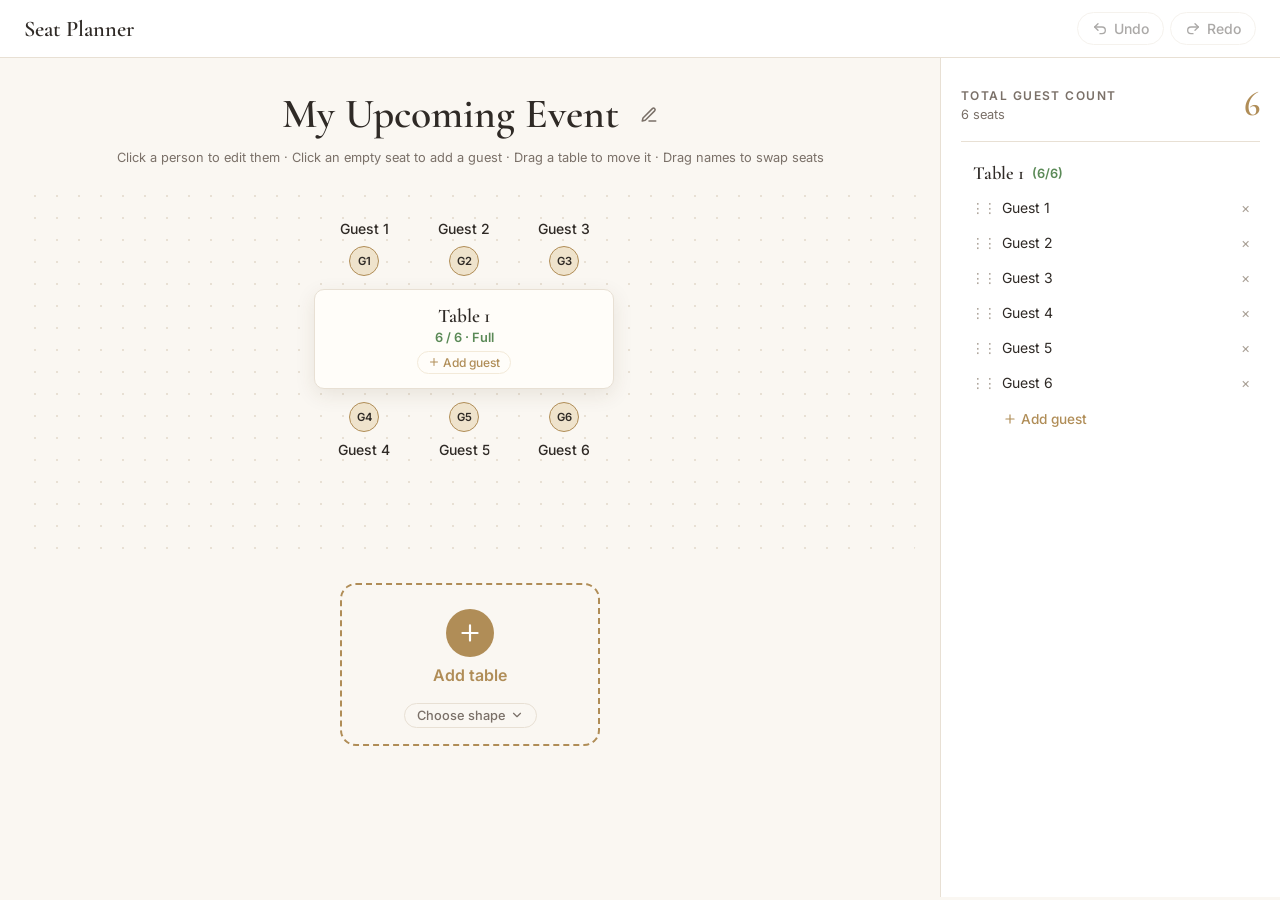
==== app.html @ d76e3ac4 "Add seat planner app" ====
<!DOCTYPE html>
<html lang="en">
<head>
  <meta charset="UTF-8">
  <meta name="viewport" content="width=device-width, initial-scale=1.0">
  <title>Seat Planner</title>
  <meta name="description" content="Plan your wedding seating: arrange guests around tables with ease.">
  <link rel="preconnect" href="https://fonts.googleapis.com">
  <link rel="preconnect" href="https://fonts.gstatic.com" crossorigin>
  <link href="https://fonts.googleapis.com/css2?family=Cormorant+Garamond:ital,wght@0,500;0,600;1,500&family=Inter:wght@400;500;600&display=swap" rel="stylesheet">
  <style>
    :root {
      --bg: #faf7f2;
      --ink: #2f2a26;
      --muted: #7a7068;
      --faint: #aaa197;
      --accent: #b08d57;
      --accent-soft: #f3ead9;
      --card: #ffffff;
      --line: #e8e0d4;
      --table: #fffdf9;
      --seat: #efe3cc;
      --danger: #b5523b;
      --ok: #5b8a57;
      --shadow: 0 6px 20px rgba(80, 60, 30, 0.10);
      --shadow-lg: 0 14px 36px rgba(80, 60, 30, 0.18);
    }

    @media (prefers-color-scheme: dark) {
      :root {
        --bg: #1c1a18;
        --ink: #f3ede4;
        --muted: #b3a99c;
        --faint: #7d746a;
        --accent: #d4b07a;
        --accent-soft: #3a3227;
        --card: #252220;
        --line: #3a3531;
        --table: #2e2a27;
        --seat: #4a3f30;
        --danger: #e08a74;
        --ok: #8fc08a;
        --shadow: 0 6px 20px rgba(0, 0, 0, 0.35);
        --shadow-lg: 0 14px 36px rgba(0, 0, 0, 0.5);
      }
    }

    * { box-sizing: border-box; margin: 0; padding: 0; }

    body {
      min-height: 100vh;
      background: var(--bg);
      color: var(--ink);
      font-family: "Inter", system-ui, sans-serif;
      font-size: 14px;
    }

    button {
      font: inherit;
      color: inherit;
      background: none;
      border: none;
      cursor: pointer;
    }

    /* ---------- Top bar ---------- */
    .topbar {
      display: flex;
      align-items: center;
      justify-content: space-between;
      gap: 12px;
      padding: 12px 24px;
      border-bottom: 1px solid var(--line);
      background: var(--card);
    }

    .brand {
      font-family: "Cormorant Garamond", Georgia, serif;
      font-weight: 600;
      font-size: 1.4rem;
      color: var(--ink);
      text-decoration: none;
    }

    .history { display: flex; gap: 6px; }

    .btn {
      display: inline-flex;
      align-items: center;
      gap: 6px;
      padding: 7px 14px;
      border: 1px solid var(--line);
      border-radius: 999px;
      background: var(--card);
      font-weight: 500;
      transition: border-color 0.15s, background 0.15s;
    }
    .btn:hover:not(:disabled) { border-color: var(--accent); background: var(--accent-soft); }
    .btn:disabled { opacity: 0.4; cursor: default; }
    .btn svg { width: 16px; height: 16px; }
    .btn.primary { background: var(--accent); border-color: var(--accent); color: var(--card); }
    .btn.primary:hover:not(:disabled) { background: var(--accent); opacity: 0.88; }
    .btn.danger-text { color: var(--danger); }
    .btn.danger-text:hover:not(:disabled) { border-color: var(--danger); background: transparent; }

    /* ---------- Layout ---------- */
    .layout {
      display: grid;
      grid-template-columns: minmax(0, 1fr) 340px;
      min-height: calc(100vh - 61px);
    }

    .stage { padding: 32px 24px 48px; min-width: 0; }

    .event {
      display: flex;
      align-items: center;
      justify-content: center;
      gap: 8px;
      margin-bottom: 10px;
    }

    .event-name {
      font-family: "Cormorant Garamond", Georgia, serif;
      font-weight: 600;
      font-size: clamp(1.8rem, 5vw, 2.6rem);
      line-height: 1.2;
      padding: 0 6px;
      border-radius: 6px;
      outline: none;
      cursor: text;
    }
    .event-name[contenteditable="true"] { background: var(--accent-soft); }

    .icon-btn {
      display: inline-flex;
      align-items: center;
      justify-content: center;
      width: 32px;
      height: 32px;
      border-radius: 50%;
      color: var(--muted);
    }
    .icon-btn:hover { color: var(--accent); background: var(--accent-soft); }
    .icon-btn svg { width: 18px; height: 18px; }

    .hint {
      text-align: center;
      color: var(--muted);
      font-size: 0.8rem;
      margin-bottom: 20px;
    }

    /* ---------- Floor plan (the "room") ---------- */
    .floor { overflow: auto; border-radius: 12px; }
    .room {
      position: relative;
      min-height: 240px;
      background-image: radial-gradient(var(--line) 1px, transparent 1px);
      background-size: 22px 22px;
    }

    .table-wrap { position: absolute; }
    .table-wrap:hover { z-index: 5; }
    .table-wrap.moving { z-index: 20; }

    .surface {
      position: absolute;
      display: flex;
      flex-direction: column;
      align-items: center;
      justify-content: center;
      gap: 2px;
      background: var(--table);
      border: 1px solid var(--line);
      box-shadow: var(--shadow);
      cursor: grab;
      user-select: none;
      touch-action: none; /* lets a finger drag the table instead of scrolling */
      transition: border-color 0.15s, box-shadow 0.15s;
    }
    .surface.shape-rect, .surface.shape-square { border-radius: 10px; }
    .surface.shape-round, .surface.shape-oval { border-radius: 50%; }
    .table-wrap:hover .surface { border-color: var(--accent); }
    .table-wrap.selected .surface {
      border: 2px solid var(--accent);
      box-shadow: 0 0 0 6px var(--accent-soft), var(--shadow);
    }
    .table-wrap.selected .surface > .tname { color: var(--accent); }
    .table-wrap.moving .surface { cursor: grabbing; box-shadow: var(--shadow-lg); }

    .tname {
      font-family: "Cormorant Garamond", Georgia, serif;
      font-size: 1.2rem;
      font-weight: 600;
      padding: 0 4px;
      border-radius: 4px;
      outline: none;
      cursor: text;
      max-width: 90%;
      text-align: center;
    }
    .tname[contenteditable="true"] { background: var(--accent-soft); user-select: text; }
    .tcount { color: var(--muted); font-size: 0.8rem; }
    .tcount.full { color: var(--ok); font-weight: 600; }

    /* "+ Add guest" on the table top */
    .add-pill {
      display: inline-flex;
      align-items: center;
      gap: 3px;
      margin-top: 4px;
      padding: 3px 10px;
      border: 1px solid var(--accent-soft);
      border-radius: 999px;
      color: var(--accent);
      font-size: 0.75rem;
      font-weight: 500;
    }
    .add-pill:hover { background: var(--accent-soft); border-color: var(--accent); }
    .add-pill svg { width: 12px; height: 12px; }

    .seat {
      position: absolute;
      width: 30px;
      height: 30px;
      margin: -15px 0 0 -15px;
      border-radius: 50%;
      background: var(--seat);
      border: 1px solid var(--accent);
      display: flex;
      align-items: center;
      justify-content: center;
      font-size: 0.7rem;
      font-weight: 600;
      color: var(--ink);
      cursor: pointer;
    }
    .seat.selected { background: var(--accent); color: var(--card); }

    /* Empty seats: click to add a guest there */
    .seat.open {
      background: transparent;
      border: 1.5px dashed var(--accent);
      color: var(--accent);
      opacity: 0.6;
      transition: opacity 0.15s, background 0.15s;
    }
    .seat.open svg { width: 14px; height: 14px; opacity: 0; transition: opacity 0.15s; }
    .seat.open:hover { opacity: 1; background: var(--accent-soft); }
    .seat.open:hover svg { opacity: 1; }

    .label {
      position: absolute;
      display: flex;
      align-items: center;
      max-width: 120px;
      padding: 2px 8px;
      border-radius: 999px;
      white-space: nowrap;
      cursor: pointer;
      transition: background 0.15s;
    }
    .label:hover { background: var(--card); box-shadow: var(--shadow); }
    .label.selected { background: var(--accent-soft); box-shadow: 0 0 0 1.5px var(--accent); }

    .gtext {
      overflow: hidden;
      text-overflow: ellipsis;
      font-weight: 500;
    }

    .x {
      flex: none;
      width: 18px;
      height: 18px;
      border-radius: 50%;
      color: var(--muted);
      font-size: 14px;
      line-height: 18px;
      visibility: hidden;
    }
    .x:hover { color: var(--card); background: var(--danger); }
    /* On the table, the × floats just outside the name so the name stays centred. */
    .label .x {
      position: absolute;
      left: 100%;
      top: 50%;
      transform: translateY(-50%);
      margin-left: -2px;
      background: var(--card);
      box-shadow: var(--shadow);
    }
    .label:hover .x { visibility: visible; }

    /* Drag and drop feedback */
    .drop-over.seat, .drop-over.label { outline: 2px dashed var(--accent); outline-offset: 2px; }
    .drop-over.seat.open { opacity: 1; background: var(--accent-soft); }
    .drop-over.surface { border: 2px dashed var(--accent); background: var(--accent-soft); }
    .drop-over.group { background: var(--accent-soft); }
    .drop-over.row { outline: 2px dashed var(--accent); }

    /* Table menu (appears on hover, or tap on touch screens) */
    .table-menu {
      position: absolute;
      left: 50%;
      bottom: 4px;
      transform: translateX(-50%);
      align-items: center;
      gap: 2px;
      padding: 4px;
      background: var(--card);
      border: 1px solid var(--line);
      border-radius: 999px;
      box-shadow: var(--shadow);
      white-space: nowrap;
      display: none; /* hidden menus mustn't widen the room */
    }
    @media (hover: hover) {
      .table-wrap:hover:not(.moving) .table-menu { display: flex; }
    }
    /* Touch screens have no hover, so the selected table shows its options instead. */
    @media (hover: none) {
      .table-wrap.selected .table-menu { display: flex; }
      .table-wrap.selected .label .x { visibility: visible; }
    }

    .menu-btn {
      display: inline-flex;
      align-items: center;
      gap: 5px;
      height: 30px;
      padding: 0 10px;
      border-radius: 999px;
      font-size: 0.8rem;
      font-weight: 500;
    }
    .menu-btn.icon { width: 30px; padding: 0; justify-content: center; }
    .menu-btn svg { width: 18px; height: 18px; }
    .menu-btn:hover:not(:disabled) { background: var(--accent-soft); color: var(--accent); }
    .menu-btn[aria-pressed="true"] { background: var(--accent-soft); color: var(--accent); }
    .menu-btn:disabled { opacity: 0.35; cursor: default; }
    .menu-btn.danger:hover:not(:disabled) { color: var(--danger); }
    .menu-sep { width: 1px; height: 20px; background: var(--line); margin: 0 4px; }
    .seat-count { font-size: 0.8rem; font-weight: 500; min-width: 54px; text-align: center; }

    /* ---------- Add table (bottom centre) ---------- */
    .add-table {
      width: 260px;
      margin: 28px auto 0;
      padding: 16px;
      display: flex;
      flex-direction: column;
      align-items: center;
      gap: 10px;
      border: 2px dashed var(--accent);
      border-radius: 16px;
      color: var(--accent);
    }
    .add-table-main {
      display: flex;
      flex-direction: column;
      align-items: center;
      gap: 8px;
      padding: 8px 32px;
      border-radius: 12px;
      transition: background 0.15s;
    }
    .add-table-main:hover { background: var(--accent-soft); }
    .add-table-main .plus {
      width: 48px;
      height: 48px;
      border-radius: 50%;
      background: var(--accent);
      color: var(--card);
      display: flex;
      align-items: center;
      justify-content: center;
    }
    .add-table-main .plus svg { width: 26px; height: 26px; }
    .add-table-main strong { font-size: 1rem; font-weight: 600; }

    .choose-shape {
      display: inline-flex;
      align-items: center;
      gap: 4px;
      padding: 4px 12px;
      border: 1px solid var(--line);
      border-radius: 999px;
      color: var(--muted);
      font-size: 0.8rem;
      font-weight: 500;
    }
    .choose-shape:hover, .choose-shape[aria-expanded="true"] { border-color: var(--accent); color: var(--accent); }
    .choose-shape svg { width: 14px; height: 14px; transition: transform 0.15s; }
    .choose-shape[aria-expanded="true"] svg { transform: rotate(180deg); }

    .shape-picker { display: flex; gap: 6px; }
    .shape-picker[hidden] { display: none; }
    .shape-opt {
      width: 48px;
      height: 44px;
      display: flex;
      align-items: center;
      justify-content: center;
      border: 1px solid var(--line);
      border-radius: 10px;
      color: var(--ink);
    }
    .shape-opt svg { width: 28px; height: 28px; }
    .shape-opt:hover { background: var(--accent-soft); border-color: var(--accent); color: var(--accent); }

    /* ---------- Guest card (opens when you click a person) ---------- */
    .card {
      position: absolute;
      z-index: 50;
      width: 260px;
      padding: 14px;
      background: var(--card);
      border: 1px solid var(--line);
      border-radius: 12px;
      box-shadow: var(--shadow-lg);
    }
    .card[hidden] { display: none; }
    .card-head {
      display: flex;
      align-items: center;
      justify-content: space-between;
      margin-bottom: 8px;
    }
    .card-title, .total-label {
      font-size: 0.75rem;
      font-weight: 600;
      letter-spacing: 0.12em;
      text-transform: uppercase;
      color: var(--muted);
    }
    .field { display: block; margin-bottom: 10px; }
    .field > span { display: block; margin-bottom: 4px; font-size: 0.75rem; color: var(--muted); }
    .field input, .field select {
      width: 100%;
      padding: 8px 10px;
      border: 1px solid var(--line);
      border-radius: 8px;
      background: var(--bg);
      color: var(--ink);
      font: inherit;
    }
    .field input:focus, .field select:focus { outline: none; border-color: var(--accent); }
    .card-foot {
      display: flex;
      justify-content: space-between;
      gap: 8px;
      margin-top: 4px;
      padding-top: 12px;
      border-top: 1px solid var(--line);
    }

    /* ---------- Guest list panel ---------- */
    .panel {
      border-left: 1px solid var(--line);
      background: var(--card);
      padding: 24px 20px;
    }

    .total {
      display: flex;
      align-items: center;
      justify-content: space-between;
      padding-bottom: 16px;
      margin-bottom: 8px;
      border-bottom: 1px solid var(--line);
    }
    .total-sub { display: block; margin-top: 4px; font-size: 0.8rem; color: var(--muted); }
    .total-num {
      font-family: "Cormorant Garamond", Georgia, serif;
      font-size: 2.2rem;
      font-weight: 600;
      color: var(--accent);
    }

    .group { padding: 12px 6px 12px 10px; border-radius: 8px; transition: background 0.15s; }
    .group.selected { background: var(--accent-soft); box-shadow: inset 3px 0 0 var(--accent); }
    .group.selected .group-head .tname { color: var(--accent); }

    .add-guest-row {
      display: inline-flex;
      align-items: center;
      gap: 4px;
      margin: 6px 0 0 22px;
      padding: 5px 10px;
      border-radius: 999px;
      color: var(--accent);
      font-weight: 500;
      font-size: 0.85rem;
    }
    .add-guest-row:hover { background: var(--card); }
    .add-guest-row svg { width: 14px; height: 14px; }

    .group-head {
      display: flex;
      align-items: center;
      gap: 6px;
      margin-bottom: 6px;
    }
    .group-head .tname { font-size: 1.15rem; padding: 0 2px; text-align: left; }

    .rows { list-style: none; }

    .row {
      display: flex;
      align-items: center;
      gap: 4px;
      padding: 2px 0;
      border-radius: 6px;
      cursor: pointer;
    }
    .row.selected { background: var(--card); box-shadow: 0 0 0 1.5px var(--accent); }

    .handle {
      flex: none;
      width: 18px;
      color: var(--faint);
      cursor: grab;
      text-align: center;
      user-select: none;
      letter-spacing: -2px;
    }

    .gname {
      flex: 1;
      min-width: 0;
      padding: 6px 8px;
      border: 1px solid transparent;
      border-radius: 6px;
      text-align: left;
      overflow: hidden;
      text-overflow: ellipsis;
      white-space: nowrap;
    }
    .gname:hover { border-color: var(--line); }

    .row .x { visibility: visible; color: var(--faint); }
    .row .x:hover { color: var(--card); }

    .empty {
      padding: 8px;
      color: var(--faint);
      font-style: italic;
      font-size: 0.85rem;
      border: 1px dashed var(--line);
      border-radius: 6px;
      text-align: center;
    }

    /* ---------- Small screens: list goes below the tables ---------- */
    @media (max-width: 860px) {
      .layout { grid-template-columns: 1fr; }
      .panel { border-left: none; border-top: 1px solid var(--line); }
      .topbar { padding: 12px 16px; }
      .stage { padding: 24px 16px 32px; }
      .history .label-text { display: none; }
    }
  </style>
</head>
<body>
  <header class="topbar">
    <a class="brand" href="index.html">Seat Planner</a>
    <div class="history">
      <button class="btn" id="undo" title="Undo (Ctrl+Z)">
        <svg viewBox="0 0 24 24" fill="none" stroke="currentColor" stroke-width="2" stroke-linecap="round" stroke-linejoin="round"><path d="M9 14 4 9l5-5"/><path d="M4 9h11a5 5 0 0 1 0 10h-3"/></svg>
        <span class="label-text">Undo</span>
      </button>
      <button class="btn" id="redo" title="Redo (Ctrl+Y)">
        <svg viewBox="0 0 24 24" fill="none" stroke="currentColor" stroke-width="2" stroke-linecap="round" stroke-linejoin="round"><path d="m15 14 5-5-5-5"/><path d="M20 9H9a5 5 0 0 0 0 10h3"/></svg>
        <span class="label-text">Redo</span>
      </button>
    </div>
  </header>

  <div class="layout">
    <main class="stage">
      <div class="event">
        <h1 id="eventName" class="event-name" spellcheck="false"></h1>
        <button class="icon-btn" id="editEvent" title="Rename event" aria-label="Rename event">
          <svg viewBox="0 0 24 24" fill="none" stroke="currentColor" stroke-width="2" stroke-linecap="round" stroke-linejoin="round"><path d="M12 20h9"/><path d="M16.5 3.5a2.1 2.1 0 0 1 3 3L7 19l-4 1 1-4Z"/></svg>
        </button>
      </div>
      <p class="hint">Click a person to edit them &middot; Click an empty seat to add a guest &middot; Drag a table to move it &middot; Drag names to swap seats</p>

      <div id="floor" class="floor"><div id="room" class="room"></div></div>

      <div class="add-table">
        <button class="add-table-main" id="addTable">
          <span class="plus"><svg viewBox="0 0 24 24" fill="none" stroke="currentColor" stroke-width="2" stroke-linecap="round"><path d="M12 5v14M5 12h14"/></svg></span>
          <strong>Add table</strong>
        </button>
        <button class="choose-shape" id="chooseShape" aria-expanded="false">
          Choose shape
          <svg viewBox="0 0 24 24" fill="none" stroke="currentColor" stroke-width="2" stroke-linecap="round" stroke-linejoin="round"><path d="m6 9 6 6 6-6"/></svg>
        </button>
        <div class="shape-picker" id="shapePicker" hidden></div>
      </div>
    </main>

    <aside class="panel">
      <div class="total">
        <div>
          <span class="total-label">Total Guest Count</span>
          <span id="seatsTotal" class="total-sub"></span>
        </div>
        <span id="total" class="total-num"></span>
      </div>
      <div id="list"></div>
    </aside>
  </div>

  <div id="card" class="card" role="dialog" aria-label="Guest details" hidden></div>

  <script>
    // ================= State =================
    // Everything on screen is drawn from this one object. Every change goes
    // through commit(), which records a snapshot first so it can be undone.
    //
    // Each table has a list of seats. A seat holds a guest, or null when empty,
    // so the number of seats is the table's capacity. x/y is where the centre
    // of the table top sits in the room.

    const STORAGE_KEY = "seat-planner-v1";
    const SHAPES = ["rect", "square", "round", "oval"];

    const uid = () => Math.random().toString(36).slice(2, 10);

    function defaultState() {
      const seats = [];
      for (let i = 1; i <= 6; i++) seats.push({ id: uid(), name: "Guest " + i });
      return {
        eventName: "My Upcoming Event",
        tables: [{ id: uid(), name: "Table 1", shape: "rect", seats }],
        nextGuest: 7,
        nextTable: 2,
      };
    }

    // Plans saved by the earlier version had "guests" instead of "seats".
    function upgrade(saved) {
      for (const t of saved.tables) {
        if (!t.seats) {
          t.seats = (t.guests || []).map(g => ({ id: g.id, name: g.name }));
          if (!t.seats.length) t.seats = Array(6).fill(null);
          delete t.guests;
        }
      }
      return saved;
    }

    function loadState() {
      try {
        const saved = JSON.parse(localStorage.getItem(STORAGE_KEY));
        if (saved && Array.isArray(saved.tables) && saved.tables.length) return upgrade(saved);
      } catch (e) { /* storage unavailable or corrupt: start fresh */ }
      return defaultState();
    }

    function save() {
      try { localStorage.setItem(STORAGE_KEY, JSON.stringify(state)); } catch (e) { /* ignore */ }
    }

    let state = loadState();
    let undoStack = [];
    let redoStack = [];
    let selectedTableId = null; // highlighted table (shows its options on touch screens)

    // soft = only text changed, so update text in place instead of redrawing
    // (redrawing mid-click would swallow the click the user is making).
    function commit(change, soft) {
      undoStack.push(JSON.stringify(state));
      if (undoStack.length > 200) undoStack.shift();
      redoStack = [];
      change(state);
      save();
      if (soft) { syncText(); updateHistoryButtons(); } else render();
    }

    function undo() {
      if (!undoStack.length) return;
      redoStack.push(JSON.stringify(state));
      state = JSON.parse(undoStack.pop());
      save();
      render();
    }

    function redo() {
      if (!redoStack.length) return;
      undoStack.push(JSON.stringify(state));
      state = JSON.parse(redoStack.pop());
      save();
      render();
    }

    const findTable = (s, id) => s.tables.find(t => t.id === id);
    const guestsOf = table => table.seats.filter(Boolean);

    function locateGuest(s, guestId) {
      for (const table of s.tables) {
        const index = table.seats.findIndex(g => g && g.id === guestId);
        if (index !== -1) return { table, index, guest: table.seats[index] };
      }
      return null;
    }

    // Puts a guest in the given empty seat, else the first empty seat.
    // A full table gets an extra chair.
    function seatGuest(table, guest, seatIndex) {
      if (seatIndex != null && !table.seats[seatIndex]) { table.seats[seatIndex] = guest; return; }
      const free = table.seats.indexOf(null);
      if (free === -1) table.seats.push(guest); else table.seats[free] = guest;
    }

    // ================= Actions =================

    // Returns the new guest's id so their card can be opened.
    function addGuest(tableId, seatIndex) {
      let id;
      commit(s => {
        const guest = { id: uid(), name: "Guest " + s.nextGuest++ };
        id = guest.id;
        seatGuest(findTable(s, tableId), guest, seatIndex);
      });
      return id;
    }

    // Their chair stays, empty.
    function removeGuest(guestId) {
      commit(s => {
        const found = locateGuest(s, guestId);
        if (found) found.table.seats[found.index] = null;
      });
    }

    function renameGuest(guestId, name) {
      commit(s => {
        const found = locateGuest(s, guestId);
        if (found) found.guest.name = name;
      }, true);
    }

    // New tables become the selected table.
    function newTable(s, shape, seatCount) {
      const table = { id: uid(), name: "Table " + s.nextTable++, shape, seats: Array(seatCount).fill(null) };
      selectedTableId = table.id;
      return table;
    }

    // No shape given: same shape and size as the last table.
    function addTable(shape) {
      commit(s => {
        const last = s.tables[s.tables.length - 1];
        const table = newTable(s, shape || last.shape, last.seats.length);
        Object.assign(table, findFreeSpot(s, table));
        s.tables.push(table);
      });
      scrollToTable(selectedTableId);
    }

    // Spot to the right of a table, for splitting.
    const beside = (s, table) => ({ x: table.x + geometry(table).width, y: table.y });

    // Two tables, with the guests and the seats shared between them.
    function splitTableAndGuests(tableId) {
      commit(s => {
        const index = s.tables.findIndex(t => t.id === tableId);
        const table = s.tables[index];
        const guests = guestsOf(table);
        const keep = Math.ceil(guests.length / 2);
        const seatsA = Math.ceil(table.seats.length / 2);
        const seatsB = Math.max(1, table.seats.length - seatsA);
        table.seats = padSeats(guests.slice(0, keep), seatsA);
        const created = newTable(s, table.shape, seatsB);
        created.seats = padSeats(guests.slice(keep), seatsB);
        Object.assign(created, findFreeSpot(s, created, beside(s, table)));
        s.tables.splice(index + 1, 0, created);
      });
    }

    const padSeats = (guests, count) => guests.concat(Array(Math.max(0, count - guests.length)).fill(null));

    // A second, empty table of the same size next to this one; guests stay put.
    function splitTable(tableId) {
      commit(s => {
        const index = s.tables.findIndex(t => t.id === tableId);
        const table = s.tables[index];
        const created = newTable(s, table.shape, table.seats.length);
        Object.assign(created, findFreeSpot(s, created, beside(s, table)));
        s.tables.splice(index + 1, 0, created);
      });
    }

    // Adds a chair, or takes away an empty one.
    function changeSeats(tableId, delta) {
      commit(s => {
        const seats = findTable(s, tableId).seats;
        if (delta > 0) { seats.push(null); return; }
        const empty = seats.lastIndexOf(null);
        if (empty !== -1 && seats.length > 1) seats.splice(empty, 1);
      });
    }

    function setShape(tableId, shape) {
      if (findTable(state, tableId).shape === shape) return;
      commit(s => { findTable(s, tableId).shape = shape; });
    }

    function removeTable(tableId) {
      commit(s => { s.tables = s.tables.filter(t => t.id !== tableId); });
    }

    function renameTable(tableId, name) {
      commit(s => { findTable(s, tableId).name = name; }, true);
    }

    function renameEvent(name) {
      commit(s => { s.eventName = name; }, true);
    }

    function moveTable(tableId, x, y) {
      const table = findTable(state, tableId);
      if (table.x === x && table.y === y) { render(); return; }
      commit(s => { Object.assign(findTable(s, tableId), { x, y }); });
    }

    // Dropped on another guest: swap seats. On an empty seat: sit there.
    // On a table: take its first empty seat.
    function moveGuest(guestId, tableId, targetGuestId, seatIndex) {
      if (guestId === targetGuestId) return;
      const from = locateGuest(state, guestId);
      if (!from) return;
      if (!targetGuestId && seatIndex == null && from.table.id === tableId) return;
      commit(s => {
        const a = locateGuest(s, guestId);
        if (targetGuestId) {
          const b = locateGuest(s, targetGuestId);
          a.table.seats[a.index] = b.guest;
          b.table.seats[b.index] = a.guest;
        } else {
          a.table.seats[a.index] = null;
          seatGuest(findTable(s, tableId), a.guest, seatIndex);
        }
      });
    }

    // ================= Seat geometry =================
    // Works out the table size and where each seat sits around it,
    // relative to the table's centre. (nx, ny) points away from the table,
    // so names can be placed on the outside of each seat.

    const GAP = 28;      // table edge to seat centre
    const SPACING = 100; // room per seat along a table edge

    function seatLayout(shape, n) {
      const seats = [];
      let W, H;

      if (shape === "rect") {
        const top = Math.ceil(n / 2), bottom = n - top;
        W = Math.max(2, top) * SPACING;
        H = 100;
        const row = (count, y, ny) => {
          for (let i = 0; i < count; i++) seats.push({ x: -W / 2 + (i + 0.5) * W / count, y, nx: 0, ny });
        };
        row(top, -H / 2 - GAP, -1);
        row(bottom, H / 2 + GAP, 1);
      } else if (shape === "square") {
        const perSide = [0, 0, 0, 0];
        for (let i = 0; i < n; i++) perSide[i % 4]++;
        W = H = Math.max(150, Math.max(...perSide) * SPACING);
        const edge = W / 2 + GAP;
        const side = (count, place) => {
          for (let i = 0; i < count; i++) seats.push(place(-W / 2 + (i + 0.5) * W / count));
        };
        side(perSide[0], t => ({ x: t, y: -edge, nx: 0, ny: -1 }));
        side(perSide[1], t => ({ x: edge, y: t, nx: 1, ny: 0 }));
        side(perSide[2], t => ({ x: -t, y: edge, nx: 0, ny: 1 }));
        side(perSide[3], t => ({ x: -edge, y: -t, nx: -1, ny: 0 }));
      } else if (shape === "round") {
        const r = Math.max(70, (n * 90) / (2 * Math.PI));
        W = H = 2 * r;
        for (let i = 0; i < n; i++) {
          const a = -Math.PI / 2 + (i * 2 * Math.PI) / n;
          const c = Math.cos(a), s = Math.sin(a);
          seats.push({ x: c * (r + GAP), y: s * (r + GAP), nx: c, ny: s });
        }
      } else { // oval
        const rx = Math.max(120, (n * 95) / (Math.PI * 1.55)), ry = rx * 0.55;
        W = 2 * rx;
        H = 2 * ry;
        for (let i = 0; i < n; i++) {
          const a = -Math.PI / 2 + ((i + 0.5) * 2 * Math.PI) / n;
          const c = Math.cos(a), s = Math.sin(a);
          let nx = c / rx, ny = s / ry;
          const len = Math.hypot(nx, ny);
          nx /= len; ny /= len;
          seats.push({ x: c * rx + nx * GAP, y: s * ry + ny * GAP, nx, ny });
        }
      }
      return { W, H, seats };
    }

    const LABEL_W = 120, LABEL_H = 26, SEAT_R = 16, LABEL_OFFSET = 22, MENU_H = 56, PAD = 12;

    // The box a table needs for its top, seats, name labels and menu.
    // (cx, cy) is the table's centre inside that box.
    function geometry(table) {
      const { W, H, seats } = seatLayout(table.shape, table.seats.length);
      let minX = -W / 2, maxX = W / 2, minY = -H / 2, maxY = H / 2;
      const placed = seats.map(s => {
        const lx = s.x + s.nx * LABEL_OFFSET, ly = s.y + s.ny * LABEL_OFFSET;
        minX = Math.min(minX, s.x - SEAT_R, lx + (-0.5 + 0.5 * s.nx) * LABEL_W);
        maxX = Math.max(maxX, s.x + SEAT_R, lx + (0.5 + 0.5 * s.nx) * LABEL_W);
        minY = Math.min(minY, s.y - SEAT_R, ly + (-0.5 + 0.5 * s.ny) * LABEL_H);
        maxY = Math.max(maxY, s.y + SEAT_R, ly + (0.5 + 0.5 * s.ny) * LABEL_H);
        return { ...s, lx, ly };
      });
      return {
        W, H, placed,
        cx: -minX + PAD,
        cy: -minY + PAD,
        width: maxX - minX + 2 * PAD,
        height: maxY - minY + 2 * PAD + MENU_H,
      };
    }

    // ================= Room layout =================
    // Tables snap to the dotted grid and never go past the top or left edge.

    const GRID = 22, MARGIN = 16;
    const snap = v => Math.round(v / GRID) * GRID;
    const snapUp = v => Math.ceil(v / GRID) * GRID;

    function box(table, g = geometry(table)) {
      const left = Math.max(0, table.x - g.cx), top = Math.max(0, table.y - g.cy);
      return { left, top, right: left + g.width, bottom: top + g.height };
    }

    // A free grid spot for a table: the one nearest `near` if given,
    // otherwise the first in reading order (top row first, centre first).
    function findFreeSpot(s, table, near) {
      const g = geometry(table);
      const boxes = s.tables.filter(t => t !== table && t.x != null).map(t => box(t));
      const roomW = Math.max(floorEl.clientWidth, g.width + 2 * MARGIN);
      const bottom = boxes.reduce((m, b) => Math.max(m, b.bottom), 0);
      const centre = roomW / 2;
      let best = null, bestScore = Infinity;
      for (let y = snapUp(g.cy + MARGIN); y - g.cy <= bottom + MARGIN; y += GRID) {
        for (let x = snapUp(g.cx + MARGIN); x - g.cx + g.width + MARGIN <= roomW; x += GRID) {
          const left = x - g.cx, top = y - g.cy, right = left + g.width, low = top + g.height;
          const clash = boxes.some(o =>
            left < o.right + MARGIN && o.left < right + MARGIN && top < o.bottom + MARGIN && o.top < low + MARGIN);
          if (clash) continue;
          const score = near ? Math.hypot(x - near.x, y - near.y) : y * 1000 + Math.abs(x - centre);
          if (score < bestScore) { bestScore = score; best = { x, y }; }
        }
      }
      // Nothing free: start a new row underneath everything.
      return best || { x: snap(Math.max(centre, g.cx + MARGIN)), y: snapUp(bottom + MARGIN + g.cy) };
    }

    // Tables from older saves (or a fresh start) have no position yet.
    function placeUnplaced() {
      let placed = false;
      for (const table of state.tables) {
        if (table.x == null) { Object.assign(table, findFreeSpot(state, table)); placed = true; }
      }
      if (placed) save();
    }

    function scrollToTable(tableId) {
      const wrap = roomEl.querySelector(`.table-wrap[data-table="${tableId}"]`);
      if (wrap) wrap.scrollIntoView({ behavior: "smooth", block: "nearest", inline: "nearest" });
    }

    // ================= Drawing =================

    const ICONS = {
      rect: '<svg viewBox="0 0 24 24" fill="none" stroke="currentColor" stroke-width="2"><rect x="2" y="7" width="20" height="10" rx="2"/></svg>',
      square: '<svg viewBox="0 0 24 24" fill="none" stroke="currentColor" stroke-width="2"><rect x="5" y="5" width="14" height="14" rx="2"/></svg>',
      round: '<svg viewBox="0 0 24 24" fill="none" stroke="currentColor" stroke-width="2"><circle cx="12" cy="12" r="8"/></svg>',
      oval: '<svg viewBox="0 0 24 24" fill="none" stroke="currentColor" stroke-width="2"><ellipse cx="12" cy="12" rx="10" ry="6"/></svg>',
      splitGuests: '<svg viewBox="0 0 24 24" fill="none" stroke="currentColor" stroke-width="2" stroke-linecap="round"><rect x="2" y="8" width="8" height="8" rx="1.5"/><rect x="14" y="8" width="8" height="8" rx="1.5"/><circle cx="6" cy="4" r="1.2"/><circle cx="18" cy="4" r="1.2"/><circle cx="6" cy="20" r="1.2"/><circle cx="18" cy="20" r="1.2"/></svg>',
      split: '<svg viewBox="0 0 24 24" fill="none" stroke="currentColor" stroke-width="2" stroke-linecap="round"><rect x="2" y="8" width="8" height="8" rx="1.5"/><rect x="14" y="8" width="8" height="8" rx="1.5" stroke-dasharray="2.5 2"/></svg>',
      plus: '<svg viewBox="0 0 24 24" fill="none" stroke="currentColor" stroke-width="2" stroke-linecap="round"><path d="M12 5v14M5 12h14"/></svg>',
      minus: '<svg viewBox="0 0 24 24" fill="none" stroke="currentColor" stroke-width="2" stroke-linecap="round"><path d="M5 12h14"/></svg>',
      trash: '<svg viewBox="0 0 24 24" fill="none" stroke="currentColor" stroke-width="2" stroke-linecap="round" stroke-linejoin="round"><path d="M3 6h18M8 6V4h8v2M19 6l-1 14H6L5 6"/></svg>',
    };

    const SHAPE_NAMES = { rect: "Rectangle", square: "Square", round: "Round", oval: "Oval" };

    // "Guest 7" -> "G7", "Anna Smith" -> "AS"
    const initials = name => name.trim().split(/\s+/).slice(0, 2).map(w => w[0]).join("").toUpperCase();

    function countText(table) {
      const n = guestsOf(table).length, c = table.seats.length;
      return `${n} / ${c}` + (n === c ? " · Full" : "");
    }

    function el(tag, className, text) {
      const node = document.createElement(tag);
      if (className) node.className = className;
      if (text != null) node.textContent = text;
      return node;
    }

    function iconButton(className, icon, title, onClick) {
      const b = el("button", className);
      b.innerHTML = icon;
      b.title = title;
      b.setAttribute("aria-label", title);
      b.addEventListener("click", e => { e.stopPropagation(); onClick(); });
      return b;
    }

    const floorEl = document.getElementById("floor");
    const roomEl = document.getElementById("room");
    const listEl = document.getElementById("list");
    const totalEl = document.getElementById("total");
    const seatsTotalEl = document.getElementById("seatsTotal");
    const eventEl = document.getElementById("eventName");
    const cardEl = document.getElementById("card");

    function render() {
      if (selectedTableId && !findTable(state, selectedTableId)) selectedTableId = null;
      placeUnplaced();
      eventEl.textContent = state.eventName;
      totalEl.textContent = state.tables.reduce((sum, t) => sum + guestsOf(t).length, 0);
      const seats = state.tables.reduce((sum, t) => sum + t.seats.length, 0);
      seatsTotalEl.textContent = `${seats} seat${seats === 1 ? "" : "s"}`;
      renderRoom();
      listEl.replaceChildren(...state.tables.map(renderGroup));
      selectTable(selectedTableId);
      if (cardGuestId) drawCard();
      updateHistoryButtons();
    }

    function renderRoom() {
      roomEl.replaceChildren(...state.tables.map(renderTable));
      const boxes = state.tables.map(t => box(t));
      roomEl.style.width = Math.max(floorEl.clientWidth, ...boxes.map(b => b.right)) + "px";
      roomEl.style.height = Math.max(...boxes.map(b => b.bottom + GRID)) + "px";
    }

    function selectTable(tableId) {
      selectedTableId = tableId;
      document.querySelectorAll("[data-table]").forEach(n => n.classList.toggle("selected", n.dataset.table === tableId));
    }

    function updateHistoryButtons() {
      document.getElementById("undo").disabled = !undoStack.length;
      document.getElementById("redo").disabled = !redoStack.length;
    }

    // Update names everywhere after a rename, without redrawing.
    function syncText() {
      eventEl.textContent = state.eventName;
      for (const table of state.tables) {
        document.querySelectorAll(`[data-tname="${table.id}"]`).forEach(n => { n.textContent = table.name; });
        for (const g of guestsOf(table)) {
          document.querySelectorAll(`[data-gname="${g.id}"]`).forEach(n => { n.textContent = g.name; });
          document.querySelectorAll(`[data-seat="${g.id}"]`).forEach(n => { n.textContent = initials(g.name); });
          document.querySelectorAll(`[data-guest="${g.id}"]`).forEach(n => { n.title = g.name; });
        }
      }
    }

    function renderTable(table) {
      const g = geometry(table);
      const { W, H, cx, cy } = g;

      const wrap = el("div", "table-wrap");
      wrap.dataset.table = table.id;
      // Any press on a table (its top, a seat, a name, its menu) selects it.
      wrap.addEventListener("pointerdown", () => selectTable(table.id));
      const b = box(table, g);
      Object.assign(wrap.style, { left: b.left + "px", top: b.top + "px", width: g.width + "px", height: g.height + "px" });

      // Table top: drag it to move the table.
      const surface = el("div", "surface shape-" + table.shape);
      Object.assign(surface.style, { left: cx - W / 2 + "px", top: cy - H / 2 + "px", width: W + "px", height: H + "px" });
      const tname = el("span", "tname", table.name);
      tname.dataset.tname = table.id;
      tname.title = "Click to rename table";
      tname.addEventListener("click", e => {
        e.stopPropagation();
        startEdit(tname, () => findTable(state, table.id).name, v => renameTable(table.id, v));
      });
      const count = el("span", "tcount", countText(table));
      count.classList.toggle("full", guestsOf(table).length === table.seats.length);
      const add = el("button", "add-pill");
      add.innerHTML = ICONS.plus;
      add.append("Add guest");
      add.title = "Add a guest to " + table.name;
      add.addEventListener("click", e => { e.stopPropagation(); openCard(addGuest(table.id), "floor"); });
      surface.append(tname, count, add);
      dropTarget(surface, table.id);
      tableDrag(surface, wrap, table, g);
      wrap.append(surface);

      // Seats, and names for the ones with someone in them
      table.seats.forEach((guest, i) => {
        const p = g.placed[i];

        if (!guest) {
          const empty = el("button", "seat open");
          empty.innerHTML = ICONS.plus;
          empty.title = "Add a guest here";
          empty.setAttribute("aria-label", "Add a guest here");
          Object.assign(empty.style, { left: cx + p.x + "px", top: cy + p.y + "px" });
          empty.addEventListener("click", e => { e.stopPropagation(); openCard(addGuest(table.id, i), "floor"); });
          dropTarget(empty, table.id, null, i);
          wrap.append(empty);
          return;
        }

        const seat = el("div", "seat", initials(guest.name));
        seat.dataset.seat = guest.id;
        seat.dataset.guest = guest.id;
        seat.title = guest.name;
        Object.assign(seat.style, { left: cx + p.x + "px", top: cy + p.y + "px" });
        seat.addEventListener("click", e => { e.stopPropagation(); openCard(guest.id, "floor"); });
        draggable(seat, guest.id);
        dropTarget(seat, table.id, guest.id);

        const label = el("div", "label");
        label.dataset.guest = guest.id;
        label.title = guest.name;
        Object.assign(label.style, {
          left: cx + p.lx + "px",
          top: cy + p.ly + "px",
          transform: `translate(${-50 + 50 * p.nx}%, ${-50 + 50 * p.ny}%)`,
        });
        const text = el("span", "gtext", guest.name);
        text.dataset.gname = guest.id;
        const x = el("button", "x", "×");
        x.title = "Remove guest";
        x.setAttribute("aria-label", "Remove guest");
        x.addEventListener("click", e => { e.stopPropagation(); removeGuest(guest.id); });
        label.append(text, x);
        label.addEventListener("click", e => { e.stopPropagation(); openCard(guest.id, "floor"); });
        draggable(label, guest.id);
        dropTarget(label, table.id, guest.id);

        wrap.append(seat, label);
      });

      wrap.append(renderMenu(table));
      return wrap;
    }

    // Options under a table, shown on hover.
    function renderMenu(table) {
      const menu = el("div", "table-menu");
      const guestCount = guestsOf(table).length;

      const splitGuestsBtn = el("button", "menu-btn");
      splitGuestsBtn.innerHTML = ICONS.splitGuests + "<span>Split table and guests</span>";
      splitGuestsBtn.title = "Make two tables and share the guests between them";
      splitGuestsBtn.disabled = guestCount < 2;
      splitGuestsBtn.addEventListener("click", e => { e.stopPropagation(); splitTableAndGuests(table.id); });

      const splitBtn = el("button", "menu-btn");
      splitBtn.innerHTML = ICONS.split + "<span>Split table</span>";
      splitBtn.title = "Add an empty table next to this one";
      splitBtn.addEventListener("click", e => { e.stopPropagation(); splitTable(table.id); });

      menu.append(splitGuestsBtn, splitBtn, el("span", "menu-sep"));
      for (const shape of SHAPES) {
        const b = iconButton("menu-btn icon", ICONS[shape], SHAPE_NAMES[shape] + " table", () => setShape(table.id, shape));
        b.setAttribute("aria-pressed", String(table.shape === shape));
        menu.append(b);
      }

      // Seats stepper: can't go below the number of people sat down.
      menu.append(el("span", "menu-sep"));
      const fewer = iconButton("menu-btn icon", ICONS.minus, "Remove an empty seat", () => changeSeats(table.id, -1));
      fewer.disabled = guestCount === table.seats.length || table.seats.length === 1;
      if (fewer.disabled) fewer.title = "No empty seats to remove";
      const n = table.seats.length;
      menu.append(
        fewer,
        el("span", "seat-count", `${n} seat${n === 1 ? "" : "s"}`),
        iconButton("menu-btn icon", ICONS.plus, "Add a seat", () => changeSeats(table.id, 1)),
      );

      menu.append(el("span", "menu-sep"));
      const del = iconButton("menu-btn icon danger", ICONS.trash, "Remove table", () => removeTable(table.id));
      if (guestCount || state.tables.length === 1) {
        del.disabled = true;
        del.title = state.tables.length === 1 ? "You need at least one table" : "Move or remove the guests first";
      }
      menu.append(del);
      return menu;
    }

    function renderGroup(table) {
      const group = el("section", "group");
      group.dataset.table = table.id;
      group.addEventListener("pointerdown", () => selectTable(table.id));
      dropTarget(group, table.id);

      const head = el("div", "group-head");
      const tname = el("span", "tname", table.name);
      tname.dataset.tname = table.id;
      tname.title = "Click to rename table";
      tname.addEventListener("click", () => {
        startEdit(tname, () => findTable(state, table.id).name, v => renameTable(table.id, v));
      });
      const guests = guestsOf(table);
      const count = el("span", "tcount", `(${guests.length}/${table.seats.length})`);
      count.classList.toggle("full", guests.length === table.seats.length);
      head.append(tname, count);

      const rows = el("ul", "rows");
      for (const g of guests) {
        const row = el("li", "row");
        row.dataset.guest = g.id;
        row.addEventListener("click", () => openCard(g.id, "panel"));
        dropTarget(row, table.id, g.id);

        const handle = el("span", "handle", "⋮⋮");
        handle.title = "Drag to move";
        draggable(handle, g.id);

        const name = el("button", "gname", g.name);
        name.dataset.gname = g.id;

        const x = el("button", "x", "×");
        x.title = "Remove guest";
        x.setAttribute("aria-label", "Remove guest");
        x.addEventListener("click", e => { e.stopPropagation(); removeGuest(g.id); });

        row.append(handle, name, x);
        rows.append(row);
      }
      if (!guests.length) rows.append(el("li", "empty", "No guests yet. Drag someone here."));

      const add = el("button", "add-guest-row");
      add.innerHTML = ICONS.plus;
      add.append("Add guest");
      add.addEventListener("click", () => openCard(addGuest(table.id), "panel"));

      group.append(head, rows, add);
      return group;
    }

    // ================= Guest card =================
    // Opens next to the person you clicked, on the table or in the list.
    // Seating preferences ("Be on table with", "Avoid table with") will
    // get their own section between Table and the buttons.

    let cardGuestId = null;
    let cardSource = "floor"; // "floor" or "panel": where to show the card

    function openCard(guestId, source) {
      if (cardGuestId && cardGuestId !== guestId) saveCardName();
      cardGuestId = guestId;
      cardSource = source;
      drawCard();
      const input = cardEl.querySelector("input");
      if (input) { input.focus({ preventScroll: true }); input.select(); }
    }

    function drawCard() {
      const found = locateGuest(state, cardGuestId);
      if (!found) { closeCard(false); return; }

      const head = el("div", "card-head");
      head.append(el("span", "card-title", "Guest"),
        iconButton("icon-btn", "×", "Close", () => closeCard()));

      const nameField = el("label", "field");
      const input = el("input", "card-name");
      input.value = found.guest.name;
      input.addEventListener("change", saveCardName);
      input.addEventListener("keydown", e => {
        if (e.key === "Enter") { e.preventDefault(); closeCard(); }
        if (e.key === "Escape") closeCard(false);
      });
      nameField.append(el("span", null, "Name"), input);

      const tableField = el("label", "field");
      const select = el("select");
      for (const t of state.tables) {
        const option = el("option", null, `${t.name} (${guestsOf(t).length}/${t.seats.length})`);
        option.value = t.id;
        option.selected = t.id === found.table.id;
        select.append(option);
      }
      select.addEventListener("change", () => moveGuest(cardGuestId, select.value));
      tableField.append(el("span", null, "Table"), select);

      const foot = el("div", "card-foot");
      const remove = el("button", "btn danger-text", "Remove guest");
      remove.addEventListener("click", () => removeGuest(cardGuestId));
      const done = el("button", "btn primary", "Done");
      done.addEventListener("click", () => closeCard());
      foot.append(remove, done);

      cardEl.replaceChildren(head, nameField, tableField, foot);
      cardEl.hidden = false;
      highlightGuest();
      positionCard();
    }

    function saveCardName() {
      const input = cardEl.querySelector(".card-name");
      const found = cardGuestId && locateGuest(state, cardGuestId);
      if (!input || !found) return;
      const value = input.value.replace(/\s+/g, " ").trim();
      if (value && value !== found.guest.name) renameGuest(cardGuestId, value);
      else input.value = found.guest.name;
    }

    function closeCard(keepTyping = true) {
      if (!cardGuestId) return;
      if (keepTyping) saveCardName();
      cardGuestId = null;
      cardEl.hidden = true;
      cardEl.replaceChildren();
      highlightGuest();
    }

    function highlightGuest() {
      document.querySelectorAll("[data-guest]").forEach(n => n.classList.toggle("selected", n.dataset.guest === cardGuestId));
    }

    // Below the person if there's room on screen, otherwise above.
    function positionCard() {
      if (!cardGuestId) return;
      const anchor = document.querySelector(
        (cardSource === "panel" ? ".row" : ".label") + `[data-guest="${cardGuestId}"]`);
      if (!anchor) { closeCard(false); return; }
      const r = anchor.getBoundingClientRect();
      const w = cardEl.offsetWidth, h = cardEl.offsetHeight;
      let top = r.bottom + 8;
      if (top + h > window.innerHeight - 8 && r.top - h - 8 > 8) top = r.top - h - 8;
      const maxLeft = document.documentElement.clientWidth - w - 8;
      const left = Math.max(8, Math.min(r.left + r.width / 2 - w / 2, maxLeft));
      cardEl.style.left = left + window.scrollX + "px";
      cardEl.style.top = top + window.scrollY + "px";
    }

    // Pressing anywhere else closes the card (and keeps the name typed).
    document.addEventListener("pointerdown", e => {
      if (cardGuestId && !e.target.closest("#card, [data-guest]")) closeCard();
    });
    floorEl.addEventListener("scroll", positionCard);
    window.addEventListener("resize", positionCard);

    // ================= Editing text in place =================

    function startEdit(node, getCurrent, onSave) {
      if (node.isContentEditable) return;
      const original = getCurrent();
      let cancelled = false;
      node.contentEditable = "true";
      node.focus();
      const range = document.createRange();
      range.selectNodeContents(node);
      const sel = window.getSelection();
      sel.removeAllRanges();
      sel.addRange(range);

      const onKey = e => {
        if (e.key === "Enter") { e.preventDefault(); node.blur(); }
        if (e.key === "Escape") { cancelled = true; node.blur(); }
      };
      const onBlur = () => {
        node.removeEventListener("keydown", onKey);
        node.removeEventListener("blur", onBlur);
        node.contentEditable = "false";
        const value = node.textContent.replace(/\s+/g, " ").trim();
        node.textContent = original;
        if (!cancelled && value && value !== original) onSave(value);
      };
      node.addEventListener("keydown", onKey);
      node.addEventListener("blur", onBlur);
    }

    // ================= Moving tables =================
    // Press on a table top and drag. A press without movement is just a click.

    let suppressClick = false;

    function tableDrag(surface, wrap, table, g) {
      surface.addEventListener("pointerdown", e => {
        if (e.button !== 0 || e.target.closest("button, [contenteditable='true']")) return;
        e.preventDefault(); // no text selection while dragging
        const startX = e.clientX, startY = e.clientY;
        const left0 = parseFloat(wrap.style.left), top0 = parseFloat(wrap.style.top);
        // Keep the whole table inside the visible width of the room.
        const maxLeft = Math.max(0, floorEl.clientWidth - g.width);
        let moved = false;
        surface.setPointerCapture(e.pointerId);

        const onMove = ev => {
          const dx = ev.clientX - startX, dy = ev.clientY - startY;
          if (!moved && Math.hypot(dx, dy) < 4) return;
          if (!moved) { moved = true; wrap.classList.add("moving"); closeCard(); }
          wrap.style.left = Math.min(maxLeft, Math.max(0, left0 + dx)) + "px";
          wrap.style.top = Math.max(0, top0 + dy) + "px";
        };
        const onUp = () => {
          surface.removeEventListener("pointermove", onMove);
          surface.removeEventListener("pointerup", onUp);
          surface.removeEventListener("pointercancel", onUp);
          if (!moved) return;
          wrap.classList.remove("moving");
          suppressClick = true;
          setTimeout(() => { suppressClick = false; });
          const x = snap(parseFloat(wrap.style.left) + g.cx);
          const y = snap(parseFloat(wrap.style.top) + g.cy);
          moveTable(table.id, Math.max(Math.min(x, Math.floor((maxLeft + g.cx) / GRID) * GRID), snapUp(g.cx)), Math.max(y, snapUp(g.cy)));
        };
        surface.addEventListener("pointermove", onMove);
        surface.addEventListener("pointerup", onUp);
        surface.addEventListener("pointercancel", onUp);
      });
    }

    // The click that ends a drag shouldn't also rename the table.
    document.addEventListener("click", e => {
      if (suppressClick) { suppressClick = false; e.stopPropagation(); e.preventDefault(); }
    }, true);

    // Pressing on empty floor clears the table highlight.
    roomEl.addEventListener("pointerdown", e => { if (e.target === roomEl) selectTable(null); });

    // ================= Moving guests (drag and drop) =================

    let draggingId = null;

    function draggable(node, guestId) {
      node.draggable = true;
      node.addEventListener("dragstart", e => {
        draggingId = guestId;
        closeCard();
        e.dataTransfer.effectAllowed = "move";
        e.dataTransfer.setData("text/plain", guestId);
      });
      node.addEventListener("dragend", () => { draggingId = null; clearDropHighlights(); });
    }

    function dropTarget(node, tableId, guestId, seatIndex) {
      node.addEventListener("dragover", e => {
        if (!draggingId) return;
        e.preventDefault();
        e.stopPropagation(); // the innermost target (a seat or guest) wins over its table
        if (!node.classList.contains("drop-over")) {
          clearDropHighlights();
          node.classList.add("drop-over");
        }
      });
      node.addEventListener("dragleave", e => {
        if (!node.contains(e.relatedTarget)) node.classList.remove("drop-over");
      });
      node.addEventListener("drop", e => {
        if (!draggingId) return;
        e.preventDefault();
        e.stopPropagation();
        const id = draggingId;
        draggingId = null;
        clearDropHighlights();
        moveGuest(id, tableId, guestId, seatIndex);
      });
    }

    function clearDropHighlights() {
      document.querySelectorAll(".drop-over").forEach(n => n.classList.remove("drop-over"));
    }

    // ================= Page-level controls =================

    document.getElementById("undo").addEventListener("click", undo);
    document.getElementById("redo").addEventListener("click", redo);
    document.getElementById("addTable").addEventListener("click", () => addTable());

    // "Choose shape" opens the shape pictures; picking one adds that table.
    const chooseShapeBtn = document.getElementById("chooseShape");
    const shapePicker = document.getElementById("shapePicker");
    const toggleShapes = open => {
      shapePicker.hidden = !open;
      chooseShapeBtn.setAttribute("aria-expanded", String(open));
    };
    chooseShapeBtn.addEventListener("click", () => toggleShapes(shapePicker.hidden));
    for (const shape of SHAPES) {
      shapePicker.append(iconButton("shape-opt", ICONS[shape], "Add a " + SHAPE_NAMES[shape].toLowerCase() + " table", () => {
        toggleShapes(false);
        addTable(shape);
      }));
    }

    const editEventName = () => startEdit(eventEl, () => state.eventName, renameEvent);
    eventEl.addEventListener("click", editEventName);
    document.getElementById("editEvent").addEventListener("click", editEventName);

    // Ctrl+Z / Ctrl+Y, except while typing (where the browser's own undo applies).
    document.addEventListener("keydown", e => {
      const t = e.target;
      if (t.isContentEditable || t.tagName === "INPUT" || t.tagName === "SELECT") return;
      if (e.key === "Escape") { closeCard(); return; }
      if (!(e.ctrlKey || e.metaKey)) return;
      const key = e.key.toLowerCase();
      if (key === "z") { e.preventDefault(); e.shiftKey ? redo() : undo(); }
      else if (key === "y") { e.preventDefault(); redo(); }
    });

    render();
  </script>
</body>
</html>
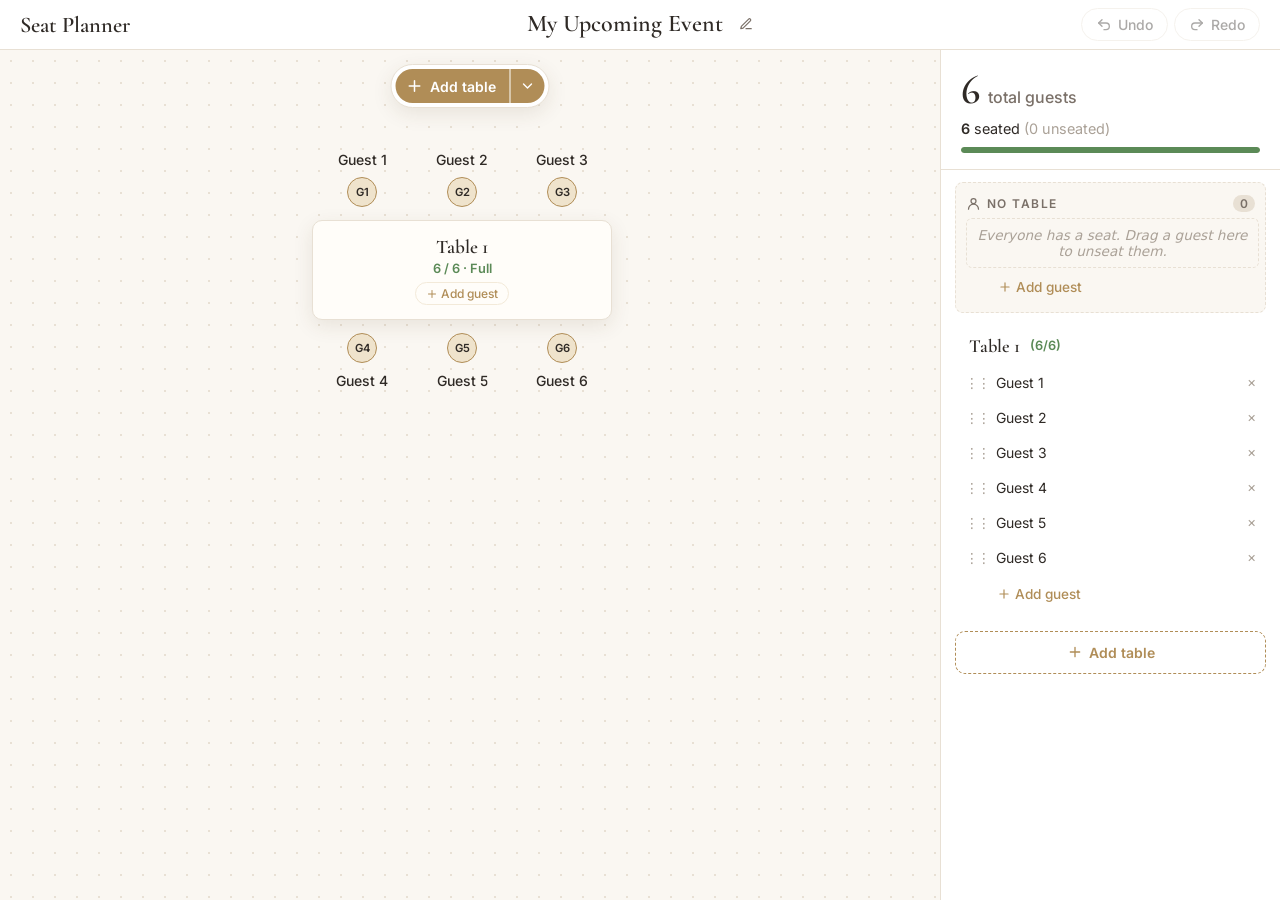
==== commit 1aeea290: "Improve planner layout, table menus and add unseated guests - Full-height floor with floating "Add t" ====
--- a/app.html
+++ b/app.html
@@ -48,11 +48,18 @@
     * { box-sizing: border-box; margin: 0; padding: 0; }
 
     body {
-      min-height: 100vh;
       background: var(--bg);
       color: var(--ink);
       font-family: "Inter", system-ui, sans-serif;
       font-size: 14px;
+    }
+
+    /* The app fills the window: top bar, then the floor and the guest list. */
+    .app {
+      height: 100vh;
+      height: 100dvh;
+      display: flex;
+      flex-direction: column;
     }
 
     button {
@@ -65,14 +72,16 @@
 
     /* ---------- Top bar ---------- */
     .topbar {
-      display: flex;
-      align-items: center;
-      justify-content: space-between;
+      flex: none;
+      display: grid;
+      grid-template-columns: 1fr auto 1fr;
+      align-items: center;
       gap: 12px;
-      padding: 12px 24px;
+      padding: 8px 20px;
       border-bottom: 1px solid var(--line);
       background: var(--card);
     }
+    .topbar .history { justify-self: end; }
 
     .brand {
       font-family: "Cormorant Garamond", Georgia, serif;
@@ -105,32 +114,37 @@
 
     /* ---------- Layout ---------- */
     .layout {
+      flex: 1;
+      min-height: 0;
       display: grid;
       grid-template-columns: minmax(0, 1fr) 340px;
-      min-height: calc(100vh - 61px);
-    }
-
-    .stage { padding: 32px 24px 48px; min-width: 0; }
+    }
+
+    .stage { position: relative; min-width: 0; min-height: 0; overflow: hidden; }
 
     .event {
       display: flex;
       align-items: center;
       justify-content: center;
-      gap: 8px;
-      margin-bottom: 10px;
+      gap: 4px;
+      min-width: 0;
     }
 
     .event-name {
       font-family: "Cormorant Garamond", Georgia, serif;
       font-weight: 600;
-      font-size: clamp(1.8rem, 5vw, 2.6rem);
+      font-size: 1.5rem;
       line-height: 1.2;
+      white-space: nowrap;
+      overflow: hidden;
+      text-overflow: ellipsis;
       padding: 0 6px;
       border-radius: 6px;
       outline: none;
       cursor: text;
     }
-    .event-name[contenteditable="true"] { background: var(--accent-soft); }
+    .event-name:hover { background: var(--accent-soft); }
+    .event-name[contenteditable="true"] { background: var(--accent-soft); text-overflow: clip; }
 
     .icon-btn {
       display: inline-flex;
@@ -144,24 +158,21 @@
     .icon-btn:hover { color: var(--accent); background: var(--accent-soft); }
     .icon-btn svg { width: 18px; height: 18px; }
 
-    .hint {
-      text-align: center;
-      color: var(--muted);
-      font-size: 0.8rem;
-      margin-bottom: 20px;
-    }
+    .icon-btn.small { width: 26px; height: 26px; }
+    .icon-btn.small svg { width: 14px; height: 14px; }
 
     /* ---------- Floor plan (the "room") ---------- */
-    .floor { overflow: auto; border-radius: 12px; }
+    /* The floor fills the space; it only scrolls if tables go past the edge. */
+    .floor { position: absolute; inset: 0; overflow: auto; }
     .room {
       position: relative;
-      min-height: 240px;
       background-image: radial-gradient(var(--line) 1px, transparent 1px);
       background-size: 22px 22px;
     }
 
     .table-wrap { position: absolute; }
-    .table-wrap:hover { z-index: 5; }
+    .table-wrap.menu-open { z-index: 5; }
+    .table-wrap:hover { z-index: 6; }
     .table-wrap.moving { z-index: 20; }
 
     .surface {
@@ -200,7 +211,12 @@
       max-width: 90%;
       text-align: center;
     }
-    .tname[contenteditable="true"] { background: var(--accent-soft); user-select: text; }
+    .tname:hover { background: var(--accent-soft); }
+    .tname[contenteditable="true"] {
+      background: var(--accent-soft);
+      box-shadow: 0 0 0 1.5px var(--accent);
+      user-select: text;
+    }
     .tcount { color: var(--muted); font-size: 0.8rem; }
     .tcount.full { color: var(--ok); font-weight: 600; }
 
@@ -300,7 +316,8 @@
     .drop-over.group { background: var(--accent-soft); }
     .drop-over.row { outline: 2px dashed var(--accent); }
 
-    /* Table menu (appears on hover, or tap on touch screens) */
+    /* Table menu: shown for the selected table, and for the table the mouse
+       is over (it lingers for a few seconds after the mouse leaves). */
     .table-menu {
       position: absolute;
       left: 50%;
@@ -316,12 +333,10 @@
       white-space: nowrap;
       display: none; /* hidden menus mustn't widen the room */
     }
-    @media (hover: hover) {
-      .table-wrap:hover:not(.moving) .table-menu { display: flex; }
-    }
-    /* Touch screens have no hover, so the selected table shows its options instead. */
+    .table-wrap.menu-open:not(.moving) .table-menu { display: flex; animation: fade-in 0.12s ease-out; }
+    @keyframes fade-in { from { opacity: 0; transform: translate(-50%, 4px); } }
+    /* Touch screens have no hover, so the selected table shows its remove buttons. */
     @media (hover: none) {
-      .table-wrap.selected .table-menu { display: flex; }
       .table-wrap.selected .label .x { visibility: visible; }
     }
 
@@ -344,71 +359,80 @@
     .menu-sep { width: 1px; height: 20px; background: var(--line); margin: 0 4px; }
     .seat-count { font-size: 0.8rem; font-weight: 500; min-width: 54px; text-align: center; }
 
-    /* ---------- Add table (bottom centre) ---------- */
+    /* ---------- Add table (floating, top centre of the floor) ---------- */
     .add-table {
-      width: 260px;
-      margin: 28px auto 0;
-      padding: 16px;
+      position: absolute;
+      top: 14px;
+      left: 50%;
+      transform: translateX(-50%);
+      z-index: 30;
+      display: flex;
+      align-items: center;
+      padding: 4px;
+      background: var(--card);
+      border: 1px solid var(--line);
+      border-radius: 999px;
+      box-shadow: var(--shadow);
+    }
+    .add-table-main {
+      display: inline-flex;
+      align-items: center;
+      gap: 6px;
+      height: 34px;
+      padding: 0 14px 0 10px;
+      border-radius: 999px 0 0 999px;
+      background: var(--accent);
+      color: var(--card);
+      font-weight: 600;
+      transition: opacity 0.15s;
+    }
+    .add-table-main:hover { opacity: 0.88; }
+    .add-table-main svg { width: 18px; height: 18px; }
+
+    .choose-shape {
+      display: inline-flex;
+      align-items: center;
+      justify-content: center;
+      width: 34px;
+      height: 34px;
+      margin-left: 1px;
+      border-radius: 0 999px 999px 0;
+      background: var(--accent);
+      color: var(--card);
+      transition: opacity 0.15s;
+    }
+    .choose-shape:hover, .choose-shape[aria-expanded="true"] { opacity: 0.88; }
+    .choose-shape svg { width: 16px; height: 16px; transition: transform 0.15s; }
+    .choose-shape[aria-expanded="true"] svg { transform: rotate(180deg); }
+
+    .shape-picker {
+      position: absolute;
+      top: calc(100% + 8px);
+      left: 50%;
+      transform: translateX(-50%);
+      display: grid;
+      grid-template-columns: repeat(4, 72px);
+      gap: 4px;
+      padding: 6px;
+      background: var(--card);
+      border: 1px solid var(--line);
+      border-radius: 14px;
+      box-shadow: var(--shadow-lg);
+    }
+    .shape-picker[hidden] { display: none; }
+    .shape-opt {
       display: flex;
       flex-direction: column;
       align-items: center;
-      gap: 10px;
-      border: 2px dashed var(--accent);
-      border-radius: 16px;
-      color: var(--accent);
-    }
-    .add-table-main {
-      display: flex;
-      flex-direction: column;
-      align-items: center;
-      gap: 8px;
-      padding: 8px 32px;
-      border-radius: 12px;
-      transition: background 0.15s;
-    }
-    .add-table-main:hover { background: var(--accent-soft); }
-    .add-table-main .plus {
-      width: 48px;
-      height: 48px;
-      border-radius: 50%;
-      background: var(--accent);
-      color: var(--card);
-      display: flex;
-      align-items: center;
-      justify-content: center;
-    }
-    .add-table-main .plus svg { width: 26px; height: 26px; }
-    .add-table-main strong { font-size: 1rem; font-weight: 600; }
-
-    .choose-shape {
-      display: inline-flex;
-      align-items: center;
       gap: 4px;
-      padding: 4px 12px;
-      border: 1px solid var(--line);
-      border-radius: 999px;
-      color: var(--muted);
-      font-size: 0.8rem;
-      font-weight: 500;
-    }
-    .choose-shape:hover, .choose-shape[aria-expanded="true"] { border-color: var(--accent); color: var(--accent); }
-    .choose-shape svg { width: 14px; height: 14px; transition: transform 0.15s; }
-    .choose-shape[aria-expanded="true"] svg { transform: rotate(180deg); }
-
-    .shape-picker { display: flex; gap: 6px; }
-    .shape-picker[hidden] { display: none; }
-    .shape-opt {
-      width: 48px;
-      height: 44px;
-      display: flex;
-      align-items: center;
-      justify-content: center;
-      border: 1px solid var(--line);
+      padding: 8px 4px 6px;
       border-radius: 10px;
       color: var(--ink);
+      font-size: 0.75rem;
+      font-weight: 500;
     }
     .shape-opt svg { width: 28px; height: 28px; }
-    .shape-opt:hover { background: var(--accent-soft); border-color: var(--accent); color: var(--accent); }
+    .shape-opt:hover { background: var(--accent-soft); color: var(--accent); }
 
     /* ---------- Guest card (opens when you click a person) ---------- */
     .card {
@@ -428,7 +452,7 @@
       justify-content: space-between;
       margin-bottom: 8px;
     }
-    .card-title, .total-label {
+    .card-title {
       font-size: 0.75rem;
       font-weight: 600;
       letter-spacing: 0.12em;
@@ -460,24 +484,48 @@
     .panel {
       border-left: 1px solid var(--line);
       background: var(--card);
-      padding: 24px 20px;
-    }
-
-    .total {
-      display: flex;
-      align-items: center;
-      justify-content: space-between;
-      padding-bottom: 16px;
-      margin-bottom: 8px;
+      overflow-y: auto;
+      min-height: 0;
+    }
+
+    /* Guest totals, pinned to the top of the list */
+    .stats {
+      position: sticky;
+      top: 0;
+      z-index: 2;
+      padding: 20px 20px 16px;
+      background: var(--card);
       border-bottom: 1px solid var(--line);
     }
-    .total-sub { display: block; margin-top: 4px; font-size: 0.8rem; color: var(--muted); }
+    .stats-main { display: flex; align-items: baseline; gap: 8px; }
     .total-num {
       font-family: "Cormorant Garamond", Georgia, serif;
-      font-size: 2.2rem;
+      font-size: 2.6rem;
+      line-height: 1;
       font-weight: 600;
-      color: var(--accent);
-    }
+      color: var(--ink);
+    }
+    .total-label { font-size: 1rem; font-weight: 500; color: var(--muted); }
+    .stats-sub { margin-top: 8px; font-size: 0.9rem; }
+    .stats-sub strong { font-weight: 600; }
+    .unseated-note { color: var(--faint); }
+    .unseated-note.some { color: var(--danger); font-weight: 500; }
+    .meter {
+      height: 6px;
+      margin-top: 10px;
+      border-radius: 999px;
+      background: var(--line);
+      overflow: hidden;
+    }
+    .meter-fill {
+      display: block;
+      height: 100%;
+      border-radius: inherit;
+      background: var(--ok);
+      transition: width 0.3s ease;
+    }
+
+    #list { padding: 12px 14px 24px; }
 
     .group { padding: 12px 6px 12px 10px; border-radius: 8px; transition: background 0.15s; }
     .group.selected { background: var(--accent-soft); box-shadow: inset 3px 0 0 var(--accent); }
@@ -503,7 +551,59 @@
       gap: 6px;
       margin-bottom: 6px;
     }
-    .group-head .tname { font-size: 1.15rem; padding: 0 2px; text-align: left; }
+    .group-head .tname { font-size: 1.15rem; padding: 0 4px; text-align: left; }
+    .group-head .edit-name { opacity: 0; transition: opacity 0.15s; }
+    .group:hover .edit-name, .edit-name:focus-visible { opacity: 1; }
+    @media (hover: none) { .group-head .edit-name { opacity: 0.6; } }
+
+    /* "No table": guests who haven't been given a seat yet */
+    .group.unseated {
+      margin-bottom: 8px;
+      border: 1.5px dashed var(--line);
+      background: var(--bg);
+    }
+    .group.unseated.has-guests { border-color: var(--danger); }
+    .group.unseated .group-head { justify-content: space-between; padding-right: 4px; }
+    .unseated-title {
+      display: inline-flex;
+      align-items: center;
+      gap: 6px;
+      font-size: 0.75rem;
+      font-weight: 600;
+      letter-spacing: 0.12em;
+      text-transform: uppercase;
+      color: var(--muted);
+    }
+    .unseated-title svg { width: 15px; height: 15px; }
+    .badge {
+      min-width: 22px;
+      padding: 1px 7px;
+      border-radius: 999px;
+      background: var(--line);
+      color: var(--muted);
+      font-size: 0.75rem;
+      font-weight: 600;
+      text-align: center;
+    }
+    .has-guests .badge { background: var(--danger); color: var(--card); }
+    .group.unseated .add-guest-row:hover { background: var(--accent-soft); }
+
+    .add-table-row {
+      display: flex;
+      align-items: center;
+      justify-content: center;
+      gap: 6px;
+      width: 100%;
+      margin-top: 12px;
+      padding: 12px;
+      border: 1.5px dashed var(--accent);
+      border-radius: 10px;
+      color: var(--accent);
+      font-weight: 600;
+      transition: background 0.15s;
+    }
+    .add-table-row:hover { background: var(--accent-soft); }
+    .add-table-row svg { width: 16px; height: 16px; }
 
     .rows { list-style: none; }
 
@@ -555,17 +655,29 @@
 
     /* ---------- Small screens: list goes below the tables ---------- */
     @media (max-width: 860px) {
+      .app { height: auto; }
       .layout { grid-template-columns: 1fr; }
-      .panel { border-left: none; border-top: 1px solid var(--line); }
-      .topbar { padding: 12px 16px; }
-      .stage { padding: 24px 16px 32px; }
+      .stage { height: 70vh; height: 70dvh; }
+      .panel { border-left: none; border-top: 1px solid var(--line); overflow: visible; }
+      .topbar { padding: 8px 16px; gap: 8px; }
       .history .label-text { display: none; }
+    }
+    @media (max-width: 520px) {
+      .brand { display: none; }
+      .topbar { grid-template-columns: 1fr auto; }
     }
   </style>
 </head>
 <body>
+<div class="app">
   <header class="topbar">
     <a class="brand" href="index.html">Seat Planner</a>
+    <div class="event">
+      <h1 id="eventName" class="event-name" spellcheck="false" title="Click to rename"></h1>
+      <button class="icon-btn small" id="editEvent" title="Rename event" aria-label="Rename event">
+        <svg viewBox="0 0 24 24" fill="none" stroke="currentColor" stroke-width="2" stroke-linecap="round" stroke-linejoin="round"><path d="M12 20h9"/><path d="M16.5 3.5a2.1 2.1 0 0 1 3 3L7 19l-4 1 1-4Z"/></svg>
+      </button>
+    </div>
     <div class="history">
       <button class="btn" id="undo" title="Undo (Ctrl+Z)">
         <svg viewBox="0 0 24 24" fill="none" stroke="currentColor" stroke-width="2" stroke-linecap="round" stroke-linejoin="round"><path d="M9 14 4 9l5-5"/><path d="M4 9h11a5 5 0 0 1 0 10h-3"/></svg>
@@ -580,40 +692,35 @@
 
   <div class="layout">
     <main class="stage">
-      <div class="event">
-        <h1 id="eventName" class="event-name" spellcheck="false"></h1>
-        <button class="icon-btn" id="editEvent" title="Rename event" aria-label="Rename event">
-          <svg viewBox="0 0 24 24" fill="none" stroke="currentColor" stroke-width="2" stroke-linecap="round" stroke-linejoin="round"><path d="M12 20h9"/><path d="M16.5 3.5a2.1 2.1 0 0 1 3 3L7 19l-4 1 1-4Z"/></svg>
+      <div id="floor" class="floor"><div id="room" class="room"></div></div>
+
+      <div class="add-table">
+        <button class="add-table-main" id="addTable" title="Add a table like the last one">
+          <svg viewBox="0 0 24 24" fill="none" stroke="currentColor" stroke-width="2" stroke-linecap="round"><path d="M12 5v14M5 12h14"/></svg>
+          Add table
         </button>
-      </div>
-      <p class="hint">Click a person to edit them &middot; Click an empty seat to add a guest &middot; Drag a table to move it &middot; Drag names to swap seats</p>
-
-      <div id="floor" class="floor"><div id="room" class="room"></div></div>
-
-      <div class="add-table">
-        <button class="add-table-main" id="addTable">
-          <span class="plus"><svg viewBox="0 0 24 24" fill="none" stroke="currentColor" stroke-width="2" stroke-linecap="round"><path d="M12 5v14M5 12h14"/></svg></span>
-          <strong>Add table</strong>
-        </button>
-        <button class="choose-shape" id="chooseShape" aria-expanded="false">
-          Choose shape
+        <button class="choose-shape" id="chooseShape" aria-expanded="false" title="Choose a shape" aria-label="Choose a shape">
           <svg viewBox="0 0 24 24" fill="none" stroke="currentColor" stroke-width="2" stroke-linecap="round" stroke-linejoin="round"><path d="m6 9 6 6 6-6"/></svg>
         </button>
         <div class="shape-picker" id="shapePicker" hidden></div>
       </div>
     </main>
 
-    <aside class="panel">
-      <div class="total">
-        <div>
-          <span class="total-label">Total Guest Count</span>
-          <span id="seatsTotal" class="total-sub"></span>
+    <aside class="panel" id="panel">
+      <div class="stats">
+        <div class="stats-main">
+          <span id="total" class="total-num"></span>
+          <span id="totalLabel" class="total-label"></span>
         </div>
-        <span id="total" class="total-num"></span>
+        <div class="stats-sub">
+          <strong id="seated"></strong> seated <span id="unseatedNote" class="unseated-note"></span>
+        </div>
+        <div class="meter" aria-hidden="true"><span id="meterFill" class="meter-fill"></span></div>
       </div>
       <div id="list"></div>
     </aside>
   </div>
+</div>
 
   <div id="card" class="card" role="dialog" aria-label="Guest details" hidden></div>
 
@@ -624,7 +731,8 @@
     //
     // Each table has a list of seats. A seat holds a guest, or null when empty,
     // so the number of seats is the table's capacity. x/y is where the centre
-    // of the table top sits in the room.
+    // of the table top sits in the room. Guests without a table wait in
+    // `unseated`.
 
     const STORAGE_KEY = "seat-planner-v1";
     const SHAPES = ["rect", "square", "round", "oval"];
@@ -637,13 +745,16 @@
       return {
         eventName: "My Upcoming Event",
         tables: [{ id: uid(), name: "Table 1", shape: "rect", seats }],
+        unseated: [],
         nextGuest: 7,
         nextTable: 2,
       };
     }
 
-    // Plans saved by the earlier version had "guests" instead of "seats".
+    // Plans saved by earlier versions had "guests" instead of "seats",
+    // and no unseated list.
     function upgrade(saved) {
+      if (!Array.isArray(saved.unseated)) saved.unseated = [];
       for (const t of saved.tables) {
         if (!t.seats) {
           t.seats = (t.guests || []).map(g => ({ id: g.id, name: g.name }));
@@ -669,7 +780,7 @@
     let state = loadState();
     let undoStack = [];
     let redoStack = [];
-    let selectedTableId = null; // highlighted table (shows its options on touch screens)
+    let selectedTableId = null; // highlighted table (its options stay showing)
 
     // soft = only text changed, so update text in place instead of redrawing
     // (redrawing mid-click would swallow the click the user is making).
@@ -701,12 +812,22 @@
     const findTable = (s, id) => s.tables.find(t => t.id === id);
     const guestsOf = table => table.seats.filter(Boolean);
 
+    const allGuests = s => s.tables.flatMap(guestsOf).concat(s.unseated);
+
+    // `list` is the table's seats, or the unseated list (then `table` is null).
     function locateGuest(s, guestId) {
       for (const table of s.tables) {
         const index = table.seats.findIndex(g => g && g.id === guestId);
-        if (index !== -1) return { table, index, guest: table.seats[index] };
+        if (index !== -1) return { table, list: table.seats, index, guest: table.seats[index] };
       }
-      return null;
+      const index = s.unseated.findIndex(g => g.id === guestId);
+      return index === -1 ? null : { table: null, list: s.unseated, index, guest: s.unseated[index] };
+    }
+
+    // A seated guest leaves an empty chair behind; an unseated one just goes.
+    function takeOut(found) {
+      if (found.table) found.list[found.index] = null;
+      else found.list.splice(found.index, 1);
     }
 
     // Puts a guest in the given empty seat, else the first empty seat.
@@ -719,22 +840,23 @@
 
     // ================= Actions =================
 
+    // No tableId: the guest goes on the "No table" list.
     // Returns the new guest's id so their card can be opened.
     function addGuest(tableId, seatIndex) {
       let id;
       commit(s => {
         const guest = { id: uid(), name: "Guest " + s.nextGuest++ };
         id = guest.id;
-        seatGuest(findTable(s, tableId), guest, seatIndex);
+        if (tableId) seatGuest(findTable(s, tableId), guest, seatIndex);
+        else s.unseated.push(guest);
       });
       return id;
     }
 
-    // Their chair stays, empty.
     function removeGuest(guestId) {
       commit(s => {
         const found = locateGuest(s, guestId);
-        if (found) found.table.seats[found.index] = null;
+        if (found) takeOut(found);
       });
     }
 
@@ -811,8 +933,12 @@
       commit(s => { findTable(s, tableId).shape = shape; });
     }
 
+    // Anyone sitting there moves to "No table".
     function removeTable(tableId) {
-      commit(s => { s.tables = s.tables.filter(t => t.id !== tableId); });
+      commit(s => {
+        s.unseated.push(...guestsOf(findTable(s, tableId)));
+        s.tables = s.tables.filter(t => t.id !== tableId);
+      });
     }
 
     function renameTable(tableId, name) {
@@ -830,21 +956,23 @@
     }
 
     // Dropped on another guest: swap seats. On an empty seat: sit there.
-    // On a table: take its first empty seat.
+    // On a table: take its first empty seat. No tableId: "No table".
     function moveGuest(guestId, tableId, targetGuestId, seatIndex) {
       if (guestId === targetGuestId) return;
       const from = locateGuest(state, guestId);
       if (!from) return;
-      if (!targetGuestId && seatIndex == null && from.table.id === tableId) return;
+      const fromTableId = from.table ? from.table.id : null;
+      if (!targetGuestId && seatIndex == null && fromTableId === tableId) return;
       commit(s => {
         const a = locateGuest(s, guestId);
         if (targetGuestId) {
           const b = locateGuest(s, targetGuestId);
-          a.table.seats[a.index] = b.guest;
-          b.table.seats[b.index] = a.guest;
+          a.list[a.index] = b.guest;
+          b.list[b.index] = a.guest;
         } else {
-          a.table.seats[a.index] = null;
-          seatGuest(findTable(s, tableId), a.guest, seatIndex);
+          takeOut(a);
+          if (tableId) seatGuest(findTable(s, tableId), a.guest, seatIndex);
+          else s.unseated.push(a.guest);
         }
       });
     }
@@ -931,14 +1059,15 @@
     }
 
     // ================= Room layout =================
-    // Tables snap to the dotted grid and never go past the top or left edge.
-
-    const GRID = 22, MARGIN = 16;
+    // Tables snap to the dotted grid and never go past the left edge, or up
+    // under the "Add table" button at the top.
+
+    const GRID = 22, MARGIN = 16, TOP = 3 * GRID;
     const snap = v => Math.round(v / GRID) * GRID;
     const snapUp = v => Math.ceil(v / GRID) * GRID;
 
     function box(table, g = geometry(table)) {
-      const left = Math.max(0, table.x - g.cx), top = Math.max(0, table.y - g.cy);
+      const left = Math.max(0, table.x - g.cx), top = Math.max(TOP, table.y - g.cy);
       return { left, top, right: left + g.width, bottom: top + g.height };
     }
 
@@ -951,7 +1080,7 @@
       const bottom = boxes.reduce((m, b) => Math.max(m, b.bottom), 0);
       const centre = roomW / 2;
       let best = null, bestScore = Infinity;
-      for (let y = snapUp(g.cy + MARGIN); y - g.cy <= bottom + MARGIN; y += GRID) {
+      for (let y = snapUp(g.cy + TOP); y - g.cy <= Math.max(bottom, TOP) + MARGIN; y += GRID) {
         for (let x = snapUp(g.cx + MARGIN); x - g.cx + g.width + MARGIN <= roomW; x += GRID) {
           const left = x - g.cx, top = y - g.cy, right = left + g.width, low = top + g.height;
           const clash = boxes.some(o =>
@@ -962,7 +1091,7 @@
         }
       }
       // Nothing free: start a new row underneath everything.
-      return best || { x: snap(Math.max(centre, g.cx + MARGIN)), y: snapUp(bottom + MARGIN + g.cy) };
+      return best || { x: snap(Math.max(centre, g.cx + MARGIN)), y: snapUp(Math.max(bottom + MARGIN, TOP) + g.cy) };
     }
 
     // Tables from older saves (or a fresh start) have no position yet.
@@ -974,9 +1103,10 @@
       if (placed) save();
     }
 
+    // On the floor and in the guest list.
     function scrollToTable(tableId) {
-      const wrap = roomEl.querySelector(`.table-wrap[data-table="${tableId}"]`);
-      if (wrap) wrap.scrollIntoView({ behavior: "smooth", block: "nearest", inline: "nearest" });
+      document.querySelectorAll(`[data-table="${tableId}"]`).forEach(n =>
+        n.scrollIntoView({ behavior: "smooth", block: "nearest", inline: "nearest" }));
     }
 
     // ================= Drawing =================
@@ -991,6 +1121,8 @@
       plus: '<svg viewBox="0 0 24 24" fill="none" stroke="currentColor" stroke-width="2" stroke-linecap="round"><path d="M12 5v14M5 12h14"/></svg>',
       minus: '<svg viewBox="0 0 24 24" fill="none" stroke="currentColor" stroke-width="2" stroke-linecap="round"><path d="M5 12h14"/></svg>',
       trash: '<svg viewBox="0 0 24 24" fill="none" stroke="currentColor" stroke-width="2" stroke-linecap="round" stroke-linejoin="round"><path d="M3 6h18M8 6V4h8v2M19 6l-1 14H6L5 6"/></svg>',
+      pencil: '<svg viewBox="0 0 24 24" fill="none" stroke="currentColor" stroke-width="2" stroke-linecap="round" stroke-linejoin="round"><path d="M12 20h9"/><path d="M16.5 3.5a2.1 2.1 0 0 1 3 3L7 19l-4 1 1-4Z"/></svg>',
+      person: '<svg viewBox="0 0 24 24" fill="none" stroke="currentColor" stroke-width="2" stroke-linecap="round" stroke-linejoin="round"><circle cx="12" cy="8" r="4"/><path d="M4 21a8 8 0 0 1 16 0"/></svg>',
     };
 
     const SHAPE_NAMES = { rect: "Rectangle", square: "Square", round: "Round", oval: "Oval" };
@@ -1021,9 +1153,8 @@
 
     const floorEl = document.getElementById("floor");
     const roomEl = document.getElementById("room");
+    const panelEl = document.getElementById("panel");
     const listEl = document.getElementById("list");
-    const totalEl = document.getElementById("total");
-    const seatsTotalEl = document.getElementById("seatsTotal");
     const eventEl = document.getElementById("eventName");
     const cardEl = document.getElementById("card");
 
@@ -1031,27 +1162,76 @@
       if (selectedTableId && !findTable(state, selectedTableId)) selectedTableId = null;
       placeUnplaced();
       eventEl.textContent = state.eventName;
-      totalEl.textContent = state.tables.reduce((sum, t) => sum + guestsOf(t).length, 0);
-      const seats = state.tables.reduce((sum, t) => sum + t.seats.length, 0);
-      seatsTotalEl.textContent = `${seats} seat${seats === 1 ? "" : "s"}`;
+      renderStats();
       renderRoom();
-      listEl.replaceChildren(...state.tables.map(renderGroup));
+      listEl.replaceChildren(renderUnseated(), ...state.tables.map(renderGroup), renderAddTableRow());
       selectTable(selectedTableId);
       if (cardGuestId) drawCard();
       updateHistoryButtons();
     }
 
+    // "20 total guests / 19 seated (1 unseated)", plus a progress bar.
+    function renderStats() {
+      const total = allGuests(state).length, unseated = state.unseated.length, seated = total - unseated;
+      document.getElementById("total").textContent = total;
+      document.getElementById("totalLabel").textContent = total === 1 ? "total guest" : "total guests";
+      document.getElementById("seated").textContent = seated;
+      const note = document.getElementById("unseatedNote");
+      note.textContent = `(${unseated} unseated)`;
+      note.classList.toggle("some", unseated > 0);
+      document.getElementById("meterFill").style.width = (total ? (seated / total) * 100 : 0) + "%";
+    }
+
     function renderRoom() {
       roomEl.replaceChildren(...state.tables.map(renderTable));
+      sizeRoom();
+    }
+
+    // The room covers the whole floor, and grows if tables go past its edge.
+    function sizeRoom() {
       const boxes = state.tables.map(t => box(t));
-      roomEl.style.width = Math.max(floorEl.clientWidth, ...boxes.map(b => b.right)) + "px";
-      roomEl.style.height = Math.max(...boxes.map(b => b.bottom + GRID)) + "px";
+      roomEl.style.width = Math.max(floorEl.clientWidth, ...boxes.map(b => b.right + MARGIN)) + "px";
+      roomEl.style.height = Math.max(floorEl.clientHeight, ...boxes.map(b => b.bottom + GRID)) + "px";
     }
 
     function selectTable(tableId) {
       selectedTableId = tableId;
       document.querySelectorAll("[data-table]").forEach(n => n.classList.toggle("selected", n.dataset.table === tableId));
-    }
+      showMenus();
+    }
+
+    // ----- Table menus -----
+    // The selected table always shows its menu. The table under the mouse
+    // shows it too, and keeps it for 5 seconds after the mouse leaves, unless
+    // the mouse moves onto another table or you click somewhere else.
+
+    const MENU_LINGER = 5000;
+    let hoverTableId = null;
+    let hoverTimer = null;
+
+    function showMenus() {
+      roomEl.querySelectorAll(".table-wrap").forEach(w =>
+        w.classList.toggle("menu-open", w.dataset.table === selectedTableId || w.dataset.table === hoverTableId));
+    }
+
+    function setHoverTable(tableId) {
+      clearTimeout(hoverTimer);
+      hoverTableId = tableId;
+      showMenus();
+    }
+
+    function hoverMenu(wrap, tableId) {
+      wrap.addEventListener("pointerenter", e => { if (e.pointerType === "mouse") setHoverTable(tableId); });
+      wrap.addEventListener("pointerleave", e => {
+        if (e.pointerType !== "mouse" || hoverTableId !== tableId) return;
+        clearTimeout(hoverTimer);
+        hoverTimer = setTimeout(() => setHoverTable(null), MENU_LINGER);
+      });
+    }
+
+    document.addEventListener("pointerdown", e => {
+      if (hoverTableId && !e.target.closest(`.table-wrap[data-table="${hoverTableId}"]`)) setHoverTable(null);
+    });
 
     function updateHistoryButtons() {
       document.getElementById("undo").disabled = !undoStack.length;
@@ -1063,12 +1243,17 @@
       eventEl.textContent = state.eventName;
       for (const table of state.tables) {
         document.querySelectorAll(`[data-tname="${table.id}"]`).forEach(n => { n.textContent = table.name; });
-        for (const g of guestsOf(table)) {
-          document.querySelectorAll(`[data-gname="${g.id}"]`).forEach(n => { n.textContent = g.name; });
-          document.querySelectorAll(`[data-seat="${g.id}"]`).forEach(n => { n.textContent = initials(g.name); });
-          document.querySelectorAll(`[data-guest="${g.id}"]`).forEach(n => { n.title = g.name; });
-        }
       }
+      for (const g of allGuests(state)) {
+        document.querySelectorAll(`[data-gname="${g.id}"]`).forEach(n => { n.textContent = g.name; });
+        document.querySelectorAll(`[data-seat="${g.id}"]`).forEach(n => { n.textContent = initials(g.name); });
+        document.querySelectorAll(`[data-guest="${g.id}"]`).forEach(n => { n.title = g.name; });
+      }
+    }
+
+    // Click a table's name (on the floor or in the list) to rename it.
+    function editTableName(node, tableId) {
+      startEdit(node, () => findTable(state, tableId).name, v => renameTable(tableId, v));
     }
 
     function renderTable(table) {
@@ -1079,6 +1264,7 @@
       wrap.dataset.table = table.id;
       // Any press on a table (its top, a seat, a name, its menu) selects it.
       wrap.addEventListener("pointerdown", () => selectTable(table.id));
+      hoverMenu(wrap, table.id);
       const b = box(table, g);
       Object.assign(wrap.style, { left: b.left + "px", top: b.top + "px", width: g.width + "px", height: g.height + "px" });
 
@@ -1088,10 +1274,7 @@
       const tname = el("span", "tname", table.name);
       tname.dataset.tname = table.id;
       tname.title = "Click to rename table";
-      tname.addEventListener("click", e => {
-        e.stopPropagation();
-        startEdit(tname, () => findTable(state, table.id).name, v => renameTable(table.id, v));
-      });
+      tname.addEventListener("click", e => { e.stopPropagation(); editTableName(tname, table.id); });
       const count = el("span", "tcount", countText(table));
       count.classList.toggle("full", guestsOf(table).length === table.seats.length);
       const add = el("button", "add-pill");
@@ -1191,10 +1374,11 @@
       );
 
       menu.append(el("span", "menu-sep"));
-      const del = iconButton("menu-btn icon danger", ICONS.trash, "Remove table", () => removeTable(table.id));
-      if (guestCount || state.tables.length === 1) {
+      const del = iconButton("menu-btn icon danger", ICONS.trash,
+        guestCount ? "Remove table (its guests move to No table)" : "Remove table", () => removeTable(table.id));
+      if (state.tables.length === 1) {
         del.disabled = true;
-        del.title = state.tables.length === 1 ? "You need at least one table" : "Move or remove the guests first";
+        del.title = "You need at least one table";
       }
       menu.append(del);
       return menu;
@@ -1210,20 +1394,41 @@
       const tname = el("span", "tname", table.name);
       tname.dataset.tname = table.id;
       tname.title = "Click to rename table";
-      tname.addEventListener("click", () => {
-        startEdit(tname, () => findTable(state, table.id).name, v => renameTable(table.id, v));
-      });
+      tname.addEventListener("click", () => editTableName(tname, table.id));
       const guests = guestsOf(table);
       const count = el("span", "tcount", `(${guests.length}/${table.seats.length})`);
       count.classList.toggle("full", guests.length === table.seats.length);
-      head.append(tname, count);
-
+      const edit = iconButton("icon-btn small edit-name", ICONS.pencil, "Rename table", () => editTableName(tname, table.id));
+      head.append(tname, count, edit);
+
+      group.append(head, renderRows(guests, table.id, "No guests yet. Drag someone here."), addGuestRow(table.id));
+      return group;
+    }
+
+    // Guests who haven't been given a table yet. Always at the top of the list.
+    function renderUnseated() {
+      const guests = state.unseated;
+      const group = el("section", "group unseated");
+      group.classList.toggle("has-guests", guests.length > 0);
+      dropTarget(group, null);
+
+      const head = el("div", "group-head");
+      const title = el("span", "unseated-title");
+      title.innerHTML = ICONS.person;
+      title.append("No table");
+      head.append(title, el("span", "badge", guests.length));
+
+      group.append(head, renderRows(guests, null, "Everyone has a seat. Drag a guest here to unseat them."), addGuestRow(null));
+      return group;
+    }
+
+    function renderRows(guests, tableId, emptyText) {
       const rows = el("ul", "rows");
       for (const g of guests) {
         const row = el("li", "row");
         row.dataset.guest = g.id;
         row.addEventListener("click", () => openCard(g.id, "panel"));
-        dropTarget(row, table.id, g.id);
+        dropTarget(row, tableId, g.id);
 
         const handle = el("span", "handle", "⋮⋮");
         handle.title = "Drag to move";
@@ -1240,15 +1445,24 @@
         row.append(handle, name, x);
         rows.append(row);
       }
-      if (!guests.length) rows.append(el("li", "empty", "No guests yet. Drag someone here."));
-
+      if (!guests.length) rows.append(el("li", "empty", emptyText));
+      return rows;
+    }
+
+    function addGuestRow(tableId) {
       const add = el("button", "add-guest-row");
       add.innerHTML = ICONS.plus;
       add.append("Add guest");
-      add.addEventListener("click", () => openCard(addGuest(table.id), "panel"));
-
-      group.append(head, rows, add);
-      return group;
+      add.addEventListener("click", () => openCard(addGuest(tableId), "panel"));
+      return add;
+    }
+
+    function renderAddTableRow() {
+      const add = el("button", "add-table-row");
+      add.innerHTML = ICONS.plus;
+      add.append("Add table");
+      add.addEventListener("click", () => addTable());
+      return add;
     }
 
     // ================= Guest card =================
@@ -1288,13 +1502,17 @@
 
       const tableField = el("label", "field");
       const select = el("select");
+      const none = el("option", null, "No table");
+      none.value = "";
+      none.selected = !found.table;
+      select.append(none);
       for (const t of state.tables) {
         const option = el("option", null, `${t.name} (${guestsOf(t).length}/${t.seats.length})`);
         option.value = t.id;
-        option.selected = t.id === found.table.id;
+        option.selected = !!found.table && t.id === found.table.id;
         select.append(option);
       }
-      select.addEventListener("change", () => moveGuest(cardGuestId, select.value));
+      select.addEventListener("change", () => moveGuest(cardGuestId, select.value || null));
       tableField.append(el("span", null, "Table"), select);
 
       const foot = el("div", "card-foot");
@@ -1333,10 +1551,11 @@
     }
 
     // Below the person if there's room on screen, otherwise above.
+    // Guests with no table are only in the list.
     function positionCard() {
       if (!cardGuestId) return;
-      const anchor = document.querySelector(
-        (cardSource === "panel" ? ".row" : ".label") + `[data-guest="${cardGuestId}"]`);
+      const anchor = (cardSource === "floor" && document.querySelector(`.label[data-guest="${cardGuestId}"]`))
+        || document.querySelector(`.row[data-guest="${cardGuestId}"]`);
       if (!anchor) { closeCard(false); return; }
       const r = anchor.getBoundingClientRect();
       const w = cardEl.offsetWidth, h = cardEl.offsetHeight;
@@ -1353,7 +1572,8 @@
       if (cardGuestId && !e.target.closest("#card, [data-guest]")) closeCard();
     });
     floorEl.addEventListener("scroll", positionCard);
-    window.addEventListener("resize", positionCard);
+    panelEl.addEventListener("scroll", positionCard);
+    window.addEventListener("resize", () => { sizeRoom(); positionCard(); });
 
     // ================= Editing text in place =================
 
@@ -1399,30 +1619,31 @@
         // Keep the whole table inside the visible width of the room.
         const maxLeft = Math.max(0, floorEl.clientWidth - g.width);
         let moved = false;
-        surface.setPointerCapture(e.pointerId);
+        // Listen on the window rather than capturing the pointer: capturing
+        // would send the click to the table top instead of the name inside it.
 
         const onMove = ev => {
           const dx = ev.clientX - startX, dy = ev.clientY - startY;
           if (!moved && Math.hypot(dx, dy) < 4) return;
           if (!moved) { moved = true; wrap.classList.add("moving"); closeCard(); }
           wrap.style.left = Math.min(maxLeft, Math.max(0, left0 + dx)) + "px";
-          wrap.style.top = Math.max(0, top0 + dy) + "px";
+          wrap.style.top = Math.max(TOP, top0 + dy) + "px";
         };
         const onUp = () => {
-          surface.removeEventListener("pointermove", onMove);
-          surface.removeEventListener("pointerup", onUp);
-          surface.removeEventListener("pointercancel", onUp);
+          window.removeEventListener("pointermove", onMove);
+          window.removeEventListener("pointerup", onUp);
+          window.removeEventListener("pointercancel", onUp);
           if (!moved) return;
           wrap.classList.remove("moving");
           suppressClick = true;
           setTimeout(() => { suppressClick = false; });
           const x = snap(parseFloat(wrap.style.left) + g.cx);
           const y = snap(parseFloat(wrap.style.top) + g.cy);
-          moveTable(table.id, Math.max(Math.min(x, Math.floor((maxLeft + g.cx) / GRID) * GRID), snapUp(g.cx)), Math.max(y, snapUp(g.cy)));
+          moveTable(table.id, Math.max(Math.min(x, Math.floor((maxLeft + g.cx) / GRID) * GRID), snapUp(g.cx)), Math.max(y, snapUp(g.cy + TOP)));
         };
-        surface.addEventListener("pointermove", onMove);
-        surface.addEventListener("pointerup", onUp);
-        surface.addEventListener("pointercancel", onUp);
+        window.addEventListener("pointermove", onMove);
+        window.addEventListener("pointerup", onUp);
+        window.addEventListener("pointercancel", onUp);
       });
     }
 
@@ -1483,7 +1704,7 @@
     document.getElementById("redo").addEventListener("click", redo);
     document.getElementById("addTable").addEventListener("click", () => addTable());
 
-    // "Choose shape" opens the shape pictures; picking one adds that table.
+    // The arrow next to "Add table" opens the shapes; picking one adds that table.
     const chooseShapeBtn = document.getElementById("chooseShape");
     const shapePicker = document.getElementById("shapePicker");
     const toggleShapes = open => {
@@ -1492,11 +1713,16 @@
     };
     chooseShapeBtn.addEventListener("click", () => toggleShapes(shapePicker.hidden));
     for (const shape of SHAPES) {
-      shapePicker.append(iconButton("shape-opt", ICONS[shape], "Add a " + SHAPE_NAMES[shape].toLowerCase() + " table", () => {
+      const opt = iconButton("shape-opt", ICONS[shape], "Add a " + SHAPE_NAMES[shape].toLowerCase() + " table", () => {
         toggleShapes(false);
         addTable(shape);
-      }));
-    }
+      });
+      opt.append(SHAPE_NAMES[shape]);
+      shapePicker.append(opt);
+    }
+    document.addEventListener("pointerdown", e => {
+      if (!shapePicker.hidden && !e.target.closest(".add-table")) toggleShapes(false);
+    });
 
     const editEventName = () => startEdit(eventEl, () => state.eventName, renameEvent);
     eventEl.addEventListener("click", editEventName);
@@ -1506,7 +1732,13 @@
     document.addEventListener("keydown", e => {
       const t = e.target;
       if (t.isContentEditable || t.tagName === "INPUT" || t.tagName === "SELECT") return;
-      if (e.key === "Escape") { closeCard(); return; }
+      if (e.key === "Escape") {
+        // Close the top-most thing: shapes, then the guest card, then the table.
+        if (!shapePicker.hidden) toggleShapes(false);
+        else if (cardGuestId) closeCard();
+        else { selectTable(null); setHoverTable(null); }
+        return;
+      }
       if (!(e.ctrlKey || e.metaKey)) return;
       const key = e.key.toLowerCase();
       if (key === "z") { e.preventDefault(); e.shiftKey ? redo() : undo(); }
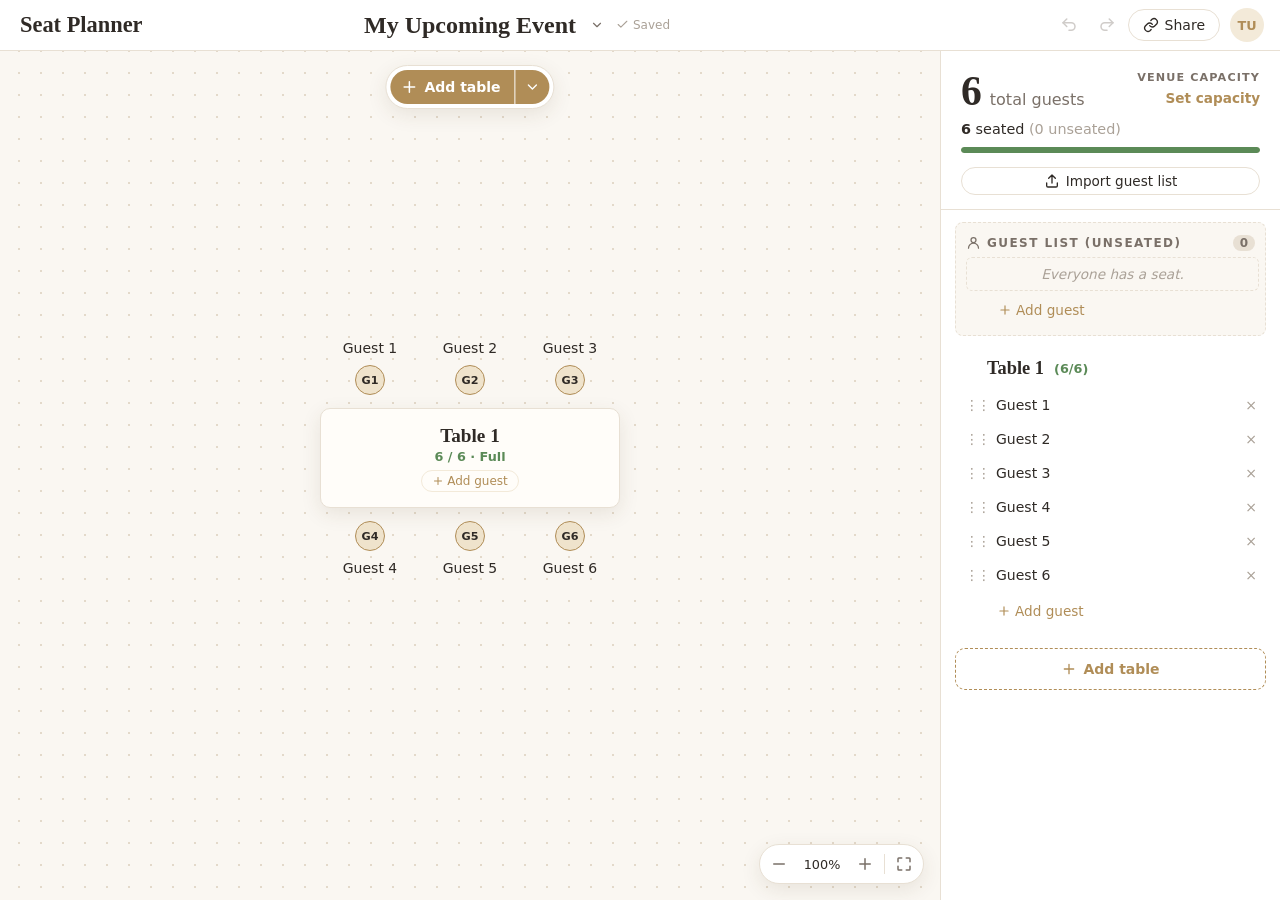
==== commit 43f6c22e: "Add events, import, sharing, zoom and split app into modules - Split app.html into css/app.css and j" ====
--- a/app.html
+++ b/app.html
@@ -3,690 +3,58 @@
 <head>
   <meta charset="UTF-8">
   <meta name="viewport" content="width=device-width, initial-scale=1.0">
+  <!-- Only run code and styles from this site, the spreadsheet library and
+       Google Fonts. A safety net in case a shared plan contains anything nasty. -->
+  <meta http-equiv="Content-Security-Policy" content="default-src 'self'; script-src 'self' https://cdn.sheetjs.com; style-src 'self' https://fonts.googleapis.com; font-src https://fonts.gstatic.com; img-src 'self' data: blob:; object-src 'none'; base-uri 'none'; form-action 'none'">
   <title>Seat Planner</title>
+  <link rel="icon" href="data:,">
   <meta name="description" content="Plan your wedding seating: arrange guests around tables with ease.">
   <link rel="preconnect" href="https://fonts.googleapis.com">
   <link rel="preconnect" href="https://fonts.gstatic.com" crossorigin>
   <link href="https://fonts.googleapis.com/css2?family=Cormorant+Garamond:ital,wght@0,500;0,600;1,500&family=Inter:wght@400;500;600&display=swap" rel="stylesheet">
-  <style>
-    :root {
-      --bg: #faf7f2;
-      --ink: #2f2a26;
-      --muted: #7a7068;
-      --faint: #aaa197;
-      --accent: #b08d57;
-      --accent-soft: #f3ead9;
-      --card: #ffffff;
-      --line: #e8e0d4;
-      --table: #fffdf9;
-      --seat: #efe3cc;
-      --danger: #b5523b;
-      --ok: #5b8a57;
-      --shadow: 0 6px 20px rgba(80, 60, 30, 0.10);
-      --shadow-lg: 0 14px 36px rgba(80, 60, 30, 0.18);
-    }
-
-    @media (prefers-color-scheme: dark) {
-      :root {
-        --bg: #1c1a18;
-        --ink: #f3ede4;
-        --muted: #b3a99c;
-        --faint: #7d746a;
-        --accent: #d4b07a;
-        --accent-soft: #3a3227;
-        --card: #252220;
-        --line: #3a3531;
-        --table: #2e2a27;
-        --seat: #4a3f30;
-        --danger: #e08a74;
-        --ok: #8fc08a;
-        --shadow: 0 6px 20px rgba(0, 0, 0, 0.35);
-        --shadow-lg: 0 14px 36px rgba(0, 0, 0, 0.5);
-      }
-    }
-
-    * { box-sizing: border-box; margin: 0; padding: 0; }
-
-    body {
-      background: var(--bg);
-      color: var(--ink);
-      font-family: "Inter", system-ui, sans-serif;
-      font-size: 14px;
-    }
-
-    /* The app fills the window: top bar, then the floor and the guest list. */
-    .app {
-      height: 100vh;
-      height: 100dvh;
-      display: flex;
-      flex-direction: column;
-    }
-
-    button {
-      font: inherit;
-      color: inherit;
-      background: none;
-      border: none;
-      cursor: pointer;
-    }
-
-    /* ---------- Top bar ---------- */
-    .topbar {
-      flex: none;
-      display: grid;
-      grid-template-columns: 1fr auto 1fr;
-      align-items: center;
-      gap: 12px;
-      padding: 8px 20px;
-      border-bottom: 1px solid var(--line);
-      background: var(--card);
-    }
-    .topbar .history { justify-self: end; }
-
-    .brand {
-      font-family: "Cormorant Garamond", Georgia, serif;
-      font-weight: 600;
-      font-size: 1.4rem;
-      color: var(--ink);
-      text-decoration: none;
-    }
-
-    .history { display: flex; gap: 6px; }
-
-    .btn {
-      display: inline-flex;
-      align-items: center;
-      gap: 6px;
-      padding: 7px 14px;
-      border: 1px solid var(--line);
-      border-radius: 999px;
-      background: var(--card);
-      font-weight: 500;
-      transition: border-color 0.15s, background 0.15s;
-    }
-    .btn:hover:not(:disabled) { border-color: var(--accent); background: var(--accent-soft); }
-    .btn:disabled { opacity: 0.4; cursor: default; }
-    .btn svg { width: 16px; height: 16px; }
-    .btn.primary { background: var(--accent); border-color: var(--accent); color: var(--card); }
-    .btn.primary:hover:not(:disabled) { background: var(--accent); opacity: 0.88; }
-    .btn.danger-text { color: var(--danger); }
-    .btn.danger-text:hover:not(:disabled) { border-color: var(--danger); background: transparent; }
-
-    /* ---------- Layout ---------- */
-    .layout {
-      flex: 1;
-      min-height: 0;
-      display: grid;
-      grid-template-columns: minmax(0, 1fr) 340px;
-    }
-
-    .stage { position: relative; min-width: 0; min-height: 0; overflow: hidden; }
-
-    .event {
-      display: flex;
-      align-items: center;
-      justify-content: center;
-      gap: 4px;
-      min-width: 0;
-    }
-
-    .event-name {
-      font-family: "Cormorant Garamond", Georgia, serif;
-      font-weight: 600;
-      font-size: 1.5rem;
-      line-height: 1.2;
-      white-space: nowrap;
-      overflow: hidden;
-      text-overflow: ellipsis;
-      padding: 0 6px;
-      border-radius: 6px;
-      outline: none;
-      cursor: text;
-    }
-    .event-name:hover { background: var(--accent-soft); }
-    .event-name[contenteditable="true"] { background: var(--accent-soft); text-overflow: clip; }
-
-    .icon-btn {
-      display: inline-flex;
-      align-items: center;
-      justify-content: center;
-      width: 32px;
-      height: 32px;
-      border-radius: 50%;
-      color: var(--muted);
-    }
-    .icon-btn:hover { color: var(--accent); background: var(--accent-soft); }
-    .icon-btn svg { width: 18px; height: 18px; }
-
-    .icon-btn.small { width: 26px; height: 26px; }
-    .icon-btn.small svg { width: 14px; height: 14px; }
-
-    /* ---------- Floor plan (the "room") ---------- */
-    /* The floor fills the space; it only scrolls if tables go past the edge. */
-    .floor { position: absolute; inset: 0; overflow: auto; }
-    .room {
-      position: relative;
-      background-image: radial-gradient(var(--line) 1px, transparent 1px);
-      background-size: 22px 22px;
-    }
-
-    .table-wrap { position: absolute; }
-    .table-wrap.menu-open { z-index: 5; }
-    .table-wrap:hover { z-index: 6; }
-    .table-wrap.moving { z-index: 20; }
-
-    .surface {
-      position: absolute;
-      display: flex;
-      flex-direction: column;
-      align-items: center;
-      justify-content: center;
-      gap: 2px;
-      background: var(--table);
-      border: 1px solid var(--line);
-      box-shadow: var(--shadow);
-      cursor: grab;
-      user-select: none;
-      touch-action: none; /* lets a finger drag the table instead of scrolling */
-      transition: border-color 0.15s, box-shadow 0.15s;
-    }
-    .surface.shape-rect, .surface.shape-square { border-radius: 10px; }
-    .surface.shape-round, .surface.shape-oval { border-radius: 50%; }
-    .table-wrap:hover .surface { border-color: var(--accent); }
-    .table-wrap.selected .surface {
-      border: 2px solid var(--accent);
-      box-shadow: 0 0 0 6px var(--accent-soft), var(--shadow);
-    }
-    .table-wrap.selected .surface > .tname { color: var(--accent); }
-    .table-wrap.moving .surface { cursor: grabbing; box-shadow: var(--shadow-lg); }
-
-    .tname {
-      font-family: "Cormorant Garamond", Georgia, serif;
-      font-size: 1.2rem;
-      font-weight: 600;
-      padding: 0 4px;
-      border-radius: 4px;
-      outline: none;
-      cursor: text;
-      max-width: 90%;
-      text-align: center;
-    }
-    .tname:hover { background: var(--accent-soft); }
-    .tname[contenteditable="true"] {
-      background: var(--accent-soft);
-      box-shadow: 0 0 0 1.5px var(--accent);
-      user-select: text;
-    }
-    .tcount { color: var(--muted); font-size: 0.8rem; }
-    .tcount.full { color: var(--ok); font-weight: 600; }
-
-    /* "+ Add guest" on the table top */
-    .add-pill {
-      display: inline-flex;
-      align-items: center;
-      gap: 3px;
-      margin-top: 4px;
-      padding: 3px 10px;
-      border: 1px solid var(--accent-soft);
-      border-radius: 999px;
-      color: var(--accent);
-      font-size: 0.75rem;
-      font-weight: 500;
-    }
-    .add-pill:hover { background: var(--accent-soft); border-color: var(--accent); }
-    .add-pill svg { width: 12px; height: 12px; }
-
-    .seat {
-      position: absolute;
-      width: 30px;
-      height: 30px;
-      margin: -15px 0 0 -15px;
-      border-radius: 50%;
-      background: var(--seat);
-      border: 1px solid var(--accent);
-      display: flex;
-      align-items: center;
-      justify-content: center;
-      font-size: 0.7rem;
-      font-weight: 600;
-      color: var(--ink);
-      cursor: pointer;
-    }
-    .seat.selected { background: var(--accent); color: var(--card); }
-
-    /* Empty seats: click to add a guest there */
-    .seat.open {
-      background: transparent;
-      border: 1.5px dashed var(--accent);
-      color: var(--accent);
-      opacity: 0.6;
-      transition: opacity 0.15s, background 0.15s;
-    }
-    .seat.open svg { width: 14px; height: 14px; opacity: 0; transition: opacity 0.15s; }
-    .seat.open:hover { opacity: 1; background: var(--accent-soft); }
-    .seat.open:hover svg { opacity: 1; }
-
-    .label {
-      position: absolute;
-      display: flex;
-      align-items: center;
-      max-width: 120px;
-      padding: 2px 8px;
-      border-radius: 999px;
-      white-space: nowrap;
-      cursor: pointer;
-      transition: background 0.15s;
-    }
-    .label:hover { background: var(--card); box-shadow: var(--shadow); }
-    .label.selected { background: var(--accent-soft); box-shadow: 0 0 0 1.5px var(--accent); }
-
-    .gtext {
-      overflow: hidden;
-      text-overflow: ellipsis;
-      font-weight: 500;
-    }
-
-    .x {
-      flex: none;
-      width: 18px;
-      height: 18px;
-      border-radius: 50%;
-      color: var(--muted);
-      font-size: 14px;
-      line-height: 18px;
-      visibility: hidden;
-    }
-    .x:hover { color: var(--card); background: var(--danger); }
-    /* On the table, the × floats just outside the name so the name stays centred. */
-    .label .x {
-      position: absolute;
-      left: 100%;
-      top: 50%;
-      transform: translateY(-50%);
-      margin-left: -2px;
-      background: var(--card);
-      box-shadow: var(--shadow);
-    }
-    .label:hover .x { visibility: visible; }
-
-    /* Drag and drop feedback */
-    .drop-over.seat, .drop-over.label { outline: 2px dashed var(--accent); outline-offset: 2px; }
-    .drop-over.seat.open { opacity: 1; background: var(--accent-soft); }
-    .drop-over.surface { border: 2px dashed var(--accent); background: var(--accent-soft); }
-    .drop-over.group { background: var(--accent-soft); }
-    .drop-over.row { outline: 2px dashed var(--accent); }
-
-    /* Table menu: shown for the selected table, and for the table the mouse
-       is over (it lingers for a few seconds after the mouse leaves). */
-    .table-menu {
-      position: absolute;
-      left: 50%;
-      bottom: 4px;
-      transform: translateX(-50%);
-      align-items: center;
-      gap: 2px;
-      padding: 4px;
-      background: var(--card);
-      border: 1px solid var(--line);
-      border-radius: 999px;
-      box-shadow: var(--shadow);
-      white-space: nowrap;
-      display: none; /* hidden menus mustn't widen the room */
-    }
-    .table-wrap.menu-open:not(.moving) .table-menu { display: flex; animation: fade-in 0.12s ease-out; }
-    @keyframes fade-in { from { opacity: 0; transform: translate(-50%, 4px); } }
-    /* Touch screens have no hover, so the selected table shows its remove buttons. */
-    @media (hover: none) {
-      .table-wrap.selected .label .x { visibility: visible; }
-    }
-
-    .menu-btn {
-      display: inline-flex;
-      align-items: center;
-      gap: 5px;
-      height: 30px;
-      padding: 0 10px;
-      border-radius: 999px;
-      font-size: 0.8rem;
-      font-weight: 500;
-    }
-    .menu-btn.icon { width: 30px; padding: 0; justify-content: center; }
-    .menu-btn svg { width: 18px; height: 18px; }
-    .menu-btn:hover:not(:disabled) { background: var(--accent-soft); color: var(--accent); }
-    .menu-btn[aria-pressed="true"] { background: var(--accent-soft); color: var(--accent); }
-    .menu-btn:disabled { opacity: 0.35; cursor: default; }
-    .menu-btn.danger:hover:not(:disabled) { color: var(--danger); }
-    .menu-sep { width: 1px; height: 20px; background: var(--line); margin: 0 4px; }
-    .seat-count { font-size: 0.8rem; font-weight: 500; min-width: 54px; text-align: center; }
-
-    /* ---------- Add table (floating, top centre of the floor) ---------- */
-    .add-table {
-      position: absolute;
-      top: 14px;
-      left: 50%;
-      transform: translateX(-50%);
-      z-index: 30;
-      display: flex;
-      align-items: center;
-      padding: 4px;
-      background: var(--card);
-      border: 1px solid var(--line);
-      border-radius: 999px;
-      box-shadow: var(--shadow);
-    }
-    .add-table-main {
-      display: inline-flex;
-      align-items: center;
-      gap: 6px;
-      height: 34px;
-      padding: 0 14px 0 10px;
-      border-radius: 999px 0 0 999px;
-      background: var(--accent);
-      color: var(--card);
-      font-weight: 600;
-      transition: opacity 0.15s;
-    }
-    .add-table-main:hover { opacity: 0.88; }
-    .add-table-main svg { width: 18px; height: 18px; }
-
-    .choose-shape {
-      display: inline-flex;
-      align-items: center;
-      justify-content: center;
-      width: 34px;
-      height: 34px;
-      margin-left: 1px;
-      border-radius: 0 999px 999px 0;
-      background: var(--accent);
-      color: var(--card);
-      transition: opacity 0.15s;
-    }
-    .choose-shape:hover, .choose-shape[aria-expanded="true"] { opacity: 0.88; }
-    .choose-shape svg { width: 16px; height: 16px; transition: transform 0.15s; }
-    .choose-shape[aria-expanded="true"] svg { transform: rotate(180deg); }
-
-    .shape-picker {
-      position: absolute;
-      top: calc(100% + 8px);
-      left: 50%;
-      transform: translateX(-50%);
-      display: grid;
-      grid-template-columns: repeat(4, 72px);
-      gap: 4px;
-      padding: 6px;
-      background: var(--card);
-      border: 1px solid var(--line);
-      border-radius: 14px;
-      box-shadow: var(--shadow-lg);
-    }
-    .shape-picker[hidden] { display: none; }
-    .shape-opt {
-      display: flex;
-      flex-direction: column;
-      align-items: center;
-      gap: 4px;
-      padding: 8px 4px 6px;
-      border-radius: 10px;
-      color: var(--ink);
-      font-size: 0.75rem;
-      font-weight: 500;
-    }
-    .shape-opt svg { width: 28px; height: 28px; }
-    .shape-opt:hover { background: var(--accent-soft); color: var(--accent); }
-
-    /* ---------- Guest card (opens when you click a person) ---------- */
-    .card {
-      position: absolute;
-      z-index: 50;
-      width: 260px;
-      padding: 14px;
-      background: var(--card);
-      border: 1px solid var(--line);
-      border-radius: 12px;
-      box-shadow: var(--shadow-lg);
-    }
-    .card[hidden] { display: none; }
-    .card-head {
-      display: flex;
-      align-items: center;
-      justify-content: space-between;
-      margin-bottom: 8px;
-    }
-    .card-title {
-      font-size: 0.75rem;
-      font-weight: 600;
-      letter-spacing: 0.12em;
-      text-transform: uppercase;
-      color: var(--muted);
-    }
-    .field { display: block; margin-bottom: 10px; }
-    .field > span { display: block; margin-bottom: 4px; font-size: 0.75rem; color: var(--muted); }
-    .field input, .field select {
-      width: 100%;
-      padding: 8px 10px;
-      border: 1px solid var(--line);
-      border-radius: 8px;
-      background: var(--bg);
-      color: var(--ink);
-      font: inherit;
-    }
-    .field input:focus, .field select:focus { outline: none; border-color: var(--accent); }
-    .card-foot {
-      display: flex;
-      justify-content: space-between;
-      gap: 8px;
-      margin-top: 4px;
-      padding-top: 12px;
-      border-top: 1px solid var(--line);
-    }
-
-    /* ---------- Guest list panel ---------- */
-    .panel {
-      border-left: 1px solid var(--line);
-      background: var(--card);
-      overflow-y: auto;
-      min-height: 0;
-    }
-
-    /* Guest totals, pinned to the top of the list */
-    .stats {
-      position: sticky;
-      top: 0;
-      z-index: 2;
-      padding: 20px 20px 16px;
-      background: var(--card);
-      border-bottom: 1px solid var(--line);
-    }
-    .stats-main { display: flex; align-items: baseline; gap: 8px; }
-    .total-num {
-      font-family: "Cormorant Garamond", Georgia, serif;
-      font-size: 2.6rem;
-      line-height: 1;
-      font-weight: 600;
-      color: var(--ink);
-    }
-    .total-label { font-size: 1rem; font-weight: 500; color: var(--muted); }
-    .stats-sub { margin-top: 8px; font-size: 0.9rem; }
-    .stats-sub strong { font-weight: 600; }
-    .unseated-note { color: var(--faint); }
-    .unseated-note.some { color: var(--danger); font-weight: 500; }
-    .meter {
-      height: 6px;
-      margin-top: 10px;
-      border-radius: 999px;
-      background: var(--line);
-      overflow: hidden;
-    }
-    .meter-fill {
-      display: block;
-      height: 100%;
-      border-radius: inherit;
-      background: var(--ok);
-      transition: width 0.3s ease;
-    }
-
-    #list { padding: 12px 14px 24px; }
-
-    .group { padding: 12px 6px 12px 10px; border-radius: 8px; transition: background 0.15s; }
-    .group.selected { background: var(--accent-soft); box-shadow: inset 3px 0 0 var(--accent); }
-    .group.selected .group-head .tname { color: var(--accent); }
-
-    .add-guest-row {
-      display: inline-flex;
-      align-items: center;
-      gap: 4px;
-      margin: 6px 0 0 22px;
-      padding: 5px 10px;
-      border-radius: 999px;
-      color: var(--accent);
-      font-weight: 500;
-      font-size: 0.85rem;
-    }
-    .add-guest-row:hover { background: var(--card); }
-    .add-guest-row svg { width: 14px; height: 14px; }
-
-    .group-head {
-      display: flex;
-      align-items: center;
-      gap: 6px;
-      margin-bottom: 6px;
-    }
-    .group-head .tname { font-size: 1.15rem; padding: 0 4px; text-align: left; }
-    .group-head .edit-name { opacity: 0; transition: opacity 0.15s; }
-    .group:hover .edit-name, .edit-name:focus-visible { opacity: 1; }
-    @media (hover: none) { .group-head .edit-name { opacity: 0.6; } }
-
-    /* "No table": guests who haven't been given a seat yet */
-    .group.unseated {
-      margin-bottom: 8px;
-      border: 1.5px dashed var(--line);
-      background: var(--bg);
-    }
-    .group.unseated.has-guests { border-color: var(--danger); }
-    .group.unseated .group-head { justify-content: space-between; padding-right: 4px; }
-    .unseated-title {
-      display: inline-flex;
-      align-items: center;
-      gap: 6px;
-      font-size: 0.75rem;
-      font-weight: 600;
-      letter-spacing: 0.12em;
-      text-transform: uppercase;
-      color: var(--muted);
-    }
-    .unseated-title svg { width: 15px; height: 15px; }
-    .badge {
-      min-width: 22px;
-      padding: 1px 7px;
-      border-radius: 999px;
-      background: var(--line);
-      color: var(--muted);
-      font-size: 0.75rem;
-      font-weight: 600;
-      text-align: center;
-    }
-    .has-guests .badge { background: var(--danger); color: var(--card); }
-    .group.unseated .add-guest-row:hover { background: var(--accent-soft); }
-
-    .add-table-row {
-      display: flex;
-      align-items: center;
-      justify-content: center;
-      gap: 6px;
-      width: 100%;
-      margin-top: 12px;
-      padding: 12px;
-      border: 1.5px dashed var(--accent);
-      border-radius: 10px;
-      color: var(--accent);
-      font-weight: 600;
-      transition: background 0.15s;
-    }
-    .add-table-row:hover { background: var(--accent-soft); }
-    .add-table-row svg { width: 16px; height: 16px; }
-
-    .rows { list-style: none; }
-
-    .row {
-      display: flex;
-      align-items: center;
-      gap: 4px;
-      padding: 2px 0;
-      border-radius: 6px;
-      cursor: pointer;
-    }
-    .row.selected { background: var(--card); box-shadow: 0 0 0 1.5px var(--accent); }
-
-    .handle {
-      flex: none;
-      width: 18px;
-      color: var(--faint);
-      cursor: grab;
-      text-align: center;
-      user-select: none;
-      letter-spacing: -2px;
-    }
-
-    .gname {
-      flex: 1;
-      min-width: 0;
-      padding: 6px 8px;
-      border: 1px solid transparent;
-      border-radius: 6px;
-      text-align: left;
-      overflow: hidden;
-      text-overflow: ellipsis;
-      white-space: nowrap;
-    }
-    .gname:hover { border-color: var(--line); }
-
-    .row .x { visibility: visible; color: var(--faint); }
-    .row .x:hover { color: var(--card); }
-
-    .empty {
-      padding: 8px;
-      color: var(--faint);
-      font-style: italic;
-      font-size: 0.85rem;
-      border: 1px dashed var(--line);
-      border-radius: 6px;
-      text-align: center;
-    }
-
-    /* ---------- Small screens: list goes below the tables ---------- */
-    @media (max-width: 860px) {
-      .app { height: auto; }
-      .layout { grid-template-columns: 1fr; }
-      .stage { height: 70vh; height: 70dvh; }
-      .panel { border-left: none; border-top: 1px solid var(--line); overflow: visible; }
-      .topbar { padding: 8px 16px; gap: 8px; }
-      .history .label-text { display: none; }
-    }
-    @media (max-width: 520px) {
-      .brand { display: none; }
-      .topbar { grid-template-columns: 1fr auto; }
-    }
-  </style>
+  <link rel="stylesheet" href="css/app.css">
 </head>
 <body>
 <div class="app">
+  <!-- Shown instead of the editing controls when opened from a share link -->
+  <div class="view-banner" id="viewBanner" hidden>
+    <span><svg viewBox="0 0 24 24" fill="none" stroke="currentColor" stroke-width="2" stroke-linecap="round" stroke-linejoin="round"><path d="M2 12s3.5-7 10-7 10 7 10 7-3.5 7-10 7S2 12 2 12Z"/><circle cx="12" cy="12" r="3"/></svg>You're viewing a shared seating plan. It's view only.</span>
+    <button class="btn small primary" id="saveCopy">Save a copy to edit</button>
+    <a class="btn small" href="app.html">Open my planner</a>
+  </div>
+
   <header class="topbar">
-    <a class="brand" href="index.html">Seat Planner</a>
-    <div class="event">
-      <h1 id="eventName" class="event-name" spellcheck="false" title="Click to rename"></h1>
-      <button class="icon-btn small" id="editEvent" title="Rename event" aria-label="Rename event">
-        <svg viewBox="0 0 24 24" fill="none" stroke="currentColor" stroke-width="2" stroke-linecap="round" stroke-linejoin="round"><path d="M12 20h9"/><path d="M16.5 3.5a2.1 2.1 0 0 1 3 3L7 19l-4 1 1-4Z"/></svg>
+    <div class="topbar-main">
+      <a class="brand" href="index.html">Seat Planner</a>
+      <!-- Three columns with equal sides, so the name itself is exactly centred -->
+      <div class="event">
+        <span></span>
+        <h1 id="eventName" class="event-name" spellcheck="false" title="Click to rename"></h1>
+        <div class="event-actions edit-only">
+          <button class="icon-btn small event-switch" id="eventSwitch" aria-expanded="false" aria-haspopup="true" title="Your events" aria-label="Your events">
+            <svg viewBox="0 0 24 24" fill="none" stroke="currentColor" stroke-width="2" stroke-linecap="round" stroke-linejoin="round"><path d="m6 9 6 6 6-6"/></svg>
+          </button>
+          <span class="save-status" id="saveStatus" role="status"></span>
+        </div>
+        <div class="popover centered" id="eventMenu" hidden></div>
+      </div>
+      <span class="spacer"></span>
+    </div>
+    <div class="topbar-side edit-only">
+      <button class="icon-btn" id="undo" title="Undo (Ctrl+Z)" aria-label="Undo">
+        <svg viewBox="0 0 24 24" fill="none" stroke="currentColor" stroke-width="2" stroke-linecap="round" stroke-linejoin="round"><path d="M9 14 4 9l5-5"/><path d="M4 9h11a5 5 0 0 1 0 10h-3"/></svg>
       </button>
-    </div>
-    <div class="history">
-      <button class="btn" id="undo" title="Undo (Ctrl+Z)">
-        <svg viewBox="0 0 24 24" fill="none" stroke="currentColor" stroke-width="2" stroke-linecap="round" stroke-linejoin="round"><path d="M9 14 4 9l5-5"/><path d="M4 9h11a5 5 0 0 1 0 10h-3"/></svg>
-        <span class="label-text">Undo</span>
+      <button class="icon-btn" id="redo" title="Redo (Ctrl+Y)" aria-label="Redo">
+        <svg viewBox="0 0 24 24" fill="none" stroke="currentColor" stroke-width="2" stroke-linecap="round" stroke-linejoin="round"><path d="m15 14 5-5-5-5"/><path d="M20 9H9a5 5 0 0 0 0 10h3"/></svg>
       </button>
-      <button class="btn" id="redo" title="Redo (Ctrl+Y)">
-        <svg viewBox="0 0 24 24" fill="none" stroke="currentColor" stroke-width="2" stroke-linecap="round" stroke-linejoin="round"><path d="m15 14 5-5-5-5"/><path d="M20 9H9a5 5 0 0 0 0 10h3"/></svg>
-        <span class="label-text">Redo</span>
+      <button class="btn" id="shareBtn">
+        <svg viewBox="0 0 24 24" fill="none" stroke="currentColor" stroke-width="2" stroke-linecap="round" stroke-linejoin="round"><path d="M10 13a5 5 0 0 0 7.5.5l3-3a5 5 0 0 0-7-7l-1.7 1.7"/><path d="M14 11a5 5 0 0 0-7.5-.5l-3 3a5 5 0 0 0 7 7l1.7-1.7"/></svg>
+        Share
       </button>
+      <div class="menu-anchor">
+        <button class="avatar" id="accountBtn" aria-expanded="false" aria-haspopup="true" aria-label="Account"></button>
+        <div class="popover right" id="accountMenu" hidden></div>
+      </div>
     </div>
   </header>
 
@@ -694,1058 +62,80 @@
     <main class="stage">
       <div id="floor" class="floor"><div id="room" class="room"></div></div>
 
-      <div class="add-table">
+      <div class="floating add-table edit-only">
         <button class="add-table-main" id="addTable" title="Add a table like the last one">
           <svg viewBox="0 0 24 24" fill="none" stroke="currentColor" stroke-width="2" stroke-linecap="round"><path d="M12 5v14M5 12h14"/></svg>
           Add table
         </button>
-        <button class="choose-shape" id="chooseShape" aria-expanded="false" title="Choose a shape" aria-label="Choose a shape">
+        <button class="choose-shape" id="chooseShape" aria-expanded="false" aria-haspopup="true" title="Choose a shape" aria-label="Choose a shape">
           <svg viewBox="0 0 24 24" fill="none" stroke="currentColor" stroke-width="2" stroke-linecap="round" stroke-linejoin="round"><path d="m6 9 6 6 6-6"/></svg>
         </button>
-        <div class="shape-picker" id="shapePicker" hidden></div>
+        <div class="popover centered" id="shapeMenu" hidden><div class="shape-picker" id="shapePicker"></div></div>
+      </div>
+
+      <div class="floating zoom" role="group" aria-label="Zoom">
+        <button class="icon-btn" id="zoomOut" title="Zoom out" aria-label="Zoom out">
+          <svg viewBox="0 0 24 24" fill="none" stroke="currentColor" stroke-width="2" stroke-linecap="round"><path d="M5 12h14"/></svg>
+        </button>
+        <button class="zoom-level" id="zoomReset" title="Reset to 100%">100%</button>
+        <button class="icon-btn" id="zoomIn" title="Zoom in" aria-label="Zoom in">
+          <svg viewBox="0 0 24 24" fill="none" stroke="currentColor" stroke-width="2" stroke-linecap="round"><path d="M12 5v14M5 12h14"/></svg>
+        </button>
+        <span class="menu-sep"></span>
+        <button class="icon-btn" id="zoomFit" title="Fit all tables on screen" aria-label="Fit all tables on screen">
+          <svg viewBox="0 0 24 24" fill="none" stroke="currentColor" stroke-width="2" stroke-linecap="round" stroke-linejoin="round"><path d="M4 9V5a1 1 0 0 1 1-1h4M15 4h4a1 1 0 0 1 1 1v4M20 15v4a1 1 0 0 1-1 1h-4M9 20H5a1 1 0 0 1-1-1v-4"/></svg>
+        </button>
       </div>
     </main>
 
     <aside class="panel" id="panel">
       <div class="stats">
-        <div class="stats-main">
-          <span id="total" class="total-num"></span>
-          <span id="totalLabel" class="total-label"></span>
+        <div class="stats-top">
+          <div class="stats-main">
+            <span id="total" class="total-num"></span>
+            <span id="totalLabel" class="total-label"></span>
+          </div>
+          <div class="capacity" id="capacity">
+            <span class="capacity-label">Venue capacity</span>
+            <button class="capacity-num" id="capacityBtn" title="Click to change the venue capacity"></button>
+            <span class="capacity-note" id="capacityNote"></span>
+          </div>
         </div>
         <div class="stats-sub">
           <strong id="seated"></strong> seated <span id="unseatedNote" class="unseated-note"></span>
         </div>
         <div class="meter" aria-hidden="true"><span id="meterFill" class="meter-fill"></span></div>
+        <div class="stats-actions edit-only">
+          <button class="btn small" id="importBtn">
+            <svg viewBox="0 0 24 24" fill="none" stroke="currentColor" stroke-width="2" stroke-linecap="round" stroke-linejoin="round"><path d="M12 15V3M7 8l5-5 5 5"/><path d="M4 15v4a2 2 0 0 0 2 2h12a2 2 0 0 0 2-2v-4"/></svg>
+            Import guest list
+          </button>
+        </div>
       </div>
       <div id="list"></div>
     </aside>
   </div>
 </div>
 
-  <div id="card" class="card" role="dialog" aria-label="Guest details" hidden></div>
+<div id="card" class="card" role="dialog" aria-label="Guest details" hidden></div>
+<div id="picker" class="card picker" role="dialog" aria-label="Add a guest" hidden></div>
+<dialog id="dialog" class="dialog"></dialog>
+<div id="toast" class="toast" role="status" hidden></div>
+<input type="file" id="importFile" accept=".xlsx,.xls,.csv,.ods,.numbers" hidden>
 
-  <script>
-    // ================= State =================
-    // Everything on screen is drawn from this one object. Every change goes
-    // through commit(), which records a snapshot first so it can be undone.
-    //
-    // Each table has a list of seats. A seat holds a guest, or null when empty,
-    // so the number of seats is the table's capacity. x/y is where the centre
-    // of the table top sits in the room. Guests without a table wait in
-    // `unseated`.
-
-    const STORAGE_KEY = "seat-planner-v1";
-    const SHAPES = ["rect", "square", "round", "oval"];
-
-    const uid = () => Math.random().toString(36).slice(2, 10);
-
-    function defaultState() {
-      const seats = [];
-      for (let i = 1; i <= 6; i++) seats.push({ id: uid(), name: "Guest " + i });
-      return {
-        eventName: "My Upcoming Event",
-        tables: [{ id: uid(), name: "Table 1", shape: "rect", seats }],
-        unseated: [],
-        nextGuest: 7,
-        nextTable: 2,
-      };
-    }
-
-    // Plans saved by earlier versions had "guests" instead of "seats",
-    // and no unseated list.
-    function upgrade(saved) {
-      if (!Array.isArray(saved.unseated)) saved.unseated = [];
-      for (const t of saved.tables) {
-        if (!t.seats) {
-          t.seats = (t.guests || []).map(g => ({ id: g.id, name: g.name }));
-          if (!t.seats.length) t.seats = Array(6).fill(null);
-          delete t.guests;
-        }
-      }
-      return saved;
-    }
-
-    function loadState() {
-      try {
-        const saved = JSON.parse(localStorage.getItem(STORAGE_KEY));
-        if (saved && Array.isArray(saved.tables) && saved.tables.length) return upgrade(saved);
-      } catch (e) { /* storage unavailable or corrupt: start fresh */ }
-      return defaultState();
-    }
-
-    function save() {
-      try { localStorage.setItem(STORAGE_KEY, JSON.stringify(state)); } catch (e) { /* ignore */ }
-    }
-
-    let state = loadState();
-    let undoStack = [];
-    let redoStack = [];
-    let selectedTableId = null; // highlighted table (its options stay showing)
-
-    // soft = only text changed, so update text in place instead of redrawing
-    // (redrawing mid-click would swallow the click the user is making).
-    function commit(change, soft) {
-      undoStack.push(JSON.stringify(state));
-      if (undoStack.length > 200) undoStack.shift();
-      redoStack = [];
-      change(state);
-      save();
-      if (soft) { syncText(); updateHistoryButtons(); } else render();
-    }
-
-    function undo() {
-      if (!undoStack.length) return;
-      redoStack.push(JSON.stringify(state));
-      state = JSON.parse(undoStack.pop());
-      save();
-      render();
-    }
-
-    function redo() {
-      if (!redoStack.length) return;
-      undoStack.push(JSON.stringify(state));
-      state = JSON.parse(redoStack.pop());
-      save();
-      render();
-    }
-
-    const findTable = (s, id) => s.tables.find(t => t.id === id);
-    const guestsOf = table => table.seats.filter(Boolean);
-
-    const allGuests = s => s.tables.flatMap(guestsOf).concat(s.unseated);
-
-    // `list` is the table's seats, or the unseated list (then `table` is null).
-    function locateGuest(s, guestId) {
-      for (const table of s.tables) {
-        const index = table.seats.findIndex(g => g && g.id === guestId);
-        if (index !== -1) return { table, list: table.seats, index, guest: table.seats[index] };
-      }
-      const index = s.unseated.findIndex(g => g.id === guestId);
-      return index === -1 ? null : { table: null, list: s.unseated, index, guest: s.unseated[index] };
-    }
-
-    // A seated guest leaves an empty chair behind; an unseated one just goes.
-    function takeOut(found) {
-      if (found.table) found.list[found.index] = null;
-      else found.list.splice(found.index, 1);
-    }
-
-    // Puts a guest in the given empty seat, else the first empty seat.
-    // A full table gets an extra chair.
-    function seatGuest(table, guest, seatIndex) {
-      if (seatIndex != null && !table.seats[seatIndex]) { table.seats[seatIndex] = guest; return; }
-      const free = table.seats.indexOf(null);
-      if (free === -1) table.seats.push(guest); else table.seats[free] = guest;
-    }
-
-    // ================= Actions =================
-
-    // No tableId: the guest goes on the "No table" list.
-    // Returns the new guest's id so their card can be opened.
-    function addGuest(tableId, seatIndex) {
-      let id;
-      commit(s => {
-        const guest = { id: uid(), name: "Guest " + s.nextGuest++ };
-        id = guest.id;
-        if (tableId) seatGuest(findTable(s, tableId), guest, seatIndex);
-        else s.unseated.push(guest);
-      });
-      return id;
-    }
-
-    function removeGuest(guestId) {
-      commit(s => {
-        const found = locateGuest(s, guestId);
-        if (found) takeOut(found);
-      });
-    }
-
-    function renameGuest(guestId, name) {
-      commit(s => {
-        const found = locateGuest(s, guestId);
-        if (found) found.guest.name = name;
-      }, true);
-    }
-
-    // New tables become the selected table.
-    function newTable(s, shape, seatCount) {
-      const table = { id: uid(), name: "Table " + s.nextTable++, shape, seats: Array(seatCount).fill(null) };
-      selectedTableId = table.id;
-      return table;
-    }
-
-    // No shape given: same shape and size as the last table.
-    function addTable(shape) {
-      commit(s => {
-        const last = s.tables[s.tables.length - 1];
-        const table = newTable(s, shape || last.shape, last.seats.length);
-        Object.assign(table, findFreeSpot(s, table));
-        s.tables.push(table);
-      });
-      scrollToTable(selectedTableId);
-    }
-
-    // Spot to the right of a table, for splitting.
-    const beside = (s, table) => ({ x: table.x + geometry(table).width, y: table.y });
-
-    // Two tables, with the guests and the seats shared between them.
-    function splitTableAndGuests(tableId) {
-      commit(s => {
-        const index = s.tables.findIndex(t => t.id === tableId);
-        const table = s.tables[index];
-        const guests = guestsOf(table);
-        const keep = Math.ceil(guests.length / 2);
-        const seatsA = Math.ceil(table.seats.length / 2);
-        const seatsB = Math.max(1, table.seats.length - seatsA);
-        table.seats = padSeats(guests.slice(0, keep), seatsA);
-        const created = newTable(s, table.shape, seatsB);
-        created.seats = padSeats(guests.slice(keep), seatsB);
-        Object.assign(created, findFreeSpot(s, created, beside(s, table)));
-        s.tables.splice(index + 1, 0, created);
-      });
-    }
-
-    const padSeats = (guests, count) => guests.concat(Array(Math.max(0, count - guests.length)).fill(null));
-
-    // A second, empty table of the same size next to this one; guests stay put.
-    function splitTable(tableId) {
-      commit(s => {
-        const index = s.tables.findIndex(t => t.id === tableId);
-        const table = s.tables[index];
-        const created = newTable(s, table.shape, table.seats.length);
-        Object.assign(created, findFreeSpot(s, created, beside(s, table)));
-        s.tables.splice(index + 1, 0, created);
-      });
-    }
-
-    // Adds a chair, or takes away an empty one.
-    function changeSeats(tableId, delta) {
-      commit(s => {
-        const seats = findTable(s, tableId).seats;
-        if (delta > 0) { seats.push(null); return; }
-        const empty = seats.lastIndexOf(null);
-        if (empty !== -1 && seats.length > 1) seats.splice(empty, 1);
-      });
-    }
-
-    function setShape(tableId, shape) {
-      if (findTable(state, tableId).shape === shape) return;
-      commit(s => { findTable(s, tableId).shape = shape; });
-    }
-
-    // Anyone sitting there moves to "No table".
-    function removeTable(tableId) {
-      commit(s => {
-        s.unseated.push(...guestsOf(findTable(s, tableId)));
-        s.tables = s.tables.filter(t => t.id !== tableId);
-      });
-    }
-
-    function renameTable(tableId, name) {
-      commit(s => { findTable(s, tableId).name = name; }, true);
-    }
-
-    function renameEvent(name) {
-      commit(s => { s.eventName = name; }, true);
-    }
-
-    function moveTable(tableId, x, y) {
-      const table = findTable(state, tableId);
-      if (table.x === x && table.y === y) { render(); return; }
-      commit(s => { Object.assign(findTable(s, tableId), { x, y }); });
-    }
-
-    // Dropped on another guest: swap seats. On an empty seat: sit there.
-    // On a table: take its first empty seat. No tableId: "No table".
-    function moveGuest(guestId, tableId, targetGuestId, seatIndex) {
-      if (guestId === targetGuestId) return;
-      const from = locateGuest(state, guestId);
-      if (!from) return;
-      const fromTableId = from.table ? from.table.id : null;
-      if (!targetGuestId && seatIndex == null && fromTableId === tableId) return;
-      commit(s => {
-        const a = locateGuest(s, guestId);
-        if (targetGuestId) {
-          const b = locateGuest(s, targetGuestId);
-          a.list[a.index] = b.guest;
-          b.list[b.index] = a.guest;
-        } else {
-          takeOut(a);
-          if (tableId) seatGuest(findTable(s, tableId), a.guest, seatIndex);
-          else s.unseated.push(a.guest);
-        }
-      });
-    }
-
-    // ================= Seat geometry =================
-    // Works out the table size and where each seat sits around it,
-    // relative to the table's centre. (nx, ny) points away from the table,
-    // so names can be placed on the outside of each seat.
-
-    const GAP = 28;      // table edge to seat centre
-    const SPACING = 100; // room per seat along a table edge
-
-    function seatLayout(shape, n) {
-      const seats = [];
-      let W, H;
-
-      if (shape === "rect") {
-        const top = Math.ceil(n / 2), bottom = n - top;
-        W = Math.max(2, top) * SPACING;
-        H = 100;
-        const row = (count, y, ny) => {
-          for (let i = 0; i < count; i++) seats.push({ x: -W / 2 + (i + 0.5) * W / count, y, nx: 0, ny });
-        };
-        row(top, -H / 2 - GAP, -1);
-        row(bottom, H / 2 + GAP, 1);
-      } else if (shape === "square") {
-        const perSide = [0, 0, 0, 0];
-        for (let i = 0; i < n; i++) perSide[i % 4]++;
-        W = H = Math.max(150, Math.max(...perSide) * SPACING);
-        const edge = W / 2 + GAP;
-        const side = (count, place) => {
-          for (let i = 0; i < count; i++) seats.push(place(-W / 2 + (i + 0.5) * W / count));
-        };
-        side(perSide[0], t => ({ x: t, y: -edge, nx: 0, ny: -1 }));
-        side(perSide[1], t => ({ x: edge, y: t, nx: 1, ny: 0 }));
-        side(perSide[2], t => ({ x: -t, y: edge, nx: 0, ny: 1 }));
-        side(perSide[3], t => ({ x: -edge, y: -t, nx: -1, ny: 0 }));
-      } else if (shape === "round") {
-        const r = Math.max(70, (n * 90) / (2 * Math.PI));
-        W = H = 2 * r;
-        for (let i = 0; i < n; i++) {
-          const a = -Math.PI / 2 + (i * 2 * Math.PI) / n;
-          const c = Math.cos(a), s = Math.sin(a);
-          seats.push({ x: c * (r + GAP), y: s * (r + GAP), nx: c, ny: s });
-        }
-      } else { // oval
-        const rx = Math.max(120, (n * 95) / (Math.PI * 1.55)), ry = rx * 0.55;
-        W = 2 * rx;
-        H = 2 * ry;
-        for (let i = 0; i < n; i++) {
-          const a = -Math.PI / 2 + ((i + 0.5) * 2 * Math.PI) / n;
-          const c = Math.cos(a), s = Math.sin(a);
-          let nx = c / rx, ny = s / ry;
-          const len = Math.hypot(nx, ny);
-          nx /= len; ny /= len;
-          seats.push({ x: c * rx + nx * GAP, y: s * ry + ny * GAP, nx, ny });
-        }
-      }
-      return { W, H, seats };
-    }
-
-    const LABEL_W = 120, LABEL_H = 26, SEAT_R = 16, LABEL_OFFSET = 22, MENU_H = 56, PAD = 12;
-
-    // The box a table needs for its top, seats, name labels and menu.
-    // (cx, cy) is the table's centre inside that box.
-    function geometry(table) {
-      const { W, H, seats } = seatLayout(table.shape, table.seats.length);
-      let minX = -W / 2, maxX = W / 2, minY = -H / 2, maxY = H / 2;
-      const placed = seats.map(s => {
-        const lx = s.x + s.nx * LABEL_OFFSET, ly = s.y + s.ny * LABEL_OFFSET;
-        minX = Math.min(minX, s.x - SEAT_R, lx + (-0.5 + 0.5 * s.nx) * LABEL_W);
-        maxX = Math.max(maxX, s.x + SEAT_R, lx + (0.5 + 0.5 * s.nx) * LABEL_W);
-        minY = Math.min(minY, s.y - SEAT_R, ly + (-0.5 + 0.5 * s.ny) * LABEL_H);
-        maxY = Math.max(maxY, s.y + SEAT_R, ly + (0.5 + 0.5 * s.ny) * LABEL_H);
-        return { ...s, lx, ly };
-      });
-      return {
-        W, H, placed,
-        cx: -minX + PAD,
-        cy: -minY + PAD,
-        width: maxX - minX + 2 * PAD,
-        height: maxY - minY + 2 * PAD + MENU_H,
-      };
-    }
-
-    // ================= Room layout =================
-    // Tables snap to the dotted grid and never go past the left edge, or up
-    // under the "Add table" button at the top.
-
-    const GRID = 22, MARGIN = 16, TOP = 3 * GRID;
-    const snap = v => Math.round(v / GRID) * GRID;
-    const snapUp = v => Math.ceil(v / GRID) * GRID;
-
-    function box(table, g = geometry(table)) {
-      const left = Math.max(0, table.x - g.cx), top = Math.max(TOP, table.y - g.cy);
-      return { left, top, right: left + g.width, bottom: top + g.height };
-    }
-
-    // A free grid spot for a table: the one nearest `near` if given,
-    // otherwise the first in reading order (top row first, centre first).
-    function findFreeSpot(s, table, near) {
-      const g = geometry(table);
-      const boxes = s.tables.filter(t => t !== table && t.x != null).map(t => box(t));
-      const roomW = Math.max(floorEl.clientWidth, g.width + 2 * MARGIN);
-      const bottom = boxes.reduce((m, b) => Math.max(m, b.bottom), 0);
-      const centre = roomW / 2;
-      let best = null, bestScore = Infinity;
-      for (let y = snapUp(g.cy + TOP); y - g.cy <= Math.max(bottom, TOP) + MARGIN; y += GRID) {
-        for (let x = snapUp(g.cx + MARGIN); x - g.cx + g.width + MARGIN <= roomW; x += GRID) {
-          const left = x - g.cx, top = y - g.cy, right = left + g.width, low = top + g.height;
-          const clash = boxes.some(o =>
-            left < o.right + MARGIN && o.left < right + MARGIN && top < o.bottom + MARGIN && o.top < low + MARGIN);
-          if (clash) continue;
-          const score = near ? Math.hypot(x - near.x, y - near.y) : y * 1000 + Math.abs(x - centre);
-          if (score < bestScore) { bestScore = score; best = { x, y }; }
-        }
-      }
-      // Nothing free: start a new row underneath everything.
-      return best || { x: snap(Math.max(centre, g.cx + MARGIN)), y: snapUp(Math.max(bottom + MARGIN, TOP) + g.cy) };
-    }
-
-    // Tables from older saves (or a fresh start) have no position yet.
-    function placeUnplaced() {
-      let placed = false;
-      for (const table of state.tables) {
-        if (table.x == null) { Object.assign(table, findFreeSpot(state, table)); placed = true; }
-      }
-      if (placed) save();
-    }
-
-    // On the floor and in the guest list.
-    function scrollToTable(tableId) {
-      document.querySelectorAll(`[data-table="${tableId}"]`).forEach(n =>
-        n.scrollIntoView({ behavior: "smooth", block: "nearest", inline: "nearest" }));
-    }
-
-    // ================= Drawing =================
-
-    const ICONS = {
-      rect: '<svg viewBox="0 0 24 24" fill="none" stroke="currentColor" stroke-width="2"><rect x="2" y="7" width="20" height="10" rx="2"/></svg>',
-      square: '<svg viewBox="0 0 24 24" fill="none" stroke="currentColor" stroke-width="2"><rect x="5" y="5" width="14" height="14" rx="2"/></svg>',
-      round: '<svg viewBox="0 0 24 24" fill="none" stroke="currentColor" stroke-width="2"><circle cx="12" cy="12" r="8"/></svg>',
-      oval: '<svg viewBox="0 0 24 24" fill="none" stroke="currentColor" stroke-width="2"><ellipse cx="12" cy="12" rx="10" ry="6"/></svg>',
-      splitGuests: '<svg viewBox="0 0 24 24" fill="none" stroke="currentColor" stroke-width="2" stroke-linecap="round"><rect x="2" y="8" width="8" height="8" rx="1.5"/><rect x="14" y="8" width="8" height="8" rx="1.5"/><circle cx="6" cy="4" r="1.2"/><circle cx="18" cy="4" r="1.2"/><circle cx="6" cy="20" r="1.2"/><circle cx="18" cy="20" r="1.2"/></svg>',
-      split: '<svg viewBox="0 0 24 24" fill="none" stroke="currentColor" stroke-width="2" stroke-linecap="round"><rect x="2" y="8" width="8" height="8" rx="1.5"/><rect x="14" y="8" width="8" height="8" rx="1.5" stroke-dasharray="2.5 2"/></svg>',
-      plus: '<svg viewBox="0 0 24 24" fill="none" stroke="currentColor" stroke-width="2" stroke-linecap="round"><path d="M12 5v14M5 12h14"/></svg>',
-      minus: '<svg viewBox="0 0 24 24" fill="none" stroke="currentColor" stroke-width="2" stroke-linecap="round"><path d="M5 12h14"/></svg>',
-      trash: '<svg viewBox="0 0 24 24" fill="none" stroke="currentColor" stroke-width="2" stroke-linecap="round" stroke-linejoin="round"><path d="M3 6h18M8 6V4h8v2M19 6l-1 14H6L5 6"/></svg>',
-      pencil: '<svg viewBox="0 0 24 24" fill="none" stroke="currentColor" stroke-width="2" stroke-linecap="round" stroke-linejoin="round"><path d="M12 20h9"/><path d="M16.5 3.5a2.1 2.1 0 0 1 3 3L7 19l-4 1 1-4Z"/></svg>',
-      person: '<svg viewBox="0 0 24 24" fill="none" stroke="currentColor" stroke-width="2" stroke-linecap="round" stroke-linejoin="round"><circle cx="12" cy="8" r="4"/><path d="M4 21a8 8 0 0 1 16 0"/></svg>',
-    };
-
-    const SHAPE_NAMES = { rect: "Rectangle", square: "Square", round: "Round", oval: "Oval" };
-
-    // "Guest 7" -> "G7", "Anna Smith" -> "AS"
-    const initials = name => name.trim().split(/\s+/).slice(0, 2).map(w => w[0]).join("").toUpperCase();
-
-    function countText(table) {
-      const n = guestsOf(table).length, c = table.seats.length;
-      return `${n} / ${c}` + (n === c ? " · Full" : "");
-    }
-
-    function el(tag, className, text) {
-      const node = document.createElement(tag);
-      if (className) node.className = className;
-      if (text != null) node.textContent = text;
-      return node;
-    }
-
-    function iconButton(className, icon, title, onClick) {
-      const b = el("button", className);
-      b.innerHTML = icon;
-      b.title = title;
-      b.setAttribute("aria-label", title);
-      b.addEventListener("click", e => { e.stopPropagation(); onClick(); });
-      return b;
-    }
-
-    const floorEl = document.getElementById("floor");
-    const roomEl = document.getElementById("room");
-    const panelEl = document.getElementById("panel");
-    const listEl = document.getElementById("list");
-    const eventEl = document.getElementById("eventName");
-    const cardEl = document.getElementById("card");
-
-    function render() {
-      if (selectedTableId && !findTable(state, selectedTableId)) selectedTableId = null;
-      placeUnplaced();
-      eventEl.textContent = state.eventName;
-      renderStats();
-      renderRoom();
-      listEl.replaceChildren(renderUnseated(), ...state.tables.map(renderGroup), renderAddTableRow());
-      selectTable(selectedTableId);
-      if (cardGuestId) drawCard();
-      updateHistoryButtons();
-    }
-
-    // "20 total guests / 19 seated (1 unseated)", plus a progress bar.
-    function renderStats() {
-      const total = allGuests(state).length, unseated = state.unseated.length, seated = total - unseated;
-      document.getElementById("total").textContent = total;
-      document.getElementById("totalLabel").textContent = total === 1 ? "total guest" : "total guests";
-      document.getElementById("seated").textContent = seated;
-      const note = document.getElementById("unseatedNote");
-      note.textContent = `(${unseated} unseated)`;
-      note.classList.toggle("some", unseated > 0);
-      document.getElementById("meterFill").style.width = (total ? (seated / total) * 100 : 0) + "%";
-    }
-
-    function renderRoom() {
-      roomEl.replaceChildren(...state.tables.map(renderTable));
-      sizeRoom();
-    }
-
-    // The room covers the whole floor, and grows if tables go past its edge.
-    function sizeRoom() {
-      const boxes = state.tables.map(t => box(t));
-      roomEl.style.width = Math.max(floorEl.clientWidth, ...boxes.map(b => b.right + MARGIN)) + "px";
-      roomEl.style.height = Math.max(floorEl.clientHeight, ...boxes.map(b => b.bottom + GRID)) + "px";
-    }
-
-    function selectTable(tableId) {
-      selectedTableId = tableId;
-      document.querySelectorAll("[data-table]").forEach(n => n.classList.toggle("selected", n.dataset.table === tableId));
-      showMenus();
-    }
-
-    // ----- Table menus -----
-    // The selected table always shows its menu. The table under the mouse
-    // shows it too, and keeps it for 5 seconds after the mouse leaves, unless
-    // the mouse moves onto another table or you click somewhere else.
-
-    const MENU_LINGER = 5000;
-    let hoverTableId = null;
-    let hoverTimer = null;
-
-    function showMenus() {
-      roomEl.querySelectorAll(".table-wrap").forEach(w =>
-        w.classList.toggle("menu-open", w.dataset.table === selectedTableId || w.dataset.table === hoverTableId));
-    }
-
-    function setHoverTable(tableId) {
-      clearTimeout(hoverTimer);
-      hoverTableId = tableId;
-      showMenus();
-    }
-
-    function hoverMenu(wrap, tableId) {
-      wrap.addEventListener("pointerenter", e => { if (e.pointerType === "mouse") setHoverTable(tableId); });
-      wrap.addEventListener("pointerleave", e => {
-        if (e.pointerType !== "mouse" || hoverTableId !== tableId) return;
-        clearTimeout(hoverTimer);
-        hoverTimer = setTimeout(() => setHoverTable(null), MENU_LINGER);
-      });
-    }
-
-    document.addEventListener("pointerdown", e => {
-      if (hoverTableId && !e.target.closest(`.table-wrap[data-table="${hoverTableId}"]`)) setHoverTable(null);
-    });
-
-    function updateHistoryButtons() {
-      document.getElementById("undo").disabled = !undoStack.length;
-      document.getElementById("redo").disabled = !redoStack.length;
-    }
-
-    // Update names everywhere after a rename, without redrawing.
-    function syncText() {
-      eventEl.textContent = state.eventName;
-      for (const table of state.tables) {
-        document.querySelectorAll(`[data-tname="${table.id}"]`).forEach(n => { n.textContent = table.name; });
-      }
-      for (const g of allGuests(state)) {
-        document.querySelectorAll(`[data-gname="${g.id}"]`).forEach(n => { n.textContent = g.name; });
-        document.querySelectorAll(`[data-seat="${g.id}"]`).forEach(n => { n.textContent = initials(g.name); });
-        document.querySelectorAll(`[data-guest="${g.id}"]`).forEach(n => { n.title = g.name; });
-      }
-    }
-
-    // Click a table's name (on the floor or in the list) to rename it.
-    function editTableName(node, tableId) {
-      startEdit(node, () => findTable(state, tableId).name, v => renameTable(tableId, v));
-    }
-
-    function renderTable(table) {
-      const g = geometry(table);
-      const { W, H, cx, cy } = g;
-
-      const wrap = el("div", "table-wrap");
-      wrap.dataset.table = table.id;
-      // Any press on a table (its top, a seat, a name, its menu) selects it.
-      wrap.addEventListener("pointerdown", () => selectTable(table.id));
-      hoverMenu(wrap, table.id);
-      const b = box(table, g);
-      Object.assign(wrap.style, { left: b.left + "px", top: b.top + "px", width: g.width + "px", height: g.height + "px" });
-
-      // Table top: drag it to move the table.
-      const surface = el("div", "surface shape-" + table.shape);
-      Object.assign(surface.style, { left: cx - W / 2 + "px", top: cy - H / 2 + "px", width: W + "px", height: H + "px" });
-      const tname = el("span", "tname", table.name);
-      tname.dataset.tname = table.id;
-      tname.title = "Click to rename table";
-      tname.addEventListener("click", e => { e.stopPropagation(); editTableName(tname, table.id); });
-      const count = el("span", "tcount", countText(table));
-      count.classList.toggle("full", guestsOf(table).length === table.seats.length);
-      const add = el("button", "add-pill");
-      add.innerHTML = ICONS.plus;
-      add.append("Add guest");
-      add.title = "Add a guest to " + table.name;
-      add.addEventListener("click", e => { e.stopPropagation(); openCard(addGuest(table.id), "floor"); });
-      surface.append(tname, count, add);
-      dropTarget(surface, table.id);
-      tableDrag(surface, wrap, table, g);
-      wrap.append(surface);
-
-      // Seats, and names for the ones with someone in them
-      table.seats.forEach((guest, i) => {
-        const p = g.placed[i];
-
-        if (!guest) {
-          const empty = el("button", "seat open");
-          empty.innerHTML = ICONS.plus;
-          empty.title = "Add a guest here";
-          empty.setAttribute("aria-label", "Add a guest here");
-          Object.assign(empty.style, { left: cx + p.x + "px", top: cy + p.y + "px" });
-          empty.addEventListener("click", e => { e.stopPropagation(); openCard(addGuest(table.id, i), "floor"); });
-          dropTarget(empty, table.id, null, i);
-          wrap.append(empty);
-          return;
-        }
-
-        const seat = el("div", "seat", initials(guest.name));
-        seat.dataset.seat = guest.id;
-        seat.dataset.guest = guest.id;
-        seat.title = guest.name;
-        Object.assign(seat.style, { left: cx + p.x + "px", top: cy + p.y + "px" });
-        seat.addEventListener("click", e => { e.stopPropagation(); openCard(guest.id, "floor"); });
-        draggable(seat, guest.id);
-        dropTarget(seat, table.id, guest.id);
-
-        const label = el("div", "label");
-        label.dataset.guest = guest.id;
-        label.title = guest.name;
-        Object.assign(label.style, {
-          left: cx + p.lx + "px",
-          top: cy + p.ly + "px",
-          transform: `translate(${-50 + 50 * p.nx}%, ${-50 + 50 * p.ny}%)`,
-        });
-        const text = el("span", "gtext", guest.name);
-        text.dataset.gname = guest.id;
-        const x = el("button", "x", "×");
-        x.title = "Remove guest";
-        x.setAttribute("aria-label", "Remove guest");
-        x.addEventListener("click", e => { e.stopPropagation(); removeGuest(guest.id); });
-        label.append(text, x);
-        label.addEventListener("click", e => { e.stopPropagation(); openCard(guest.id, "floor"); });
-        draggable(label, guest.id);
-        dropTarget(label, table.id, guest.id);
-
-        wrap.append(seat, label);
-      });
-
-      wrap.append(renderMenu(table));
-      return wrap;
-    }
-
-    // Options under a table, shown on hover.
-    function renderMenu(table) {
-      const menu = el("div", "table-menu");
-      const guestCount = guestsOf(table).length;
-
-      const splitGuestsBtn = el("button", "menu-btn");
-      splitGuestsBtn.innerHTML = ICONS.splitGuests + "<span>Split table and guests</span>";
-      splitGuestsBtn.title = "Make two tables and share the guests between them";
-      splitGuestsBtn.disabled = guestCount < 2;
-      splitGuestsBtn.addEventListener("click", e => { e.stopPropagation(); splitTableAndGuests(table.id); });
-
-      const splitBtn = el("button", "menu-btn");
-      splitBtn.innerHTML = ICONS.split + "<span>Split table</span>";
-      splitBtn.title = "Add an empty table next to this one";
-      splitBtn.addEventListener("click", e => { e.stopPropagation(); splitTable(table.id); });
-
-      menu.append(splitGuestsBtn, splitBtn, el("span", "menu-sep"));
-      for (const shape of SHAPES) {
-        const b = iconButton("menu-btn icon", ICONS[shape], SHAPE_NAMES[shape] + " table", () => setShape(table.id, shape));
-        b.setAttribute("aria-pressed", String(table.shape === shape));
-        menu.append(b);
-      }
-
-      // Seats stepper: can't go below the number of people sat down.
-      menu.append(el("span", "menu-sep"));
-      const fewer = iconButton("menu-btn icon", ICONS.minus, "Remove an empty seat", () => changeSeats(table.id, -1));
-      fewer.disabled = guestCount === table.seats.length || table.seats.length === 1;
-      if (fewer.disabled) fewer.title = "No empty seats to remove";
-      const n = table.seats.length;
-      menu.append(
-        fewer,
-        el("span", "seat-count", `${n} seat${n === 1 ? "" : "s"}`),
-        iconButton("menu-btn icon", ICONS.plus, "Add a seat", () => changeSeats(table.id, 1)),
-      );
-
-      menu.append(el("span", "menu-sep"));
-      const del = iconButton("menu-btn icon danger", ICONS.trash,
-        guestCount ? "Remove table (its guests move to No table)" : "Remove table", () => removeTable(table.id));
-      if (state.tables.length === 1) {
-        del.disabled = true;
-        del.title = "You need at least one table";
-      }
-      menu.append(del);
-      return menu;
-    }
-
-    function renderGroup(table) {
-      const group = el("section", "group");
-      group.dataset.table = table.id;
-      group.addEventListener("pointerdown", () => selectTable(table.id));
-      dropTarget(group, table.id);
-
-      const head = el("div", "group-head");
-      const tname = el("span", "tname", table.name);
-      tname.dataset.tname = table.id;
-      tname.title = "Click to rename table";
-      tname.addEventListener("click", () => editTableName(tname, table.id));
-      const guests = guestsOf(table);
-      const count = el("span", "tcount", `(${guests.length}/${table.seats.length})`);
-      count.classList.toggle("full", guests.length === table.seats.length);
-      const edit = iconButton("icon-btn small edit-name", ICONS.pencil, "Rename table", () => editTableName(tname, table.id));
-      head.append(tname, count, edit);
-
-      group.append(head, renderRows(guests, table.id, "No guests yet. Drag someone here."), addGuestRow(table.id));
-      return group;
-    }
-
-    // Guests who haven't been given a table yet. Always at the top of the list.
-    function renderUnseated() {
-      const guests = state.unseated;
-      const group = el("section", "group unseated");
-      group.classList.toggle("has-guests", guests.length > 0);
-      dropTarget(group, null);
-
-      const head = el("div", "group-head");
-      const title = el("span", "unseated-title");
-      title.innerHTML = ICONS.person;
-      title.append("No table");
-      head.append(title, el("span", "badge", guests.length));
-
-      group.append(head, renderRows(guests, null, "Everyone has a seat. Drag a guest here to unseat them."), addGuestRow(null));
-      return group;
-    }
-
-    function renderRows(guests, tableId, emptyText) {
-      const rows = el("ul", "rows");
-      for (const g of guests) {
-        const row = el("li", "row");
-        row.dataset.guest = g.id;
-        row.addEventListener("click", () => openCard(g.id, "panel"));
-        dropTarget(row, tableId, g.id);
-
-        const handle = el("span", "handle", "⋮⋮");
-        handle.title = "Drag to move";
-        draggable(handle, g.id);
-
-        const name = el("button", "gname", g.name);
-        name.dataset.gname = g.id;
-
-        const x = el("button", "x", "×");
-        x.title = "Remove guest";
-        x.setAttribute("aria-label", "Remove guest");
-        x.addEventListener("click", e => { e.stopPropagation(); removeGuest(g.id); });
-
-        row.append(handle, name, x);
-        rows.append(row);
-      }
-      if (!guests.length) rows.append(el("li", "empty", emptyText));
-      return rows;
-    }
-
-    function addGuestRow(tableId) {
-      const add = el("button", "add-guest-row");
-      add.innerHTML = ICONS.plus;
-      add.append("Add guest");
-      add.addEventListener("click", () => openCard(addGuest(tableId), "panel"));
-      return add;
-    }
-
-    function renderAddTableRow() {
-      const add = el("button", "add-table-row");
-      add.innerHTML = ICONS.plus;
-      add.append("Add table");
-      add.addEventListener("click", () => addTable());
-      return add;
-    }
-
-    // ================= Guest card =================
-    // Opens next to the person you clicked, on the table or in the list.
-    // Seating preferences ("Be on table with", "Avoid table with") will
-    // get their own section between Table and the buttons.
-
-    let cardGuestId = null;
-    let cardSource = "floor"; // "floor" or "panel": where to show the card
-
-    function openCard(guestId, source) {
-      if (cardGuestId && cardGuestId !== guestId) saveCardName();
-      cardGuestId = guestId;
-      cardSource = source;
-      drawCard();
-      const input = cardEl.querySelector("input");
-      if (input) { input.focus({ preventScroll: true }); input.select(); }
-    }
-
-    function drawCard() {
-      const found = locateGuest(state, cardGuestId);
-      if (!found) { closeCard(false); return; }
-
-      const head = el("div", "card-head");
-      head.append(el("span", "card-title", "Guest"),
-        iconButton("icon-btn", "×", "Close", () => closeCard()));
-
-      const nameField = el("label", "field");
-      const input = el("input", "card-name");
-      input.value = found.guest.name;
-      input.addEventListener("change", saveCardName);
-      input.addEventListener("keydown", e => {
-        if (e.key === "Enter") { e.preventDefault(); closeCard(); }
-        if (e.key === "Escape") closeCard(false);
-      });
-      nameField.append(el("span", null, "Name"), input);
-
-      const tableField = el("label", "field");
-      const select = el("select");
-      const none = el("option", null, "No table");
-      none.value = "";
-      none.selected = !found.table;
-      select.append(none);
-      for (const t of state.tables) {
-        const option = el("option", null, `${t.name} (${guestsOf(t).length}/${t.seats.length})`);
-        option.value = t.id;
-        option.selected = !!found.table && t.id === found.table.id;
-        select.append(option);
-      }
-      select.addEventListener("change", () => moveGuest(cardGuestId, select.value || null));
-      tableField.append(el("span", null, "Table"), select);
-
-      const foot = el("div", "card-foot");
-      const remove = el("button", "btn danger-text", "Remove guest");
-      remove.addEventListener("click", () => removeGuest(cardGuestId));
-      const done = el("button", "btn primary", "Done");
-      done.addEventListener("click", () => closeCard());
-      foot.append(remove, done);
-
-      cardEl.replaceChildren(head, nameField, tableField, foot);
-      cardEl.hidden = false;
-      highlightGuest();
-      positionCard();
-    }
-
-    function saveCardName() {
-      const input = cardEl.querySelector(".card-name");
-      const found = cardGuestId && locateGuest(state, cardGuestId);
-      if (!input || !found) return;
-      const value = input.value.replace(/\s+/g, " ").trim();
-      if (value && value !== found.guest.name) renameGuest(cardGuestId, value);
-      else input.value = found.guest.name;
-    }
-
-    function closeCard(keepTyping = true) {
-      if (!cardGuestId) return;
-      if (keepTyping) saveCardName();
-      cardGuestId = null;
-      cardEl.hidden = true;
-      cardEl.replaceChildren();
-      highlightGuest();
-    }
-
-    function highlightGuest() {
-      document.querySelectorAll("[data-guest]").forEach(n => n.classList.toggle("selected", n.dataset.guest === cardGuestId));
-    }
-
-    // Below the person if there's room on screen, otherwise above.
-    // Guests with no table are only in the list.
-    function positionCard() {
-      if (!cardGuestId) return;
-      const anchor = (cardSource === "floor" && document.querySelector(`.label[data-guest="${cardGuestId}"]`))
-        || document.querySelector(`.row[data-guest="${cardGuestId}"]`);
-      if (!anchor) { closeCard(false); return; }
-      const r = anchor.getBoundingClientRect();
-      const w = cardEl.offsetWidth, h = cardEl.offsetHeight;
-      let top = r.bottom + 8;
-      if (top + h > window.innerHeight - 8 && r.top - h - 8 > 8) top = r.top - h - 8;
-      const maxLeft = document.documentElement.clientWidth - w - 8;
-      const left = Math.max(8, Math.min(r.left + r.width / 2 - w / 2, maxLeft));
-      cardEl.style.left = left + window.scrollX + "px";
-      cardEl.style.top = top + window.scrollY + "px";
-    }
-
-    // Pressing anywhere else closes the card (and keeps the name typed).
-    document.addEventListener("pointerdown", e => {
-      if (cardGuestId && !e.target.closest("#card, [data-guest]")) closeCard();
-    });
-    floorEl.addEventListener("scroll", positionCard);
-    panelEl.addEventListener("scroll", positionCard);
-    window.addEventListener("resize", () => { sizeRoom(); positionCard(); });
-
-    // ================= Editing text in place =================
-
-    function startEdit(node, getCurrent, onSave) {
-      if (node.isContentEditable) return;
-      const original = getCurrent();
-      let cancelled = false;
-      node.contentEditable = "true";
-      node.focus();
-      const range = document.createRange();
-      range.selectNodeContents(node);
-      const sel = window.getSelection();
-      sel.removeAllRanges();
-      sel.addRange(range);
-
-      const onKey = e => {
-        if (e.key === "Enter") { e.preventDefault(); node.blur(); }
-        if (e.key === "Escape") { cancelled = true; node.blur(); }
-      };
-      const onBlur = () => {
-        node.removeEventListener("keydown", onKey);
-        node.removeEventListener("blur", onBlur);
-        node.contentEditable = "false";
-        const value = node.textContent.replace(/\s+/g, " ").trim();
-        node.textContent = original;
-        if (!cancelled && value && value !== original) onSave(value);
-      };
-      node.addEventListener("keydown", onKey);
-      node.addEventListener("blur", onBlur);
-    }
-
-    // ================= Moving tables =================
-    // Press on a table top and drag. A press without movement is just a click.
-
-    let suppressClick = false;
-
-    function tableDrag(surface, wrap, table, g) {
-      surface.addEventListener("pointerdown", e => {
-        if (e.button !== 0 || e.target.closest("button, [contenteditable='true']")) return;
-        e.preventDefault(); // no text selection while dragging
-        const startX = e.clientX, startY = e.clientY;
-        const left0 = parseFloat(wrap.style.left), top0 = parseFloat(wrap.style.top);
-        // Keep the whole table inside the visible width of the room.
-        const maxLeft = Math.max(0, floorEl.clientWidth - g.width);
-        let moved = false;
-        // Listen on the window rather than capturing the pointer: capturing
-        // would send the click to the table top instead of the name inside it.
-
-        const onMove = ev => {
-          const dx = ev.clientX - startX, dy = ev.clientY - startY;
-          if (!moved && Math.hypot(dx, dy) < 4) return;
-          if (!moved) { moved = true; wrap.classList.add("moving"); closeCard(); }
-          wrap.style.left = Math.min(maxLeft, Math.max(0, left0 + dx)) + "px";
-          wrap.style.top = Math.max(TOP, top0 + dy) + "px";
-        };
-        const onUp = () => {
-          window.removeEventListener("pointermove", onMove);
-          window.removeEventListener("pointerup", onUp);
-          window.removeEventListener("pointercancel", onUp);
-          if (!moved) return;
-          wrap.classList.remove("moving");
-          suppressClick = true;
-          setTimeout(() => { suppressClick = false; });
-          const x = snap(parseFloat(wrap.style.left) + g.cx);
-          const y = snap(parseFloat(wrap.style.top) + g.cy);
-          moveTable(table.id, Math.max(Math.min(x, Math.floor((maxLeft + g.cx) / GRID) * GRID), snapUp(g.cx)), Math.max(y, snapUp(g.cy + TOP)));
-        };
-        window.addEventListener("pointermove", onMove);
-        window.addEventListener("pointerup", onUp);
-        window.addEventListener("pointercancel", onUp);
-      });
-    }
-
-    // The click that ends a drag shouldn't also rename the table.
-    document.addEventListener("click", e => {
-      if (suppressClick) { suppressClick = false; e.stopPropagation(); e.preventDefault(); }
-    }, true);
-
-    // Pressing on empty floor clears the table highlight.
-    roomEl.addEventListener("pointerdown", e => { if (e.target === roomEl) selectTable(null); });
-
-    // ================= Moving guests (drag and drop) =================
-
-    let draggingId = null;
-
-    function draggable(node, guestId) {
-      node.draggable = true;
-      node.addEventListener("dragstart", e => {
-        draggingId = guestId;
-        closeCard();
-        e.dataTransfer.effectAllowed = "move";
-        e.dataTransfer.setData("text/plain", guestId);
-      });
-      node.addEventListener("dragend", () => { draggingId = null; clearDropHighlights(); });
-    }
-
-    function dropTarget(node, tableId, guestId, seatIndex) {
-      node.addEventListener("dragover", e => {
-        if (!draggingId) return;
-        e.preventDefault();
-        e.stopPropagation(); // the innermost target (a seat or guest) wins over its table
-        if (!node.classList.contains("drop-over")) {
-          clearDropHighlights();
-          node.classList.add("drop-over");
-        }
-      });
-      node.addEventListener("dragleave", e => {
-        if (!node.contains(e.relatedTarget)) node.classList.remove("drop-over");
-      });
-      node.addEventListener("drop", e => {
-        if (!draggingId) return;
-        e.preventDefault();
-        e.stopPropagation();
-        const id = draggingId;
-        draggingId = null;
-        clearDropHighlights();
-        moveGuest(id, tableId, guestId, seatIndex);
-      });
-    }
-
-    function clearDropHighlights() {
-      document.querySelectorAll(".drop-over").forEach(n => n.classList.remove("drop-over"));
-    }
-
-    // ================= Page-level controls =================
-
-    document.getElementById("undo").addEventListener("click", undo);
-    document.getElementById("redo").addEventListener("click", redo);
-    document.getElementById("addTable").addEventListener("click", () => addTable());
-
-    // The arrow next to "Add table" opens the shapes; picking one adds that table.
-    const chooseShapeBtn = document.getElementById("chooseShape");
-    const shapePicker = document.getElementById("shapePicker");
-    const toggleShapes = open => {
-      shapePicker.hidden = !open;
-      chooseShapeBtn.setAttribute("aria-expanded", String(open));
-    };
-    chooseShapeBtn.addEventListener("click", () => toggleShapes(shapePicker.hidden));
-    for (const shape of SHAPES) {
-      const opt = iconButton("shape-opt", ICONS[shape], "Add a " + SHAPE_NAMES[shape].toLowerCase() + " table", () => {
-        toggleShapes(false);
-        addTable(shape);
-      });
-      opt.append(SHAPE_NAMES[shape]);
-      shapePicker.append(opt);
-    }
-    document.addEventListener("pointerdown", e => {
-      if (!shapePicker.hidden && !e.target.closest(".add-table")) toggleShapes(false);
-    });
-
-    const editEventName = () => startEdit(eventEl, () => state.eventName, renameEvent);
-    eventEl.addEventListener("click", editEventName);
-    document.getElementById("editEvent").addEventListener("click", editEventName);
-
-    // Ctrl+Z / Ctrl+Y, except while typing (where the browser's own undo applies).
-    document.addEventListener("keydown", e => {
-      const t = e.target;
-      if (t.isContentEditable || t.tagName === "INPUT" || t.tagName === "SELECT") return;
-      if (e.key === "Escape") {
-        // Close the top-most thing: shapes, then the guest card, then the table.
-        if (!shapePicker.hidden) toggleShapes(false);
-        else if (cardGuestId) closeCard();
-        else { selectTable(null); setHoverTable(null); }
-        return;
-      }
-      if (!(e.ctrlKey || e.metaKey)) return;
-      const key = e.key.toLowerCase();
-      if (key === "z") { e.preventDefault(); e.shiftKey ? redo() : undo(); }
-      else if (key === "y") { e.preventDefault(); redo(); }
-    });
-
-    render();
-  </script>
+<!-- Plain scripts, loaded in order: each file uses what the ones above it define. -->
+<script src="js/util.js"></script>
+<script src="js/model.js"></script>
+<script src="js/geometry.js"></script>
+<script src="js/storage.js"></script>
+<script src="js/store.js"></script>
+<script src="js/viewport.js"></script>
+<script src="js/render.js"></script>
+<script src="js/interactions.js"></script>
+<script src="js/picker.js"></script>
+<script src="js/events-ui.js"></script>
+<script src="js/import.js"></script>
+<script src="js/share.js"></script>
+<script src="js/main.js"></script>
 </body>
 </html>
--- a/css/app.css
+++ b/css/app.css
@@ -0,0 +1,1045 @@
+/* =========================================================================
+   Seat Planner styles
+   Colours are defined once as variables at the top, with a dark-mode set.
+   ========================================================================= */
+
+:root {
+  --bg: #faf7f2;
+  --ink: #2f2a26;
+  --muted: #7a7068;
+  --faint: #aaa197;
+  --accent: #b08d57;
+  --accent-soft: #f3ead9;
+  --card: #ffffff;
+  --line: #e8e0d4;
+  --dot: #e3d9ca;
+  --table: #fffdf9;
+  --seat: #efe3cc;
+  --danger: #b5523b;
+  --danger-soft: #f8e7e2;
+  --ok: #5b8a57;
+  --shadow: 0 6px 20px rgba(80, 60, 30, 0.10);
+  --shadow-lg: 0 14px 36px rgba(80, 60, 30, 0.18);
+  --panel-w: 340px;
+}
+
+@media (prefers-color-scheme: dark) {
+  :root {
+    --bg: #1c1a18;
+    --ink: #f3ede4;
+    --muted: #b3a99c;
+    --faint: #7d746a;
+    --accent: #d4b07a;
+    --accent-soft: #3a3227;
+    --card: #252220;
+    --line: #3a3531;
+    --dot: #3a3531;
+    --table: #2e2a27;
+    --seat: #4a3f30;
+    --danger: #e08a74;
+    --danger-soft: #3d2a24;
+    --ok: #8fc08a;
+    --shadow: 0 6px 20px rgba(0, 0, 0, 0.35);
+    --shadow-lg: 0 14px 36px rgba(0, 0, 0, 0.5);
+  }
+}
+
+* { box-sizing: border-box; margin: 0; padding: 0; }
+
+body {
+  background: var(--bg);
+  color: var(--ink);
+  font-family: "Inter", system-ui, sans-serif;
+  font-size: 14px;
+}
+
+button, input, select {
+  font: inherit;
+  color: inherit;
+}
+button {
+  background: none;
+  border: none;
+  cursor: pointer;
+}
+button:disabled { cursor: default; }
+:focus-visible { outline: 2px solid var(--accent); outline-offset: 2px; }
+[hidden] { display: none !important; }
+
+.serif { font-family: "Cormorant Garamond", Georgia, serif; font-weight: 600; }
+
+/* The app fills the window: top bar, then the floor and the guest list. */
+.app {
+  height: 100vh;
+  height: 100dvh;
+  display: flex;
+  flex-direction: column;
+}
+
+/* ---------- Buttons ---------- */
+.btn {
+  display: inline-flex;
+  align-items: center;
+  justify-content: center;
+  gap: 6px;
+  padding: 7px 14px;
+  border: 1px solid var(--line);
+  border-radius: 999px;
+  background: var(--card);
+  font-weight: 500;
+  white-space: nowrap;
+  text-decoration: none;
+  color: var(--ink);
+  transition: border-color 0.15s, background 0.15s, opacity 0.15s;
+}
+.btn:hover:not(:disabled) { border-color: var(--accent); background: var(--accent-soft); }
+.btn:disabled { opacity: 0.4; }
+.btn svg { width: 16px; height: 16px; flex: none; }
+.btn.primary { background: var(--accent); border-color: var(--accent); color: var(--card); }
+.btn.primary:hover:not(:disabled) { background: var(--accent); opacity: 0.88; }
+.btn.danger-text { color: var(--danger); }
+.btn.danger-text:hover:not(:disabled) { border-color: var(--danger); background: transparent; }
+.btn.small { padding: 5px 12px; font-size: 0.85rem; }
+
+.icon-btn {
+  display: inline-flex;
+  align-items: center;
+  justify-content: center;
+  flex: none;
+  width: 34px;
+  height: 34px;
+  border-radius: 50%;
+  color: var(--muted);
+  transition: color 0.15s, background 0.15s;
+}
+.icon-btn:hover:not(:disabled) { color: var(--accent); background: var(--accent-soft); }
+.icon-btn:disabled { opacity: 0.35; }
+.icon-btn svg { width: 18px; height: 18px; }
+.icon-btn.small { width: 26px; height: 26px; }
+.icon-btn.small svg { width: 14px; height: 14px; }
+
+/* ---------- Top bar ---------- */
+/* Same two columns as the page below, so the event name sits centred
+   over the floor, in line with the "Add table" button. */
+.topbar {
+  flex: none;
+  display: grid;
+  grid-template-columns: minmax(0, 1fr) var(--panel-w);
+  align-items: center;
+  border-bottom: 1px solid var(--line);
+  background: var(--card);
+  position: relative;
+  z-index: 40;
+}
+.topbar-main {
+  display: grid;
+  grid-template-columns: 1fr auto 1fr;
+  align-items: center;
+  gap: 12px;
+  padding: 8px 20px;
+  min-width: 0;
+}
+.topbar-side {
+  display: flex;
+  align-items: center;
+  justify-content: flex-end;
+  gap: 4px;
+  padding: 8px 16px 8px 12px;
+}
+
+.brand {
+  font-family: "Cormorant Garamond", Georgia, serif;
+  font-weight: 600;
+  font-size: 1.4rem;
+  color: var(--ink);
+  text-decoration: none;
+  white-space: nowrap;
+}
+
+/* Event name and the event switcher */
+.event {
+  position: relative;
+  display: grid;
+  grid-template-columns: 1fr auto 1fr;
+  align-items: center;
+  gap: 2px;
+  min-width: 0;
+}
+.event-actions { display: flex; align-items: center; }
+.event-name {
+  font-family: "Cormorant Garamond", Georgia, serif;
+  font-weight: 600;
+  font-size: 1.5rem;
+  line-height: 1.2;
+  padding: 0 6px;
+  border-radius: 6px;
+  white-space: nowrap;
+  overflow: hidden;
+  text-overflow: ellipsis;
+  max-width: min(46vw, 520px);
+  outline: none;
+  cursor: text;
+}
+.event-name:hover { background: var(--accent-soft); }
+.event-name[contenteditable="true"] {
+  background: var(--accent-soft);
+  box-shadow: 0 0 0 1.5px var(--accent);
+  text-overflow: clip;
+}
+.event-switch[aria-expanded="true"] svg { transform: rotate(180deg); }
+.event-switch svg { transition: transform 0.15s; }
+
+.save-status {
+  display: inline-flex;
+  align-items: center;
+  gap: 4px;
+  margin-left: 6px;
+  color: var(--faint);
+  font-size: 0.75rem;
+  white-space: nowrap;
+}
+.save-status svg { width: 13px; height: 13px; }
+.save-status.error { color: var(--danger); }
+
+.avatar {
+  width: 34px;
+  height: 34px;
+  margin-left: 6px;
+  border-radius: 50%;
+  background: var(--accent-soft);
+  color: var(--accent);
+  font-size: 0.8rem;
+  font-weight: 600;
+  display: inline-flex;
+  align-items: center;
+  justify-content: center;
+  transition: box-shadow 0.15s;
+}
+.avatar:hover, .avatar[aria-expanded="true"] { box-shadow: 0 0 0 2px var(--accent); }
+
+/* ---------- Popover menus ---------- */
+.menu-anchor { position: relative; }
+.popover {
+  position: absolute;
+  top: calc(100% + 8px);
+  z-index: 60;
+  min-width: 240px;
+  padding: 6px;
+  background: var(--card);
+  border: 1px solid var(--line);
+  border-radius: 14px;
+  box-shadow: var(--shadow-lg);
+  animation: pop-in 0.12s ease-out;
+}
+@keyframes pop-in { from { opacity: 0; transform: translateY(-4px); } }
+.popover.centered { left: 50%; translate: -50% 0; }
+.popover.right { right: 0; }
+
+.menu-label {
+  padding: 8px 10px 4px;
+  font-size: 0.7rem;
+  font-weight: 600;
+  letter-spacing: 0.12em;
+  text-transform: uppercase;
+  color: var(--muted);
+}
+.menu-item {
+  display: flex;
+  align-items: center;
+  gap: 10px;
+  width: 100%;
+  padding: 8px 10px;
+  border-radius: 8px;
+  text-align: left;
+}
+.menu-item:hover:not(:disabled) { background: var(--accent-soft); }
+.menu-item:disabled { color: var(--faint); }
+.menu-item svg { width: 16px; height: 16px; flex: none; color: var(--muted); }
+.menu-divider { height: 1px; margin: 6px 4px; background: var(--line); }
+.menu-note { padding: 4px 10px 8px; color: var(--muted); font-size: 0.8rem; line-height: 1.4; }
+
+.event-list { list-style: none; max-height: 320px; overflow-y: auto; }
+.event-row { display: flex; align-items: center; gap: 2px; border-radius: 8px; }
+.event-row:hover { background: var(--accent-soft); }
+.event-open {
+  flex: 1;
+  min-width: 0;
+  display: flex;
+  flex-direction: column;
+  align-items: flex-start;
+  padding: 7px 10px;
+  text-align: left;
+}
+.event-open .event-title {
+  max-width: 100%;
+  font-weight: 500;
+  white-space: nowrap;
+  overflow: hidden;
+  text-overflow: ellipsis;
+}
+.event-open .event-meta { font-size: 0.75rem; color: var(--muted); }
+.event-row.current .event-title { color: var(--accent); font-weight: 600; }
+.event-row .icon-btn { opacity: 0; }
+.event-row:hover .icon-btn, .event-row .icon-btn:focus-visible { opacity: 1; }
+@media (hover: none) { .event-row .icon-btn { opacity: 0.7; } }
+
+.soon {
+  margin-left: auto;
+  padding: 1px 8px;
+  border-radius: 999px;
+  background: var(--line);
+  color: var(--muted);
+  font-size: 0.7rem;
+  font-weight: 600;
+}
+
+/* ---------- Layout ---------- */
+.layout {
+  flex: 1;
+  min-height: 0;
+  display: grid;
+  grid-template-columns: minmax(0, 1fr) var(--panel-w);
+}
+
+.stage { position: relative; min-width: 0; min-height: 0; overflow: hidden; }
+
+/* ---------- Floor plan ---------- */
+/* The floor is a window onto the room. The room is moved and scaled with a
+   CSS transform for panning and zooming; the dots are drawn on the floor so
+   they always fill it. */
+.floor {
+  position: absolute;
+  inset: 0;
+  overflow: hidden;
+  background-image: radial-gradient(var(--dot) 1.2px, transparent 1.2px);
+  background-size: 22px 22px;
+  touch-action: none; /* we handle pinch and drag ourselves */
+  user-select: none;
+  cursor: grab;
+}
+.floor.panning { cursor: grabbing; }
+.room {
+  position: absolute;
+  left: 0;
+  top: 0;
+  width: 0;
+  height: 0;
+  transform-origin: 0 0;
+}
+
+/* The wrapper is a large invisible box around the table, seats and names.
+   Only the visible parts respond to the mouse, so pressing anywhere else
+   (even inside that box) drags the floor. */
+.table-wrap { position: absolute; pointer-events: none; }
+.table-wrap > * { pointer-events: auto; }
+.table-wrap.menu-open { z-index: 5; }
+.table-wrap:hover { z-index: 6; }
+.table-wrap.moving { z-index: 20; }
+
+.surface {
+  position: absolute;
+  display: flex;
+  flex-direction: column;
+  align-items: center;
+  justify-content: center;
+  gap: 2px;
+  background: var(--table);
+  border: 1px solid var(--line);
+  box-shadow: var(--shadow);
+  cursor: grab;
+  user-select: none;
+  transition: border-color 0.15s, box-shadow 0.15s;
+}
+.surface.shape-rect, .surface.shape-square { border-radius: 10px; }
+.surface.shape-round, .surface.shape-oval { border-radius: 50%; }
+.table-wrap:hover .surface { border-color: var(--accent); }
+.table-wrap.selected .surface {
+  border: 2px solid var(--accent);
+  box-shadow: 0 0 0 6px var(--accent-soft), var(--shadow);
+}
+.table-wrap.selected .surface > .tname { color: var(--accent); }
+.table-wrap.moving .surface { cursor: grabbing; box-shadow: var(--shadow-lg); }
+
+.tname {
+  font-family: "Cormorant Garamond", Georgia, serif;
+  font-size: 1.2rem;
+  font-weight: 600;
+  padding: 0 4px;
+  border-radius: 4px;
+  outline: none;
+  cursor: text;
+  max-width: 90%;
+  text-align: center;
+  overflow-wrap: anywhere;
+}
+.tname:hover { background: var(--accent-soft); }
+.tname[contenteditable="true"] {
+  background: var(--accent-soft);
+  box-shadow: 0 0 0 1.5px var(--accent);
+  user-select: text;
+}
+.tcount { color: var(--muted); font-size: 0.8rem; }
+.tcount.full { color: var(--ok); font-weight: 600; }
+
+/* "+ Add guest" on the table top */
+.add-pill {
+  display: inline-flex;
+  align-items: center;
+  gap: 3px;
+  margin-top: 4px;
+  padding: 3px 10px;
+  border: 1px solid var(--accent-soft);
+  border-radius: 999px;
+  color: var(--accent);
+  font-size: 0.75rem;
+  font-weight: 500;
+}
+.add-pill:hover { background: var(--accent-soft); border-color: var(--accent); }
+.add-pill svg { width: 12px; height: 12px; }
+
+.seat {
+  position: absolute;
+  width: 30px;
+  height: 30px;
+  margin: -15px 0 0 -15px;
+  border-radius: 50%;
+  background: var(--seat);
+  border: 1px solid var(--accent);
+  display: flex;
+  align-items: center;
+  justify-content: center;
+  font-size: 0.7rem;
+  font-weight: 600;
+  color: var(--ink);
+  cursor: pointer;
+}
+.seat.selected { background: var(--accent); color: var(--card); }
+
+/* Empty seats: clearly visible, click to add a guest there */
+.seat.open {
+  background: var(--card);
+  border: 2px dashed var(--accent);
+  color: var(--accent);
+  box-shadow: var(--shadow);
+  transition: background 0.15s, transform 0.15s;
+}
+.seat.open svg { width: 14px; height: 14px; }
+.seat.open:hover { background: var(--accent-soft); transform: scale(1.12); }
+
+.label {
+  position: absolute;
+  display: flex;
+  align-items: center;
+  max-width: 96px; /* = LABEL_W in geometry.js */
+  padding: 2px 8px;
+  border-radius: 999px;
+  white-space: nowrap;
+  cursor: pointer;
+  transition: background 0.15s;
+}
+.label:hover { background: var(--card); box-shadow: var(--shadow); }
+.label.selected { background: var(--accent-soft); box-shadow: 0 0 0 1.5px var(--accent); }
+
+.gtext {
+  overflow: hidden;
+  text-overflow: ellipsis;
+  font-weight: 500;
+}
+
+.x {
+  flex: none;
+  width: 18px;
+  height: 18px;
+  border-radius: 50%;
+  color: var(--muted);
+  font-size: 14px;
+  line-height: 18px;
+  visibility: hidden;
+}
+.x:hover { color: var(--card); background: var(--danger); }
+/* On the table, the × floats just outside the name so the name stays centred. */
+.label .x {
+  position: absolute;
+  left: 100%;
+  top: 50%;
+  transform: translateY(-50%);
+  margin-left: -2px;
+  background: var(--card);
+  box-shadow: var(--shadow);
+}
+.label:hover .x { visibility: visible; }
+
+/* Drag and drop feedback */
+.drop-over.seat, .drop-over.label { outline: 2px dashed var(--accent); outline-offset: 2px; }
+.drop-over.seat.open { opacity: 1; background: var(--accent-soft); }
+.drop-over.surface { border: 2px dashed var(--accent); background: var(--accent-soft); }
+.drop-over.group { background: var(--accent-soft); }
+/* In the list, a line shows where the guest (or table) will land. */
+.row.drop-before { box-shadow: inset 0 2px 0 var(--accent); }
+.row.drop-after { box-shadow: inset 0 -2px 0 var(--accent); }
+.group.drop-before { box-shadow: 0 -3px 0 var(--accent); }
+.group.drop-after { box-shadow: 0 3px 0 var(--accent); }
+.dragging { opacity: 0.4; }
+
+/* Table menu: shown for the selected table, and for the table the mouse
+   is over (it lingers for a few seconds after the mouse leaves). */
+.table-menu {
+  position: absolute;
+  left: 50%;
+  bottom: 4px;
+  transform: translateX(-50%);
+  align-items: center;
+  gap: 2px;
+  padding: 4px;
+  background: var(--card);
+  border: 1px solid var(--line);
+  border-radius: 999px;
+  box-shadow: var(--shadow);
+  white-space: nowrap;
+  display: none;
+}
+.table-wrap.menu-open:not(.moving) .table-menu { display: flex; animation: fade-in 0.12s ease-out; }
+@keyframes fade-in { from { opacity: 0; transform: translate(-50%, 4px); } }
+/* Touch screens have no hover, so the selected table shows its remove buttons. */
+@media (hover: none) {
+  .table-wrap.selected .label .x { visibility: visible; }
+}
+
+.menu-btn {
+  display: inline-flex;
+  align-items: center;
+  gap: 5px;
+  height: 30px;
+  padding: 0 10px;
+  border-radius: 999px;
+  font-size: 0.8rem;
+  font-weight: 500;
+}
+.menu-btn.icon { width: 30px; padding: 0; justify-content: center; }
+.menu-btn svg { width: 18px; height: 18px; }
+.menu-btn:hover:not(:disabled) { background: var(--accent-soft); color: var(--accent); }
+.menu-btn[aria-pressed="true"] { background: var(--accent-soft); color: var(--accent); }
+.menu-btn:disabled { opacity: 0.35; }
+.menu-btn.danger:hover:not(:disabled) { color: var(--danger); }
+.menu-sep { width: 1px; height: 20px; background: var(--line); margin: 0 4px; }
+.seat-count { display: inline-flex; align-items: center; gap: 4px; padding: 0 2px; font-size: 0.8rem; font-weight: 500; }
+.seat-count input {
+  width: 46px;
+  height: 26px;
+  padding: 0 4px;
+  border: 1px solid var(--line);
+  border-radius: 6px;
+  background: var(--bg);
+  font-weight: 600;
+  text-align: center;
+  font-variant-numeric: tabular-nums;
+  -moz-appearance: textfield;
+  appearance: textfield;
+}
+.seat-count input::-webkit-inner-spin-button,
+.seat-count input::-webkit-outer-spin-button { -webkit-appearance: none; margin: 0; }
+.seat-count input:hover { border-color: var(--accent); }
+.seat-count input:focus { outline: none; border-color: var(--accent); background: var(--card); }
+
+/* ---------- Floating controls on the floor ---------- */
+.floating {
+  position: absolute;
+  z-index: 30;
+  display: flex;
+  align-items: center;
+  padding: 4px;
+  background: var(--card);
+  border: 1px solid var(--line);
+  border-radius: 999px;
+  box-shadow: var(--shadow);
+}
+
+/* Add table: top centre */
+.add-table { top: 14px; left: 50%; transform: translateX(-50%); }
+.add-table-main {
+  display: inline-flex;
+  align-items: center;
+  gap: 6px;
+  height: 34px;
+  padding: 0 14px 0 10px;
+  border-radius: 999px 0 0 999px;
+  background: var(--accent);
+  color: var(--card);
+  font-weight: 600;
+  white-space: nowrap;
+  transition: opacity 0.15s;
+}
+.add-table-main:hover { opacity: 0.88; }
+.add-table-main svg { width: 18px; height: 18px; }
+
+.choose-shape {
+  display: inline-flex;
+  align-items: center;
+  justify-content: center;
+  width: 34px;
+  height: 34px;
+  margin-left: 1px;
+  border-radius: 0 999px 999px 0;
+  background: var(--accent);
+  color: var(--card);
+  transition: opacity 0.15s;
+}
+.choose-shape:hover, .choose-shape[aria-expanded="true"] { opacity: 0.88; }
+.choose-shape svg { width: 16px; height: 16px; transition: transform 0.15s; }
+.choose-shape[aria-expanded="true"] svg { transform: rotate(180deg); }
+
+.shape-picker {
+  display: grid;
+  grid-template-columns: repeat(4, 72px);
+  gap: 4px;
+  min-width: 0;
+}
+.shape-opt {
+  display: flex;
+  flex-direction: column;
+  align-items: center;
+  gap: 4px;
+  padding: 8px 4px 6px;
+  border-radius: 10px;
+  color: var(--ink);
+  font-size: 0.75rem;
+  font-weight: 500;
+}
+.shape-opt svg { width: 28px; height: 28px; }
+.shape-opt:hover { background: var(--accent-soft); color: var(--accent); }
+
+/* Zoom: bottom right */
+.zoom { right: 16px; bottom: 16px; gap: 2px; }
+.zoom .icon-btn { width: 30px; height: 30px; }
+.zoom-level {
+  min-width: 52px;
+  height: 30px;
+  border-radius: 999px;
+  font-size: 0.8rem;
+  font-weight: 500;
+  font-variant-numeric: tabular-nums;
+}
+.zoom-level:hover { background: var(--accent-soft); color: var(--accent); }
+.zoom .menu-sep { margin: 0 2px; }
+
+/* ---------- Guest card (opens when you click a person) ---------- */
+.card {
+  position: absolute;
+  z-index: 50;
+  width: 260px;
+  padding: 14px;
+  background: var(--card);
+  border: 1px solid var(--line);
+  border-radius: 12px;
+  box-shadow: var(--shadow-lg);
+}
+.card-head {
+  display: flex;
+  align-items: center;
+  justify-content: space-between;
+  margin-bottom: 8px;
+}
+.card-title {
+  font-size: 0.75rem;
+  font-weight: 600;
+  letter-spacing: 0.12em;
+  text-transform: uppercase;
+  color: var(--muted);
+}
+.field { display: block; margin-bottom: 10px; }
+.field > span { display: block; margin-bottom: 4px; font-size: 0.75rem; color: var(--muted); }
+.field input, .field select, .input {
+  width: 100%;
+  padding: 8px 10px;
+  border: 1px solid var(--line);
+  border-radius: 8px;
+  background: var(--bg);
+  color: var(--ink);
+}
+.field input:focus, .field select:focus, .input:focus { outline: none; border-color: var(--accent); }
+.card-foot {
+  display: flex;
+  justify-content: space-between;
+  gap: 8px;
+  margin-top: 4px;
+  padding-top: 12px;
+  border-top: 1px solid var(--line);
+}
+
+/* ---------- Add guest picker: new guest, or move someone here ---------- */
+.picker { width: 300px; padding: 12px; }
+.picker .card-head { margin-bottom: 10px; }
+.picker-list {
+  list-style: none;
+  max-height: 290px;
+  margin-top: 8px;
+  overflow-y: auto;
+}
+.picker-option {
+  display: flex;
+  align-items: center;
+  gap: 8px;
+  padding: 7px 8px;
+  border-radius: 8px;
+  cursor: pointer;
+}
+.picker-option.active { background: var(--accent-soft); }
+.picker-option svg { width: 16px; height: 16px; flex: none; color: var(--accent); }
+.picker-option.new { color: var(--accent); font-weight: 600; }
+.picker-name { flex: 1; min-width: 0; overflow: hidden; text-overflow: ellipsis; white-space: nowrap; }
+.picker-name mark { background: none; color: var(--accent); font-weight: 600; }
+.picker-where { flex: none; max-width: 45%; overflow: hidden; text-overflow: ellipsis; white-space: nowrap; font-size: 0.75rem; color: var(--muted); }
+.picker-where.unseated { color: var(--danger); }
+.picker-section {
+  padding: 10px 8px 4px;
+  font-size: 0.7rem;
+  font-weight: 600;
+  letter-spacing: 0.12em;
+  text-transform: uppercase;
+  color: var(--muted);
+}
+.picker-empty { padding: 8px; color: var(--faint); font-size: 0.85rem; font-style: italic; }
+
+/* ---------- Guest list panel ---------- */
+.panel {
+  border-left: 1px solid var(--line);
+  background: var(--card);
+  overflow-y: auto;
+  min-height: 0;
+}
+
+/* Guest totals, pinned to the top of the list */
+.stats {
+  position: sticky;
+  top: 0;
+  z-index: 2;
+  padding: 20px 20px 14px;
+  background: var(--card);
+  border-bottom: 1px solid var(--line);
+}
+.stats-top { display: flex; align-items: flex-start; justify-content: space-between; gap: 12px; }
+.stats-main { display: flex; align-items: baseline; gap: 8px; }
+
+/* Venue capacity, top right: click the number to change it */
+.capacity { display: flex; flex-direction: column; align-items: flex-end; text-align: right; }
+.capacity-label {
+  font-size: 0.7rem;
+  font-weight: 600;
+  letter-spacing: 0.1em;
+  text-transform: uppercase;
+  color: var(--muted);
+}
+.capacity-num {
+  margin: 2px -6px 0 0;
+  padding: 0 6px;
+  border-radius: 6px;
+  font-size: 1.35rem;
+  font-weight: 600;
+  line-height: 1.3;
+  font-variant-numeric: tabular-nums lining-nums;
+}
+.capacity-num:hover:not(:disabled) { background: var(--accent-soft); color: var(--accent); }
+.capacity-num.unset { font-family: inherit; font-size: 0.85rem; font-weight: 600; color: var(--accent); padding: 4px 6px; }
+.capacity-input {
+  width: 90px;
+  margin-top: 2px;
+  padding: 3px 8px;
+  border: 1.5px solid var(--accent);
+  border-radius: 6px;
+  background: var(--accent-soft);
+  font-size: 1.1rem;
+  font-weight: 600;
+  text-align: right;
+}
+.capacity-input:focus { outline: none; }
+.capacity-note { font-size: 0.75rem; color: var(--muted); }
+.capacity-note.over { color: var(--danger); font-weight: 600; }
+.read-only .capacity-num { cursor: default; }
+.total-num {
+  font-family: "Cormorant Garamond", Georgia, serif;
+  font-size: 2.6rem;
+  line-height: 1;
+  font-weight: 600;
+}
+.total-label { font-size: 1rem; font-weight: 500; color: var(--muted); }
+.stats-sub { margin-top: 8px; font-size: 0.9rem; }
+.stats-sub strong { font-weight: 600; }
+.unseated-note { color: var(--faint); }
+.unseated-note.some { color: var(--danger); font-weight: 500; }
+.meter {
+  height: 6px;
+  margin-top: 10px;
+  border-radius: 999px;
+  background: var(--line);
+  overflow: hidden;
+}
+.meter-fill {
+  display: block;
+  height: 100%;
+  border-radius: inherit;
+  background: var(--ok);
+  transition: width 0.3s ease;
+}
+.stats-actions { display: flex; gap: 6px; margin-top: 14px; }
+.stats-actions .btn { flex: 1; }
+
+#list { padding: 12px 14px 24px; }
+
+.group { padding: 12px 6px 12px 10px; border-radius: 8px; transition: background 0.15s; }
+.group.selected { background: var(--accent-soft); box-shadow: inset 3px 0 0 var(--accent); }
+.group.selected .group-head .tname { color: var(--accent); }
+
+.add-guest-row {
+  display: inline-flex;
+  align-items: center;
+  gap: 4px;
+  margin: 6px 0 0 22px;
+  padding: 5px 10px;
+  border-radius: 999px;
+  color: var(--accent);
+  font-weight: 500;
+  font-size: 0.85rem;
+}
+.add-guest-row:hover { background: var(--card); }
+.add-guest-row svg { width: 14px; height: 14px; }
+
+.group-head {
+  display: flex;
+  align-items: center;
+  gap: 6px;
+  margin-bottom: 6px;
+}
+.group-head .tname { font-size: 1.15rem; padding: 0 4px; text-align: left; }
+.group-head .handle { margin-left: -6px; opacity: 0; transition: opacity 0.15s; }
+.group:hover .group-head .handle { opacity: 1; }
+@media (hover: none) { .group-head .handle { opacity: 0.6; } }
+.group-head .edit-name { opacity: 0; }
+.group:hover .edit-name, .edit-name:focus-visible { opacity: 1; }
+@media (hover: none) { .group-head .edit-name { opacity: 0.6; } }
+
+/* "Guest list (unseated)": guests who haven't been given a seat yet */
+.group.unseated {
+  margin-bottom: 8px;
+  border: 1.5px dashed var(--line);
+  background: var(--bg);
+}
+.group.unseated.has-guests { border-color: var(--danger); }
+.group.unseated .group-head { justify-content: space-between; padding-right: 4px; }
+.unseated-title {
+  display: inline-flex;
+  align-items: center;
+  gap: 6px;
+  font-size: 0.75rem;
+  font-weight: 600;
+  letter-spacing: 0.12em;
+  text-transform: uppercase;
+  color: var(--muted);
+}
+.unseated-title svg { width: 15px; height: 15px; }
+.badge {
+  min-width: 22px;
+  padding: 1px 7px;
+  border-radius: 999px;
+  background: var(--line);
+  color: var(--muted);
+  font-size: 0.75rem;
+  font-weight: 600;
+  text-align: center;
+}
+.has-guests .badge { background: var(--danger); color: var(--card); }
+.group.unseated .add-guest-row:hover { background: var(--accent-soft); }
+
+.add-table-row {
+  display: flex;
+  align-items: center;
+  justify-content: center;
+  gap: 6px;
+  width: 100%;
+  margin-top: 12px;
+  padding: 12px;
+  border: 1.5px dashed var(--accent);
+  border-radius: 10px;
+  color: var(--accent);
+  font-weight: 600;
+  transition: background 0.15s;
+}
+.add-table-row:hover { background: var(--accent-soft); }
+.add-table-row svg { width: 16px; height: 16px; }
+
+.rows { list-style: none; }
+
+.row {
+  display: flex;
+  align-items: center;
+  gap: 4px;
+  padding: 2px 0;
+  border-radius: 6px;
+  cursor: pointer;
+}
+.row.selected { background: var(--card); box-shadow: 0 0 0 1.5px var(--accent); }
+
+.handle {
+  flex: none;
+  width: 18px;
+  color: var(--faint);
+  cursor: grab;
+  text-align: center;
+  user-select: none;
+  letter-spacing: -2px;
+}
+
+.gname {
+  flex: 1;
+  min-width: 0;
+  padding: 6px 8px;
+  border: 1px solid transparent;
+  border-radius: 6px;
+  text-align: left;
+  overflow: hidden;
+  text-overflow: ellipsis;
+  white-space: nowrap;
+}
+.gname:hover { border-color: var(--line); }
+
+.row .x { visibility: visible; color: var(--faint); }
+.row .x:hover { color: var(--card); }
+
+.empty {
+  padding: 8px;
+  color: var(--faint);
+  font-style: italic;
+  font-size: 0.85rem;
+  border: 1px dashed var(--line);
+  border-radius: 6px;
+  text-align: center;
+}
+
+/* ---------- Dialogs ---------- */
+.dialog {
+  width: min(520px, calc(100vw - 32px));
+  max-height: calc(100dvh - 48px);
+  margin: auto;
+  padding: 0;
+  border: 1px solid var(--line);
+  border-radius: 16px;
+  background: var(--card);
+  color: var(--ink);
+  box-shadow: var(--shadow-lg);
+}
+.dialog::backdrop { background: rgba(30, 22, 12, 0.35); }
+.dialog-body { padding: 22px 24px 8px; }
+.dialog h2 { font-size: 1.6rem; line-height: 1.2; margin-bottom: 6px; }
+.dialog p { color: var(--muted); line-height: 1.5; }
+.dialog-foot {
+  display: flex;
+  justify-content: flex-end;
+  gap: 8px;
+  padding: 16px 24px 20px;
+}
+.dialog-foot .push-left { margin-right: auto; }
+.dialog-section { margin-top: 18px; }
+.dialog-section h3 {
+  margin-bottom: 8px;
+  font-size: 0.75rem;
+  font-weight: 600;
+  letter-spacing: 0.12em;
+  text-transform: uppercase;
+  color: var(--muted);
+}
+
+.copy-row { display: flex; gap: 8px; }
+.copy-row .input { flex: 1; min-width: 0; font-size: 0.85rem; }
+.copy-row .input:disabled { opacity: 0.6; }
+.hint { margin-top: 8px; font-size: 0.8rem; color: var(--muted); line-height: 1.45; }
+
+.choice {
+  display: flex;
+  gap: 10px;
+  padding: 10px 12px;
+  margin-bottom: 6px;
+  border: 1px solid var(--line);
+  border-radius: 10px;
+  cursor: pointer;
+}
+.choice:has(input:checked) { border-color: var(--accent); background: var(--accent-soft); }
+.choice input { margin-top: 3px; accent-color: var(--accent); }
+.choice strong { display: block; font-weight: 600; }
+.choice span { color: var(--muted); font-size: 0.85rem; }
+.check { display: flex; align-items: center; gap: 8px; margin-top: 10px; cursor: pointer; }
+.check input { accent-color: var(--accent); }
+
+.preview {
+  display: flex;
+  flex-wrap: wrap;
+  gap: 6px;
+  max-height: 120px;
+  overflow-y: auto;
+}
+.chip {
+  padding: 3px 10px;
+  border-radius: 999px;
+  background: var(--accent-soft);
+  font-size: 0.8rem;
+}
+.chip.more { background: none; color: var(--muted); }
+.found { color: var(--ink) !important; }
+.found strong { font-weight: 600; }
+
+/* ---------- Toast (bottom centre message) ---------- */
+.toast {
+  position: fixed;
+  left: 50%;
+  bottom: 24px;
+  z-index: 100;
+  translate: -50% 0;
+  display: flex;
+  align-items: center;
+  gap: 14px;
+  max-width: calc(100vw - 32px);
+  padding: 10px 12px 10px 18px;
+  border-radius: 999px;
+  background: var(--ink);
+  color: var(--bg);
+  box-shadow: var(--shadow-lg);
+  animation: pop-in 0.15s ease-out;
+}
+.toast button { padding: 4px 12px; border-radius: 999px; color: var(--accent); font-weight: 600; }
+.toast button:hover { background: rgba(255, 255, 255, 0.12); }
+
+/* ---------- View-only mode (opened from a share link) ---------- */
+.view-banner {
+  display: flex;
+  align-items: center;
+  justify-content: center;
+  flex-wrap: wrap;
+  gap: 8px 14px;
+  padding: 8px 16px;
+  background: var(--accent-soft);
+  border-bottom: 1px solid var(--line);
+  font-size: 0.9rem;
+}
+.view-banner svg { width: 16px; height: 16px; vertical-align: -3px; margin-right: 4px; color: var(--accent); }
+.read-only .edit-only { display: none !important; }
+.read-only .surface, .read-only .label, .read-only .seat, .read-only .row,
+.read-only .tname, .read-only .event-name { cursor: default; }
+.read-only .tname:hover, .read-only .event-name:hover { background: none; }
+.read-only .seat.open { pointer-events: none; }
+.read-only .label:hover { background: none; box-shadow: none; }
+
+/* ---------- Small screens: list goes below the floor ---------- */
+@media (max-width: 860px) {
+  .app { height: auto; }
+  .topbar, .layout { grid-template-columns: minmax(0, 1fr); }
+  .topbar-main { grid-template-columns: auto minmax(0, 1fr); padding: 8px 12px 0; }
+  .topbar-main .spacer { display: none; }
+  .topbar-side { justify-content: center; padding: 4px 12px 8px; }
+  .stage { height: 70vh; height: 70dvh; }
+  .panel { border-left: none; border-top: 1px solid var(--line); overflow: visible; }
+  .save-status .text { display: none; }
+  .popover.right { right: auto; left: 50%; translate: -50% 0; }
+}
+@media (max-width: 520px) {
+  .brand { display: none; }
+  .topbar-main { grid-template-columns: minmax(0, 1fr); }
+  .event-name { max-width: 70vw; }
+}
